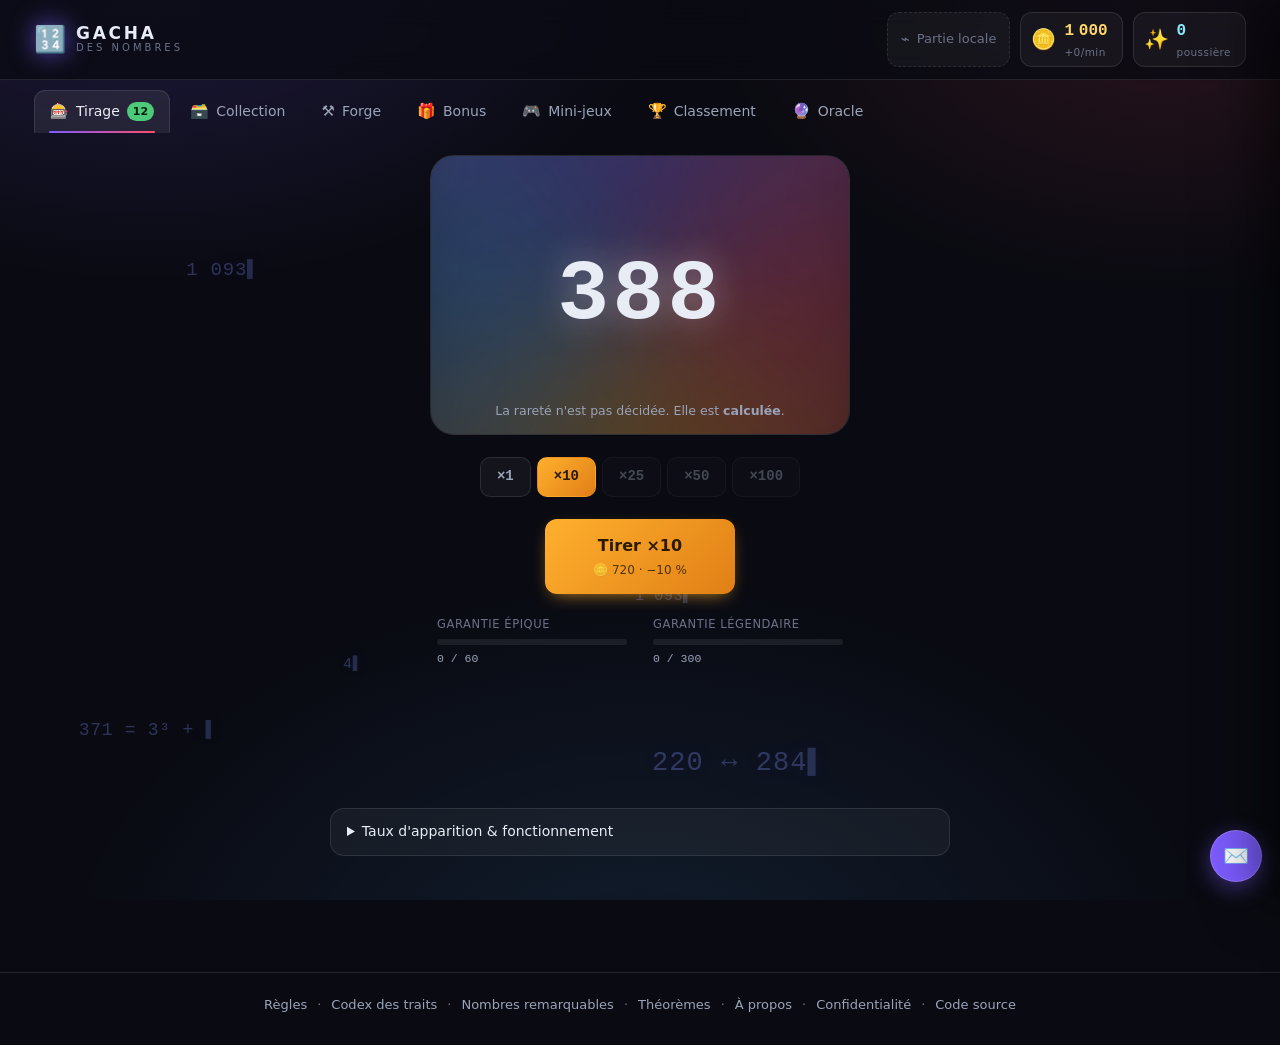
==== index.html @ c512c8eb "add exploration game" ====
<!DOCTYPE html>
<html lang="fr">
<head>
<meta charset="utf-8">
<meta name="viewport" content="width=device-width, initial-scale=1">
<title>Gacha des Nombres — un gacha où la rareté se démontre</title>
<meta name="description" content="Un jeu de collection gratuit où l'on collectionne des entiers. La rareté d'un nombre n'est pas décidée : elle est calculée à partir de 65 propriétés mathématiques réelles.">
<meta property="og:title" content="Gacha des Nombres">
<meta property="og:description" content="Il n'existe que quatre nombres parfaits sous dix mille. Ils sont donc Mythiques. Un gacha où chaque carte peut justifier son prix.">
<meta property="og:type" content="website">
<!-- ?v=N sur chaque asset : sans ça les navigateurs resservent le JS en cache
     après une modification. Incrémenter à chaque changement de source. -->
<link rel="stylesheet" href="css/style.css?v=96">
<link rel="icon" href="data:image/svg+xml,<svg xmlns='http://www.w3.org/2000/svg' viewBox='0 0 100 100'><text y='.9em' font-size='90'>🔢</text></svg>">
<!-- AdSense. La balise est posée en dur, et pas seulement injectée par
     js/pub.js, parce que la validation du site par Google se fait sur le HTML
     servi : dépendre du JavaScript pour être vérifié, c'est risquer un refus
     dont la cause serait invisible. pub.js détecte cette balise et n'en
     ajoute pas une seconde. -->
<script async src="https://pagead2.googlesyndication.com/pagead/js/adsbygoogle.js?client=ca-pub-8735036143518614"
        crossorigin="anonymous"></script>
</head>
<body>

<div id="boot"><div class="bootInner"><div class="bootNum">0000</div><p>Évaluation de dix mille nombres…</p></div></div>

<header class="topbar">
  <div class="brand">
    <span class="brandIcon">🔢</span>
    <span class="brandText"><b>GACHA</b><i>DES NOMBRES</i></span>
  </div>
  <div class="wallet">
    <button class="nuage" id="nuageBtn" title="Sauvegarde en ligne"><span class="nIc">◌</span><span class="nTxt">…</span></button>
    <div class="cur coins" title="Jetons — servent aux tirages">
      <span class="ic">🪙</span>
      <span class="val" id="wCoins">0</span>
      <span class="sub" id="wRate">+0/min</span>
    </div>
    <div class="cur dust" title="Poussière numérique — sert à la Forge">
      <span class="ic">✨</span>
      <span class="val" id="wDust">0</span>
      <span class="sub">poussière</span>
    </div>
  </div>
</header>

<nav class="tabs" id="tabs">
  <button data-tab="gacha"      class="on"><span>🎰</span>Tirage<i class="badge" id="bTirage"></i></button>
  <button data-tab="collection"><span>🗃️</span>Collection<i class="badge" id="bCollection"></i></button>
  <button data-tab="forge"><span>⚒️</span>Forge</button>
  <button data-tab="bonus"><span>🎁</span>Bonus<i class="badge alert" id="bBonus"></i></button>
  <button data-tab="minijeux"><span>🎮</span>Mini-jeux</button>
  <button data-tab="classement"><span>🏆</span>Classement</button>
  <button data-tab="oracle"><span>🔮</span>Oracle</button>
</nav>

<main>

  <!-- ══════════ TIRAGE ══════════ -->
  <section id="tab-gacha" class="tab on">
    <div class="pullStage">
      <div class="machine">
        <div class="machineGlow"></div>
        <div class="machineNum" id="idleNum">?</div>
        <p class="machineCaption">La rareté n'est pas décidée. Elle est <b>calculée</b>.</p>
      </div>

      <div class="packSizes" id="packSizes"></div>
      <div class="pullBtns">
        <button class="btn big gold" id="btnPull">
          <b id="pullLabel">Tirer ×10</b><small id="pullCost">🪙 720</small>
        </button>
      </div>

      <div class="pityRow">
        <div class="pity">
          <label>Garantie Épique</label>
          <div class="bar"><i id="pityEpicBar"></i></div>
          <span id="pityEpicTxt">0 / 30</span>
        </div>
        <div class="pity">
          <label>Garantie Légendaire</label>
          <div class="bar leg"><i id="pityLegBar"></i></div>
          <span id="pityLegTxt">0 / 90</span>
        </div>
      </div>

    <!-- Loin du bouton Tirer : la barre de garantie fait tampon. -->
    <div class="pubVue" data-vue="gacha"></div>

      <details class="odds">
        <summary>Taux d'apparition & fonctionnement</summary>
        <div class="oddsBody">
          <p>Le tirage pioche un <b>entier entre 1 et 9 999</b>. Sa rareté n'est pas attribuée : elle est déduite de ses propriétés mathématiques réelles (premier, parfait, palindrome, narcissique…). Un nombre parfait est Mythique parce qu'il en existe quatre.</p>
          <table id="oddsTable"></table>
          <p class="tiny">Le zéro et tout ce qui dépasse 9 999 sont hors du vivier : il faut les <b>forger</b>. Et attention à l’<b>inflation numérique</b> — chaque nombre déjà possédé renchérit le tirage suivant de 2 jetons.</p>
        </div>
      </details>
    </div>
  </section>

  <!-- ══════════ COLLECTION ══════════ -->
  <section id="tab-collection" class="tab">
    <div class="toolbar">
      <input type="search" id="colSearch" placeholder="Chercher un nombre…" inputmode="numeric">
      <select id="colSort">
        <option value="num">Ordre numérique</option>
        <option value="rarity">Rareté</option>
        <option value="copies">Nombre de copies</option>
        <option value="recent">Acquisition récente</option>
      </select>
      <div class="chips" id="colFilters"></div>
      <div class="chips" id="colTerritoires"></div>
      <button class="btn ghost" id="btnAll" title="Affiche aussi les nombres que vous ne possédez pas encore">🌐 Vue exhaustive</button>
      <button class="btn ghost" id="btnRecycle" title="Fond toutes les copies excédentaires en poussière — attention, cela réduit aussi le revenu passif">♻️ Recycler les doublons</button>
    </div>
    <div class="colStats" id="colStats"></div>

    <!-- Sous les chiffres, avant la grille. -->
    <div class="pubVue" data-vue="collection" data-format="bas"></div>
    <!-- Bandeau plutot que rectangle : la grille doit rester visible. -->

    <div class="grid" id="colGrid"></div>
    <div class="colMore" id="colMore"></div>
  </section>

  <!-- ══════════ FORGE ══════════ -->
  <section id="tab-forge" class="tab">
    <div class="forgeIntro">
      <h2>⚒️ La Forge — Le Compte est Bon</h2>
      <p>Le tirage règne sur <b>1 à 9 999</b> : c'est le domaine de la chance. La Forge règne sur le reste — <b>0</b>, et <b>10 000 à 99 999</b> : c'est le domaine de l'adresse. Ici vous ne choisissez pas ce que vous fabriquez. La Forge pioche six nombres dans votre collection, annonce une cible, et vous laisse chercher.</p>
    </div>
    <div id="forgeZone"></div>

    <!-- Après l'etabli : au-dessus, tout est glisser-deposer. -->
    <div class="pubVue" data-vue="forge"></div>

  </section>

  <!-- ══════════ BONUS ══════════
       Théorèmes et Défis réunis : dans les deux cas on réunit une condition et
       on encaisse une prime permanente. Deux onglets pour une seule typologie
       obligeaient à chercher au même endroit deux fois. -->
  <section id="tab-bonus" class="tab">
    <div class="forgeIntro">
      <h2>🎁 Bonus</h2>
      <p>Deux façons de gagner des primes permanentes : <b>démontrer</b> un théorème
         en réunissant un ensemble complet, ou franchir un <b>jalon</b>. Certains
         ensembles sont hors de portée du tirage — la Forge est obligatoire.</p>
    </div>
    <div class="bonusSummary" id="bonusSummary"></div>

    <!-- Entre le resume et la liste. -->
    <div class="pubVue" data-vue="bonus" data-format="bas"></div>
    <!-- Bandeau plutot que rectangle : la liste doit rester visible. -->

    <h3 class="sousTitre">📐 Théorèmes</h3>
    <div class="theoList" id="theoList"></div>

    <h3 class="sousTitre">🏅 Défis</h3>
    <div class="defiList" id="defiList"></div>

    <div class="statsPanel" id="statsPanel"></div>

    <div class="dangerZone">
      <button class="btn ghost danger" id="btnWipe">Effacer la sauvegarde</button>
    </div>
  </section>

  <!-- ══════════ MINI-JEUX ══════════ -->
  <section id="tab-minijeux" class="tab">
    <div class="forgeIntro">
      <h2>🎮 Mini-jeux</h2>
      <p>Quatre exercices courts. Les deux premiers apprennent à reconnaître les
         traits sans l'aide de la fiche, le troisième ne demande que de la vitesse,
         et le dernier emmène un nombre aussi loin qu'il peut aller.</p>
    </div>

    <div class="mjBarre">
      <label for="mjChoix">Jeu</label>
      <select id="mjChoix">
        <option value="vagues">🎓 Les Vagues</option>
        <option value="appariement">🔗 L'Appariement</option>
        <option value="calcul">⚡ Le Calcul rapide</option>
        <option value="expedition">🛤️ L'Expédition</option>
      </select>
    </div>

    <div id="revZone"></div>

    <!-- Apres l'exercice : les jeux sont chronometres. -->
    <div class="pubVue" data-vue="minijeux"></div>

  </section>

  <!-- ══════════ CLASSEMENT ══════════ -->
  <section id="tab-classement" class="tab">
    <div class="forgeIntro">
      <h2>🏆 Classement</h2>
      <p>Les colonnes ne sont pas envoyées par les joueurs : le serveur les recalcule depuis les sauvegardes qu'il reçoit, et écarte les parties incohérentes.</p>
    </div>
    <div id="clZone"></div>

    <!-- Apres le tableau. -->
    <div class="pubVue" data-vue="classement"></div>

  </section>

  <!-- ══════════ ORACLE ══════════ -->
  <section id="tab-oracle" class="tab">
    <div class="forgeIntro">
      <h2>🔮 L'Oracle</h2>
      <p>Interrogez n'importe quel entier de <b>0</b> à <b>99 999</b>. L'Oracle est gratuit et ne vous donne rien : il vous dit seulement ce que le nombre vaut, et pourquoi.</p>
    </div>
    <div class="oracleBar">
      <input type="number" id="oracleIn" min="0" max="99999" placeholder="Un nombre…" inputmode="numeric">
      <button class="btn" id="btnOracle">Consulter</button>
      <button class="btn ghost" id="btnOracleRnd">🎲 Au hasard</button>
    </div>
    <div id="oracleOut"></div>

    <!-- Entre la fiche et le codex. -->
    <div class="pubVue" data-vue="oracle"></div>

    <div class="codex">
      <h3>Codex des traits</h3>
      <p class="tiny">Toutes les propriétés que le moteur sait reconnaître, de la plus précieuse à la plus banale.</p>
      <div class="codexList" id="codexList"></div>
    </div>
  </section>

</main>

<!-- Colonnes latérales : elles vivent dans les marges du contenu centré, et
     ne s'affichent que si la fenêtre est assez large pour les loger sans
     rogner le jeu. Voir .pubRail dans la feuille de style. -->
<aside class="pubRail gauche" data-pub="railGauche"></aside>
<aside class="pubRail droite" data-pub="railDroite"></aside>

<div id="pubBas"></div>

<footer class="pied">
  <a href="regles.html">Règles</a><span>·</span>
  <a href="codex.html">Codex des traits</a><span>·</span>
  <a href="nombres.html">Nombres remarquables</a><span>·</span>
  <a href="theoremes.html">Théorèmes</a><span>·</span>
  <a href="a-propos.html">À propos</a><span>·</span>
  <a href="confidentialite.html">Confidentialité</a><span>·</span>
  <a href="https://github.com/SignamarcheixH/GachaMath" rel="noopener" target="_blank">Code source</a>
</footer>

<!-- révélation des tirages -->
<div id="reveal" class="reveal">
  <div class="revealHead"><span id="revealTitle"></span><button class="btn ghost sm" id="revealSkip">Tout révéler</button></div>
  <div class="revealGrid" id="revealGrid"></div>
  <div class="revealFoot"><button class="btn" id="revealClose">Continuer</button><span id="revealSummary"></span></div>
</div>

<!-- fiche détaillée -->
<div id="modal" class="modal"><div class="modalBox" id="modalBox"></div></div>

<div id="toasts"></div>

<script src="js/config.js?v=96"></script>
<script src="js/pub.js?v=96"></script>
<script src="js/numerology.js?v=96"></script>
<script src="js/data.js?v=96"></script>
<script src="js/state.js?v=96"></script>
<script src="js/nuage.js?v=96"></script>
<script src="js/classement.js?v=96"></script>
<script src="js/forge.js?v=96"></script>
<script src="js/forge-ui.js?v=96"></script>
<script src="js/revision.js?v=96"></script>
<script src="js/appariement.js?v=96"></script>
<script src="js/calcul.js?v=96"></script>
<script src="js/expedition.js?v=96"></script>
<script src="js/fond.js?v=96"></script>
<script src="js/ui.js?v=96"></script>
<script src="js/retour.js?v=96"></script>
</body>
</html>
---- css/style.css ----
/* ============================================================
   GACHA DES NOMBRES — feuille de style
   ============================================================ */

:root {
  --bg:        #0a0b12;
  --bg2:       #10121d;
  --panel:     rgba(255,255,255,.045);
  --panel2:    rgba(255,255,255,.075);
  --line:      rgba(255,255,255,.10);
  --line2:     rgba(255,255,255,.18);
  --txt:       #e8ecf5;
  --dim:       #9aa3b8;
  --dim2:      #6b7288;
  --accent:    #7c5cff;
  --gold:      #ffb02e;
  --coin:      #ffd76a;
  --dustc:     #8be9ff;

  --r-commun:     #8a93a6;
  --r-peucommun:  #4ec97a;
  --r-rare:       #4aa3ff;
  --r-epique:     #b567ff;
  --r-legendaire: #ffb02e;
  --r-mythique:   #ff4d6d;

  --mono: ui-monospace, "SF Mono", "Cascadia Mono", "Segoe UI Mono", "Roboto Mono", Consolas, monospace;
  --sans: system-ui, -apple-system, "Segoe UI", Roboto, "Helvetica Neue", sans-serif;
}

* { box-sizing: border-box; }
html, body { margin: 0; padding: 0; }

body {
  background: var(--bg);
  color: var(--txt);
  font-family: var(--sans);
  font-size: 15px;
  line-height: 1.55;
  min-height: 100vh;
  -webkit-font-smoothing: antialiased;
}

/* ══════════ DÉCOR MATHÉMATIQUE ══════════
   La couche se glisse entre les halos et le contenu. Elle ne reçoit aucun
   clic : la mécanique de jetons écoute sur le document, ce qui lui permet de
   distinguer le vide d'un bouton. Voir js/fond.js. */
#fondMath {
  position: fixed; inset: 0; z-index: -1;
  pointer-events: none;
  overflow: hidden;
  font-family: var(--mono);
  color: var(--accent);
}

/* Chaque décoration s'écrit lettre à lettre puis s'efface. Le curseur clignote
   tant que la frappe dure ; il disparaît avec elle. */
.fondDeco {
  position: absolute; white-space: nowrap;
  letter-spacing: .04em;
  /* L'opacité visible est l'état de base, et non l'aboutissement d'une
     transition. Une transition ne progresse pas quand le navigateur ne rend
     pas la page — onglet masqué, fenêtre en arrière-plan — et la décoration
     resterait alors invisible pour toujours. C'est la frappe qui fait
     l'apparition ; le fondu ne sert qu'à la sortie. */
  opacity: .30;
  transition: opacity .8s ease;
  color: color-mix(in srgb, var(--accent) 62%, var(--dustc));
  text-shadow: 0 0 22px color-mix(in srgb, var(--accent) 35%, transparent);
}
.fondDeco[style*="hidden"] { opacity: 0; }   /* pendant la mesure */
.fondDeco.part { opacity: 0; }
.fondDeco.on::after {
  content: '▌'; opacity: .8;
  animation: fondCurseur 1s steps(2) infinite;
}
.fondDeco.part::after { content: none; }
@keyframes fondCurseur { 50% { opacity: 0; } }

@media (prefers-reduced-motion: reduce) {
  .fondDeco.on::after { animation: none; content: none; }
}

/* Le gain qui s'envole sous le curseur. */
.fondGain {
  position: fixed; z-index: 210; pointer-events: none;
  transform: translate(-50%, -50%);
  font-family: var(--mono); font-size: 14px; font-weight: 600;
  color: var(--coin); text-shadow: 0 0 12px rgba(0,0,0,.9);
  animation: fondMonte .9s ease-out forwards;
}
.fondGain.muet { color: var(--dim2); }
@keyframes fondMonte {
  from { opacity: 1; transform: translate(-50%, -50%); }
  to   { opacity: 0; transform: translate(-50%, -160%); }
}
@media (prefers-reduced-motion: reduce) {
  .fondGain { animation: none; opacity: .9; }
}

/* Le réglage, dans l'onglet Défis. */
.reglage {
  display: flex; align-items: center; gap: 14px; flex-wrap: wrap;
  padding: 14px 16px; margin-top: 18px;
  border: 1px solid var(--line); border-radius: 14px; background: var(--panel);
}
.reglage label { font-size: 14px; color: var(--txt); }
.reglage input[type=range] { flex: 1; min-width: 160px; accent-color: var(--accent); }
.reglage output {
  font-family: var(--mono); font-size: 13px; color: var(--dim);
  min-width: 48px; text-align: right;
}
.reglage .tiny { flex-basis: 100%; margin: 0; }

/* Halos de fond sur une couche fixe dédiée. En `background-attachment: fixed`
   sur <body>, Chromium repeint mal derrière le header sticky flouté.
   Ils passent derrière la toile, qui écrit par-dessus. */
body::before {
  content: ''; position: fixed; inset: 0; z-index: -2; pointer-events: none;
  background:
    radial-gradient(900px 600px  at 12% -8%,   rgba(124,92,255,.20), transparent 60%),
    radial-gradient(800px 500px  at 92% 0%,    rgba(255,77,109,.13), transparent 60%),
    radial-gradient(1000px 700px at 50% 110%,  rgba(74,163,255,.12), transparent 60%);
}

b { font-weight: 700; }
h2 { margin: 0 0 6px; font-size: 22px; letter-spacing: -.02em; }
h3 { margin: 0 0 8px; font-size: 16px; }
p  { margin: 0 0 10px; color: var(--dim); }
.tiny { font-size: 12.5px; color: var(--dim2); }

/* ---------- écran de chargement ---------- */
#boot {
  position: fixed; inset: 0; z-index: 999;
  display: grid; place-items: center;
  background: var(--bg);
  transition: opacity .45s ease;
}
#boot.gone { opacity: 0; pointer-events: none; }
.bootInner { text-align: center; }
.bootNum {
  font-family: var(--mono); font-size: 64px; font-weight: 700;
  letter-spacing: .06em;
  background: linear-gradient(120deg, var(--accent), var(--r-mythique), var(--gold));
  -webkit-background-clip: text; background-clip: text; color: transparent;
  animation: flick .12s steps(2) infinite;
}
@keyframes flick { 50% { opacity: .55; } }

/* ---------- barre du haut ---------- */
.topbar {
  position: sticky; top: 0; z-index: 40;
  display: flex; align-items: center; justify-content: space-between; gap: 16px;
  padding: 12px clamp(12px, 4vw, 34px);
  background: rgba(10,11,18,.78);
  backdrop-filter: blur(14px);
  border-bottom: 1px solid var(--line);
}
.brand { display: flex; align-items: center; gap: 10px; }
.brandIcon { font-size: 26px; filter: drop-shadow(0 0 12px rgba(124,92,255,.7)); }
.brandText { display: flex; flex-direction: column; line-height: 1.05; }
.brandText b { font-size: 17px; letter-spacing: .16em; }
.brandText i { font-size: 10px; letter-spacing: .3em; color: var(--dim2); font-style: normal; }

.wallet { display: flex; gap: 10px; }
.cur {
  display: grid; grid-template-columns: auto auto; grid-template-rows: auto auto;
  column-gap: 8px; align-items: center;
  padding: 6px 14px 6px 10px;
  background: var(--panel); border: 1px solid var(--line); border-radius: 12px;
}
.cur .ic { grid-row: 1 / 3; font-size: 20px; }
.cur .val { font-family: var(--mono); font-weight: 700; font-size: 16px; }
.cur .sub { font-size: 10.5px; color: var(--dim2); letter-spacing: .04em; }
.cur.coins .val { color: var(--coin); }
.cur.dust  .val { color: var(--dustc); }

/* ---------- onglets ---------- */
.tabs {
  display: flex; gap: 4px; overflow-x: auto;
  padding: 10px clamp(12px, 4vw, 34px) 0;
  scrollbar-width: none;
}
.tabs::-webkit-scrollbar { display: none; }
.tabs button {
  position: relative;
  display: flex; align-items: center; gap: 7px;
  padding: 9px 15px; white-space: nowrap;
  background: transparent; border: 1px solid transparent; border-radius: 11px 11px 0 0;
  color: var(--dim); font: inherit; font-size: 14px; cursor: pointer;
  transition: .15s;
}
.tabs button span { font-size: 15px; }
.tabs button:hover { color: var(--txt); background: var(--panel); }
.tabs button.on {
  color: var(--txt); background: var(--panel2);
  border-color: var(--line); border-bottom-color: transparent;
}
.tabs button.on::after {
  content: ''; position: absolute; left: 14px; right: 14px; bottom: -1px; height: 2px;
  background: linear-gradient(90deg, var(--accent), var(--r-mythique));
  border-radius: 2px;
}
.badge {
  font-style: normal; font-size: 11px; font-weight: 700;
  padding: 1px 6px; border-radius: 999px;
  background: var(--panel2); color: var(--dim);
}
.badge:empty { display: none; }
.badge.alert { background: var(--r-mythique); color: #fff; animation: pop 1.6s ease-in-out infinite; }
@keyframes pop { 50% { transform: scale(1.14); } }

main { padding: 22px clamp(12px, 4vw, 34px) 90px; max-width: 1280px; margin: 0 auto; }
.tab { display: none; animation: fade .28s ease; }
.tab.on { display: block; }
@keyframes fade { from { opacity: 0; transform: translateY(8px); } }

/* ---------- boutons ---------- */
.btn {
  display: inline-flex; align-items: center; justify-content: center; gap: 8px;
  padding: 11px 20px;
  background: linear-gradient(135deg, var(--accent), #5b3fd6);
  border: none; border-radius: 12px;
  color: #fff; font: inherit; font-weight: 600; cursor: pointer;
  box-shadow: 0 6px 18px -8px rgba(124,92,255,.9);
  transition: transform .12s, filter .12s, opacity .12s;
}
.btn:hover:not(:disabled) { transform: translateY(-2px); filter: brightness(1.1); }
.btn:active:not(:disabled) { transform: translateY(0); }
.btn:disabled { opacity: .38; cursor: not-allowed; box-shadow: none; }
.btn.ghost { background: var(--panel); border: 1px solid var(--line); color: var(--txt); box-shadow: none; }
.btn.ghost:hover:not(:disabled) { background: var(--panel2); border-color: var(--line2); }
.btn.ghost.danger { color: #ff7a8f; border-color: rgba(255,77,109,.35); }
.btn.sm { padding: 6px 12px; font-size: 13px; }
.btn.gold { background: linear-gradient(135deg, var(--gold), #e07f16); box-shadow: 0 6px 18px -8px rgba(255,176,46,.9); color: #2a1a00; }
.btn.big { flex-direction: column; gap: 2px; padding: 15px 34px; min-width: 190px; }
.btn.big b { font-size: 16px; }
.btn.big small { font-size: 12px; opacity: .8; font-weight: 500; }

/* ══════════ TIRAGE ══════════ */
.pullStage { display: flex; flex-direction: column; align-items: center; gap: 22px; }
.machine {
  position: relative; width: min(420px, 92vw); aspect-ratio: 3/2;
  display: grid; place-items: center;
  border: 1px solid var(--line); border-radius: 24px;
  background: linear-gradient(160deg, rgba(255,255,255,.07), rgba(255,255,255,.015));
  overflow: hidden;
}
.machineGlow {
  position: absolute; width: 130%; aspect-ratio: 1;
  background: conic-gradient(from 0deg, var(--accent), var(--r-mythique), var(--gold), var(--r-rare), var(--accent));
  filter: blur(58px); opacity: .3;
  animation: spin 14s linear infinite;
}
@keyframes spin { to { transform: rotate(360deg); } }
.machineNum {
  position: relative; z-index: 1;
  font-family: var(--mono); font-size: clamp(52px, 12vw, 86px); font-weight: 700;
  letter-spacing: .04em; text-shadow: 0 0 34px rgba(255,255,255,.35);
}
.machineCaption {
  position: absolute; bottom: 14px; z-index: 1; margin: 0;
  font-size: 12.5px; color: var(--dim); text-align: center; padding: 0 16px;
}
.pullBtns { display: flex; gap: 14px; flex-wrap: wrap; justify-content: center; }

.pityRow { display: flex; gap: 26px; flex-wrap: wrap; justify-content: center; width: 100%; }
.pity { display: flex; flex-direction: column; gap: 5px; min-width: 190px; }
.pity label { font-size: 11.5px; color: var(--dim2); letter-spacing: .05em; text-transform: uppercase; }
.pity span { font-family: var(--mono); font-size: 11.5px; color: var(--dim); }
.bar { height: 6px; background: var(--panel2); border-radius: 99px; overflow: hidden; }
.bar i { display: block; height: 100%; width: 0; background: var(--r-epique); border-radius: 99px; transition: width .35s; }
.bar.leg i { background: var(--r-legendaire); }

.odds { width: min(620px, 100%); border: 1px solid var(--line); border-radius: 14px; background: var(--panel); }
.odds summary { padding: 12px 16px; cursor: pointer; font-size: 14px; }
.oddsBody { padding: 0 16px 14px; }
#oddsTable { width: 100%; border-collapse: collapse; font-family: var(--mono); font-size: 13px; margin: 10px 0; }
#oddsTable td { padding: 5px 0; border-bottom: 1px dashed var(--line); }
#oddsTable td:last-child { text-align: right; color: var(--dim); }
#oddsTable td:nth-child(2) { text-align: right; color: var(--dim2); font-size: 12px; }

/* ══════════ CARTES ══════════ */
/* Tuile carrée : le nombre, centré, et rien d'autre. */
.card {
  position: relative; aspect-ratio: 1;
  display: grid; place-items: center;
  padding: 3px;
  border: 1px solid var(--rc, var(--line)); border-radius: 8px;
  background: linear-gradient(160deg, color-mix(in srgb, var(--rc) 16%, transparent), rgba(255,255,255,.02));
  cursor: pointer; overflow: hidden;
  transition: transform .14s, box-shadow .14s, opacity .14s;
}
.card:hover { transform: translateY(-3px); box-shadow: 0 10px 26px -14px var(--rc); }
.card .n {
  font-family: var(--mono); font-size: 15px; font-weight: 700;
  line-height: 1.1; letter-spacing: -.03em; white-space: nowrap;
  color: #fff; text-shadow: 0 0 14px color-mix(in srgb, var(--rc) 70%, transparent);
}
.card .cop {
  position: absolute; top: 2px; right: 3px;
  font-family: var(--mono); font-size: 9px; font-weight: 700;
  padding: 0 3px; border-radius: 99px;
  background: rgba(0,0,0,.5); border: 1px solid var(--line2); color: var(--dim);
}
.card[data-r="legendaire"], .card[data-r="mythique"] { box-shadow: inset 0 0 30px -14px var(--rc); }
.card[data-r="mythique"]::before {
  content: ''; position: absolute; inset: -40%;
  background: conic-gradient(from 0deg, transparent, color-mix(in srgb, var(--rc) 55%, transparent), transparent 40%);
  animation: spin 5s linear infinite; z-index: -1;
}

/* Vue exhaustive : les nombres pas encore obtenus, en creux. */
.card.locked {
  opacity: .3; border-style: dashed;
  background: rgba(255,255,255,.015); box-shadow: none;
}
.card.locked .n { color: var(--rc); text-shadow: none; }
.card.locked:hover { opacity: .85; transform: translateY(-3px); }
.card.locked::before { display: none; }

.grid { display: grid; grid-template-columns: repeat(auto-fill, minmax(68px, 1fr)); gap: 6px; }
.miniGrid { display: grid; grid-template-columns: repeat(auto-fill, minmax(84px, 1fr)); gap: 7px; max-height: 340px; overflow-y: auto; padding: 4px; }
.mini {
  padding: 7px 4px; text-align: center; cursor: pointer;
  border: 1px solid var(--rc); border-radius: 9px;
  background: color-mix(in srgb, var(--rc) 13%, transparent);
  font-family: var(--mono); font-weight: 700; font-size: 15px;
  transition: .12s;
}
.mini:hover { background: color-mix(in srgb, var(--rc) 30%, transparent); transform: translateY(-2px); }
.mini small { display: block; font-size: 9.5px; color: var(--dim); font-weight: 400; }

/* ---------- barre d'outils ---------- */
.toolbar { display: flex; gap: 10px; flex-wrap: wrap; align-items: center; margin-bottom: 14px; }
.toolbar.slim { margin-bottom: 8px; }
input[type=search], input[type=number], select {
  padding: 9px 13px;
  background: var(--panel); border: 1px solid var(--line); border-radius: 10px;
  color: var(--txt); font: inherit; font-size: 14px; outline: none;
  transition: border-color .15s;
}
input:focus, select:focus { border-color: var(--accent); }
input[type=number] { font-family: var(--mono); font-weight: 700; }
select option { background: var(--bg2); }
.chips { display: flex; gap: 5px; flex-wrap: wrap; }
.chip {
  padding: 6px 12px; border-radius: 99px; cursor: pointer;
  border: 1px solid var(--cc, var(--line)); background: transparent;
  color: var(--cc, var(--dim)); font: inherit; font-size: 12.5px; font-weight: 600;
  transition: .13s;
}
.chip.on { background: color-mix(in srgb, var(--cc) 25%, transparent); color: #fff; }
.hint { font-size: 13px; color: var(--dim); }

.colStats {
  display: flex; gap: 8px; flex-wrap: wrap; margin-bottom: 14px;
  font-family: var(--mono); font-size: 12.5px;
}
.colStats div {
  padding: 5px 11px; border-radius: 9px;
  border: 1px solid color-mix(in srgb, var(--cc) 45%, transparent);
  background: color-mix(in srgb, var(--cc) 12%, transparent); color: var(--cc);
}
.empty { padding: 50px 20px; text-align: center; color: var(--dim2); }

/* ══════════ FORGE ══════════ */
.forgeIntro { max-width: 760px; margin-bottom: 20px; }
.forgeBench {
  display: grid; grid-template-columns: 1fr auto 1fr; gap: 16px; align-items: start;
  padding: 18px; margin-bottom: 16px;
  border: 1px solid var(--line); border-radius: 18px; background: var(--panel);
}
.slot { display: flex; flex-direction: column; gap: 7px; }
.slot label { font-size: 11px; letter-spacing: .12em; text-transform: uppercase; color: var(--dim2); }
.slot input { width: 100%; font-size: 24px; text-align: center; padding: 12px; }
.slot.active input { border-color: var(--accent); box-shadow: 0 0 0 3px rgba(124,92,255,.18); }
.slot.dim { opacity: .32; pointer-events: none; }
.slotEv { min-height: 40px; font-size: 12.5px; color: var(--dim); text-align: center; }
.slotEv .rr { font-weight: 700; letter-spacing: .08em; text-transform: uppercase; font-size: 10.5px; }

.opPicker { display: grid; grid-template-columns: repeat(4, 46px); gap: 6px; }
.op {
  width: 46px; height: 46px; display: grid; place-items: center;
  border: 1px solid var(--line); border-radius: 12px; background: var(--panel);
  color: var(--txt); font-size: 21px; cursor: pointer; transition: .13s; position: relative;
}
.op:hover:not(.locked) { border-color: var(--line2); background: var(--panel2); transform: translateY(-2px); }
.op.on { background: linear-gradient(135deg, var(--accent), #5b3fd6); border-color: transparent; box-shadow: 0 6px 16px -8px var(--accent); }
.op.locked { opacity: .3; cursor: not-allowed; }
.op.locked::after { content: '🔒'; position: absolute; bottom: -2px; right: -2px; font-size: 10px; }

.forgeResult { min-height: 96px; margin-bottom: 22px; }
.forgeBox {
  display: flex; gap: 18px; align-items: center; flex-wrap: wrap;
  padding: 16px 18px; border-radius: 16px;
  border: 1px solid var(--rc, var(--line));
  background: linear-gradient(120deg, color-mix(in srgb, var(--rc) 14%, transparent), rgba(255,255,255,.02));
}
.forgeBox.err { --rc: #ff6b81; }
.forgeBox .expr { font-family: var(--mono); font-size: 15px; color: var(--dim); }
.forgeBox .out { font-family: var(--mono); font-size: 38px; font-weight: 700; color: #fff; text-shadow: 0 0 20px var(--rc); }
.forgeBox .meta { flex: 1; min-width: 200px; }
.forgeBox .rr { color: var(--rc); font-weight: 700; letter-spacing: .1em; text-transform: uppercase; font-size: 11px; }

/* ══════════ THÉORÈMES ══════════ */
.bonusSummary { display: flex; gap: 8px; flex-wrap: wrap; margin-bottom: 18px; }
.bonusSummary div {
  padding: 6px 13px; border-radius: 10px; font-size: 13px;
  border: 1px solid rgba(78,201,122,.35); background: rgba(78,201,122,.12); color: #7ee6a4;
}
.theoList { display: grid; grid-template-columns: repeat(auto-fill, minmax(330px, 1fr)); gap: 14px; }
.theo {
  padding: 16px; border-radius: 16px;
  border: 1px solid var(--line); background: var(--panel);
  transition: border-color .15s;
}
.theo.done { border-color: rgba(255,176,46,.5); background: linear-gradient(150deg, rgba(255,176,46,.12), rgba(255,255,255,.02)); }
.theo.ready { border-color: var(--r-mythique); box-shadow: 0 0 0 1px var(--r-mythique), 0 8px 30px -18px var(--r-mythique); }
.theoHead { display: flex; align-items: baseline; gap: 9px; margin-bottom: 4px; }
.theoHead h3 { margin: 0; flex: 1; }
.theoHead .cnt { font-family: var(--mono); font-size: 13px; color: var(--dim); }
.theoBonus { font-size: 12.5px; color: #7ee6a4; margin: 8px 0; font-weight: 600; }
.theoNums { display: flex; flex-wrap: wrap; gap: 4px; margin-top: 10px; }
.theoNums span {
  font-family: var(--mono); font-size: 12px; font-weight: 700;
  padding: 3px 8px; border-radius: 7px; cursor: pointer;
  border: 1px solid var(--line); color: var(--dim2); background: rgba(0,0,0,.2);
}
.theoNums span.have { border-color: var(--rc); color: #fff; background: color-mix(in srgb, var(--rc) 22%, transparent); }
.theoNums span.have:hover { background: color-mix(in srgb, var(--rc) 40%, transparent); }

/* ══════════ DÉFIS ══════════ */
.defiList { display: grid; grid-template-columns: repeat(auto-fill, minmax(300px, 1fr)); gap: 11px; margin-bottom: 26px; }
.defi {
  display: flex; gap: 12px; align-items: center;
  padding: 13px 15px; border-radius: 13px;
  border: 1px solid var(--line); background: var(--panel);
}
.defi.done { opacity: .5; }
.defi.ready { border-color: var(--r-mythique); background: rgba(255,77,109,.10); }
.defi .em { font-size: 24px; }
.defi .txt { flex: 1; }
.defi .txt b { display: block; font-size: 14.5px; }
.defi .txt small { color: var(--dim2); font-size: 12.5px; }
.defi .rw { font-family: var(--mono); font-size: 12px; color: var(--dim); text-align: right; white-space: nowrap; }

.statsPanel { display: grid; grid-template-columns: repeat(auto-fill, minmax(180px, 1fr)); gap: 10px; margin-bottom: 26px; }
.statsPanel div { padding: 12px 14px; border: 1px solid var(--line); border-radius: 12px; background: var(--panel); }
.statsPanel b { display: block; font-family: var(--mono); font-size: 20px; }
.statsPanel small { color: var(--dim2); font-size: 12px; }
.dangerZone { text-align: center; padding-top: 10px; border-top: 1px solid var(--line); }

/* ══════════ ORACLE ══════════ */
.oracleBar { display: flex; gap: 10px; flex-wrap: wrap; margin-bottom: 18px; }
.oracleBar input { font-size: 22px; width: 220px; text-align: center; }
.oracleCard {
  padding: 22px; border-radius: 18px; margin-bottom: 26px;
  border: 1px solid var(--rc); background: linear-gradient(150deg, color-mix(in srgb, var(--rc) 14%, transparent), rgba(255,255,255,.02));
}
.oracleTop { display: flex; align-items: baseline; gap: 16px; flex-wrap: wrap; margin-bottom: 4px; }
.oracleTop .n { font-family: var(--mono); font-size: clamp(38px, 8vw, 60px); font-weight: 700; line-height: 1; }
.oracleTop .rr { color: var(--rc); font-weight: 700; letter-spacing: .12em; text-transform: uppercase; font-size: 13px; }
.oracleMeta { font-family: var(--mono); font-size: 13px; color: var(--dim); margin-bottom: 16px; }
.traitList { display: flex; flex-direction: column; gap: 7px; }
.traitRow {
  display: flex; gap: 11px; align-items: flex-start;
  padding: 9px 12px; border-radius: 11px;
  background: rgba(0,0,0,.24); border: 1px solid var(--line);
}
.traitRow .em { font-size: 19px; line-height: 1.2; }
.traitRow .body { flex: 1; }
.traitRow .body b { font-size: 14px; }
.traitRow .body p { margin: 1px 0 0; font-size: 12.5px; color: var(--dim); }
.traitRow .proof {
  display: inline-block; margin-top: 6px; padding: 4px 10px;
  font-family: var(--mono); font-size: 12.5px; line-height: 1.5;
  color: #dfe6f5; background: rgba(0,0,0,.42);
  border: 1px solid var(--line); border-left: 2px solid var(--rc, var(--accent));
  border-radius: 4px 8px 8px 4px;
  overflow-wrap: anywhere;
}
.traitRow .proof.note {
  font-family: var(--sans); font-style: italic; color: var(--dim);
  background: transparent; border-color: transparent;
  border-left: 2px solid var(--line2); padding: 1px 0 1px 10px; border-radius: 0;
}
.traitRow .proof b { font-style: normal; color: var(--dim2); font-size: 11px; letter-spacing: .05em; }
.traitRow .pts { font-family: var(--mono); font-size: 13px; font-weight: 700; color: var(--gold); white-space: nowrap; }
.traitRow .pts.zero { color: var(--dim2); }
.traitRow.culte { border-color: rgba(255,176,46,.45); background: rgba(255,176,46,.09); }

.codex { margin-top: 30px; }
.codexList { display: grid; grid-template-columns: repeat(auto-fill, minmax(300px, 1fr)); gap: 8px; margin-top: 12px; }

/* ══════════ RÉVÉLATION ══════════ */
.reveal {
  position: fixed; inset: 0; z-index: 100;
  display: none; flex-direction: column; align-items: center; justify-content: center; gap: 18px;
  padding: 24px;
  background: rgba(6,7,12,.93); backdrop-filter: blur(10px);
}
.reveal.on { display: flex; }
.revealHead { display: flex; align-items: center; gap: 16px; }
.revealHead span { font-size: 15px; color: var(--dim); letter-spacing: .05em; }
.revealGrid { display: grid; gap: 12px; grid-template-columns: repeat(5, minmax(110px, 150px)); }
.revealGrid.one { grid-template-columns: minmax(220px, 300px); }
.revealFoot { display: flex; align-items: center; gap: 16px; flex-wrap: wrap; justify-content: center; }
.revealFoot span { font-family: var(--mono); font-size: 13px; color: var(--dim); }

.rcard { perspective: 900px; }
.rcard .inner {
  position: relative; width: 100%; aspect-ratio: 3/4;
  transform-style: preserve-3d; transform: rotateY(180deg);
  transition: transform .55s cubic-bezier(.3,1.4,.5,1);
}
.rcard.flip .inner { transform: rotateY(0deg); }
.rcard .face, .rcard .back {
  position: absolute; inset: 0; backface-visibility: hidden;
  border-radius: 15px; display: flex; flex-direction: column;
  align-items: center; justify-content: center; gap: 5px; padding: 10px; text-align: center;
}
.rcard .back {
  transform: rotateY(180deg);
  border: 1px solid var(--line2);
  background: repeating-linear-gradient(45deg, #171a29 0 9px, #1d2135 9px 18px);
  font-size: 30px; color: var(--dim2);
}
.rcard .face {
  border: 1px solid var(--rc);
  background: linear-gradient(165deg, color-mix(in srgb, var(--rc) 30%, #0d0f18), #0d0f18);
  box-shadow: 0 0 34px -12px var(--rc), inset 0 0 40px -22px var(--rc);
}
.rcard .face .n { font-family: var(--mono); font-size: clamp(24px, 4vw, 36px); font-weight: 700; color: #fff; text-shadow: 0 0 22px var(--rc); overflow-wrap: anywhere; }
.rcard .face .rr { font-size: 10px; letter-spacing: .14em; text-transform: uppercase; color: var(--rc); font-weight: 700; }
.rcard .face .nick { font-size: 11px; color: var(--dim); font-style: italic; }
.rcard .face .tag {
  position: absolute; top: 7px; left: 7px;
  font-size: 9.5px; font-weight: 700; letter-spacing: .07em;
  padding: 2px 7px; border-radius: 99px; background: var(--r-peucommun); color: #04210f;
}
.rcard .face .dup { position: absolute; top: 7px; right: 7px; font-family: var(--mono); font-size: 10px; color: var(--dustc); }
.rcard.flip[data-r="legendaire"] .face,
.rcard.flip[data-r="mythique"] .face { animation: burst .7s ease-out; }
@keyframes burst {
  0%   { box-shadow: 0 0 0 0 var(--rc); }
  60%  { box-shadow: 0 0 0 26px transparent; }
  100% { box-shadow: 0 0 34px -12px var(--rc), inset 0 0 40px -22px var(--rc); }
}

/* ══════════ MODALE ══════════ */
.modal { position: fixed; inset: 0; z-index: 120; display: none; place-items: center; padding: 20px; background: rgba(6,7,12,.8); backdrop-filter: blur(6px); }
.modal.on { display: grid; }
.modalBox {
  width: min(560px, 100%); max-height: 86vh; overflow-y: auto;
  padding: 24px; border-radius: 20px;
  border: 1px solid var(--rc, var(--line));
  background: linear-gradient(160deg, color-mix(in srgb, var(--rc) 12%, #0e1019), #0b0d15);
}
.modalClose { float: right; }

/* ══════════ TOASTS ══════════ */
#toasts { position: fixed; right: 16px; bottom: 88px; z-index: 200; display: flex; flex-direction: column; gap: 8px; align-items: flex-end; }
.toast {
  padding: 10px 16px; border-radius: 12px; font-size: 13.5px; max-width: 330px;
  border: 1px solid var(--line2); background: rgba(20,22,34,.96);
  box-shadow: 0 12px 34px -18px #000;
  animation: slideIn .25s ease, fadeOut .4s ease 3.4s forwards;
}
.toast.good { border-color: rgba(78,201,122,.5); }
.toast.bad  { border-color: rgba(255,107,129,.5); }
.toast.gold { border-color: rgba(255,176,46,.6); background: rgba(44,32,8,.96); }
@keyframes slideIn { from { transform: translateX(24px); opacity: 0; } }
@keyframes fadeOut { to { opacity: 0; transform: translateX(24px); } }

/* ---------- responsive ---------- */
@media (max-width: 860px) {
  .revealGrid { grid-template-columns: repeat(3, minmax(88px, 1fr)); }
  .forgeBench { grid-template-columns: 1fr; }
  .opPicker { grid-template-columns: repeat(8, 1fr); justify-items: center; }
  .op { width: 100%; max-width: 46px; }
}
@media (max-width: 520px) {
  .brandText, .cur .sub { display: none; }
  .revealGrid { grid-template-columns: repeat(2, 1fr); }
  .btn.big { min-width: 140px; padding: 13px 18px; }
}

.colMore { display: flex; justify-content: center; padding: 22px 0 0; }

/* Bouton bascule actif (vue exhaustive) */
.btn.ghost.on {
  background: color-mix(in srgb, var(--accent) 24%, transparent);
  border-color: var(--accent); color: #fff;
}

/* ══════════ RECETTES ══════════ */
.recipes {
  padding: 18px 20px; margin-bottom: 26px; border-radius: 16px;
  border: 1px solid var(--rc, var(--line));
  background: linear-gradient(150deg, color-mix(in srgb, var(--rc) 10%, transparent), rgba(255,255,255,.02));
}
.recipes h3 { margin: 0 0 4px; }
.recipeList { display: flex; flex-direction: column; gap: 6px; margin-top: 12px; }
.recipe {
  display: flex; align-items: center; gap: 12px; flex-wrap: wrap;
  padding: 8px 12px; border-radius: 10px;
  background: rgba(0,0,0,.28); border: 1px solid var(--line);
}
.recipe .expr { font-family: var(--mono); font-size: 15px; font-weight: 700; min-width: 150px; }
.recipe .opname { font-size: 12.5px; color: var(--dim2); flex: 1; }
.recipe .cost { font-family: var(--mono); font-size: 13px; color: var(--dustc); white-space: nowrap; }
.recipe .cost.short { color: #ff7a8f; text-decoration: line-through; }

/* ══════════ FORGE — LE COMPTE EST BON ══════════ */
.forgeAccueil {
  max-width: 620px; margin: 0 auto; padding: 34px 26px; text-align: center;
  border: 1px solid var(--line); border-radius: 20px; background: var(--panel);
}
.forgeAccueilArt { font-size: 48px; filter: drop-shadow(0 0 22px rgba(124,92,255,.6)); margin-bottom: 6px; }
.forgeAccueil h3 { font-size: 18px; }

.commande {
  position: relative; overflow: hidden;
  padding: 22px 24px; margin-bottom: 18px; border-radius: 20px; text-align: center;
  border: 1px solid var(--rc); 
  background: linear-gradient(160deg, color-mix(in srgb, var(--rc) 18%, transparent), rgba(255,255,255,.02));
}
.commande.gagne { box-shadow: 0 0 0 1px var(--r-peucommun), 0 10px 40px -20px var(--r-peucommun); }
.cmdLabel { font-size: 11px; letter-spacing: .22em; text-transform: uppercase; color: var(--dim2); }
.cmdCible {
  font-family: var(--mono); font-size: clamp(46px, 10vw, 76px); font-weight: 700; line-height: 1.05;
  color: #fff; text-shadow: 0 0 34px var(--rc); letter-spacing: .02em;
}
.cmdMeta { display: flex; gap: 12px; justify-content: center; align-items: baseline; flex-wrap: wrap; }
.cmdMeta .rr { color: var(--rc); font-weight: 700; letter-spacing: .12em; text-transform: uppercase; font-size: 12px; }
.cmdMeta .nick { font-style: italic; color: var(--dim); font-size: 13px; }
.cmdGagne { margin-top: 10px; color: var(--r-peucommun); font-weight: 700; }

.etabli { padding: 18px 20px; border: 1px solid var(--line); border-radius: 18px; background: var(--panel); }
.etabliHead { display: flex; align-items: baseline; gap: 12px; margin-bottom: 12px; }
.etabliHead h3 { margin: 0; }

.pieces { display: flex; flex-wrap: wrap; gap: 9px; margin-bottom: 16px; min-height: 56px; }
.piece {
  padding: 12px 18px; border-radius: 12px; cursor: pointer;
  border: 1px solid var(--line2); background: linear-gradient(160deg, rgba(255,255,255,.09), rgba(255,255,255,.02));
  color: var(--txt); font-family: var(--mono); font-size: 21px; font-weight: 700;
  transition: .13s;
}
.piece:hover { transform: translateY(-2px); border-color: var(--accent); }
.piece.sel { background: linear-gradient(135deg, var(--accent), #5b3fd6); border-color: transparent; box-shadow: 0 8px 22px -10px var(--accent); }
.piece.cible { border-color: var(--r-peucommun); box-shadow: 0 0 0 1px var(--r-peucommun); }

.opBar { display: flex; flex-wrap: wrap; gap: 7px; align-items: center; margin-bottom: 14px; }
.opBtn {
  width: 46px; height: 46px; display: grid; place-items: center;
  border: 1px solid var(--line); border-radius: 12px; background: var(--panel2);
  color: var(--txt); font-size: 21px; cursor: pointer; transition: .13s;
}
.opBtn:hover { border-color: var(--line2); transform: translateY(-2px); }
.opBtn.on { background: linear-gradient(135deg, var(--accent), #5b3fd6); border-color: transparent; box-shadow: 0 6px 16px -8px var(--accent); }
.opSep { font-size: 10.5px; letter-spacing: .16em; text-transform: uppercase; color: var(--dim2); margin: 0 6px 0 12px; }

.journal { margin: 0 0 14px; padding-left: 22px; font-family: var(--mono); font-size: 13px; color: var(--dim); }
.journal li { padding: 2px 0; }
.journal b { color: var(--txt); }

.etabliBtns { display: flex; gap: 8px; flex-wrap: wrap; }
.indice {
  margin-top: 12px; padding: 10px 14px; border-radius: 10px; font-size: 13.5px;
  border: 1px solid rgba(255,176,46,.4); background: rgba(255,176,46,.1); color: #ffd992;
}
.indice b { font-family: var(--mono); color: #fff; }

.bilan { display: flex; gap: 10px; flex-wrap: wrap; justify-content: center; margin-top: 20px; }
.bilan .btn.ghost { border-color: var(--rc); color: var(--rc); }

/* ══════════ FORGE — LA GRILLE GUIDÉE ══════════ */
.guide { padding: 18px 20px; border: 1px solid var(--line); border-radius: 18px; background: var(--panel); }
.guideHead { display: flex; align-items: baseline; gap: 12px; flex-wrap: wrap; margin-bottom: 16px; }
.guideHead h3 { margin: 0; }
.guideHead .tiny { flex: 1; min-width: 240px; }

.guideLignes { display: flex; flex-direction: column; gap: 8px; margin-bottom: 20px; }
.gLigne {
  display: flex; align-items: center; gap: 8px; flex-wrap: wrap;
  padding: 10px 14px; border-radius: 12px;
  background: rgba(0,0,0,.26); border: 1px solid var(--line);
  transition: .15s;
}
.gLigne.active { border-color: var(--accent); background: rgba(124,92,255,.10); }
.gLigne.perimee { border-color: rgba(255,107,129,.45); }
.gNum {
  width: 22px; height: 22px; display: grid; place-items: center; flex: none;
  border-radius: 50%; background: rgba(255,255,255,.07);
  font-size: 11px; font-weight: 700; color: var(--dim2);
}
.gLigne.active .gNum { background: var(--accent); color: #fff; }
.gEq { font-family: var(--mono); font-size: 20px; color: var(--dim2); margin: 0 2px; }

.gCell {
  display: grid; place-items: center;
  min-width: 92px; height: 46px; padding: 0 12px;
  font-family: var(--mono); font-size: 19px; font-weight: 700;
  border-radius: 10px; transition: .13s;
}
.gCell.op { min-width: 46px; }
.gCell.trou { cursor: pointer; border: 2px dashed var(--line2); background: rgba(124,92,255,.06); }
.gCell.trou:hover, .gCell.survol { border-color: var(--accent); background: rgba(124,92,255,.2); }
.gCell.survol { transform: scale(1.05); }
.gCell.pose { cursor: grab; border: 2px solid var(--accent); background: rgba(124,92,255,.22); }
.gCell.pose:hover { border-color: #ff8a9c; }
/* Référence à un jeton qui n'existe plus, ou qui ne vaut plus la même chose.
   La ligne n'est pas vidée d'office : c'est au joueur de faire le ménage. */
.gCell.perime {
  cursor: pointer; border: 2px solid #ff6b81; background: rgba(255,107,129,.16);
  color: #ff9aa8; text-decoration: line-through;
}
.gCell.perime:hover { background: rgba(255,107,129,.3); }
.gCell.verrou { cursor: default; border: 2px solid transparent; background: rgba(255,255,255,.07); color: var(--dim); }
.gCell.verrou:hover { border-color: transparent; }

.gRes {
  min-width: 104px; height: 46px; padding: 0 14px;
  display: grid; place-items: center; border-radius: 10px;
  font-family: var(--mono); font-size: 19px; font-weight: 700;
  background: rgba(255,255,255,.05); color: var(--txt);
}
.gRes.vide { color: var(--dim2); background: transparent; border: 1px dashed var(--line); }
.gRes.objectif { color: var(--gold); background: rgba(255,176,46,.12); border: 1px dashed rgba(255,176,46,.5); }
.gRes.cible { color: #7ee6a4; background: rgba(78,201,122,.18); border: 1px solid var(--r-peucommun); }
.gRes.devie { color: #ff9aa8; background: rgba(255,107,129,.14); border: 1px solid rgba(255,107,129,.5); }
.gAlerte { font-size: 12px; color: #ff9aa8; }

.banqueHead { font-size: 13px; color: var(--dim); margin-bottom: 7px; display: flex; gap: 10px; align-items: baseline; flex-wrap: wrap; }
.banque {
  display: flex; flex-wrap: wrap; gap: 8px; min-height: 52px; margin-bottom: 14px;
  padding: 10px; border-radius: 12px; border: 1px dashed var(--line); background: rgba(0,0,0,.18);
}
.banque.ops { min-height: 0; }
.jeton {
  padding: 9px 15px; border-radius: 10px; cursor: grab;
  border: 1px solid var(--line2); background: linear-gradient(160deg, rgba(255,255,255,.11), rgba(255,255,255,.03));
  color: var(--txt); font-family: var(--mono); font-size: 18px; font-weight: 700;
  transition: transform .12s, border-color .12s;
}
.jeton:hover { transform: translateY(-2px); border-color: var(--accent); }
.jeton:active { cursor: grabbing; }
.jeton.drag { opacity: .4; }
/* Les jetons nés de vos propres calculs se distinguent des pièces de la main. */
.jeton.derive { color: #cbb6ff; border-color: rgba(124,92,255,.55); background: linear-gradient(160deg, rgba(124,92,255,.24), rgba(124,92,255,.06)); }
.jeton.op { min-width: 46px; text-align: center; color: var(--gold); border-color: rgba(255,176,46,.4); }
.jeton.sel { background: linear-gradient(135deg, var(--accent), #5b3fd6); border-color: transparent; color: #fff; box-shadow: 0 8px 20px -10px var(--accent); }

/* Une case occupée se saisit et se dépose sur une autre ligne. */
.gCell.pose:active { cursor: grabbing; }
.gCell.drag { opacity: .4; }
.cmdPrime { margin-top: 10px; font-size: 13px; color: var(--dim); }
.cmdPrime b { color: var(--coin); font-family: var(--mono); }

/* ══════════ RÉVISION ══════════ */
.revBarre {
  display: flex; align-items: center; gap: 18px; flex-wrap: wrap;
  padding: 10px 16px; margin-bottom: 18px;
  border: 1px solid var(--line); border-radius: 12px; background: var(--panel);
}
.revVague { font-weight: 700; letter-spacing: .04em; }
.revVies { font-size: 16px; letter-spacing: 3px; color: #ff5d75; }
.revVies .perdue { color: var(--line2); }

.revQuestion { text-align: center; margin-bottom: 22px; }
.revConsigne { font-size: 14px; color: var(--dim); }
.revTrait {
  font-size: clamp(26px, 5vw, 38px); font-weight: 700; letter-spacing: -.02em;
  margin: 4px 0 8px;
}
.revDef { display: inline-block; max-width: 640px; text-align: left; }
.revDef summary { cursor: pointer; font-size: 12.5px; color: var(--dim2); text-align: center; }
.revDef p { margin: 8px 0 0; font-size: 13.5px; }

/* Cartes rigoureusement identiques : ni couleur de rareté, ni surnom, ni emoji.
   Le moindre écart visuel donnerait la réponse sans rien savoir du trait. */
.revCartes {
  display: grid; grid-template-columns: repeat(auto-fit, minmax(150px, 1fr));
  gap: 12px; max-width: 720px; margin: 0 auto 22px;
}
.qCard {
  padding: 26px 12px; border-radius: 14px; cursor: pointer;
  border: 1px solid var(--line2);
  background: linear-gradient(160deg, rgba(255,255,255,.08), rgba(255,255,255,.02));
  color: var(--txt); font-family: var(--mono); font-size: 26px; font-weight: 700;
  transition: transform .13s, border-color .13s, background .13s;
}
.qCard:hover:not(:disabled) { transform: translateY(-3px); border-color: var(--accent); background: rgba(124,92,255,.16); }
.qCard:disabled { cursor: default; }
.qCard.bonne { border-color: var(--r-peucommun); background: rgba(78,201,122,.22); color: #b9f5cf; }
.qCard.mauvaise { border-color: #ff6b81; background: rgba(255,107,129,.2); color: #ffb0bb; }
.qCard.neutre { opacity: .35; }

.revVerdict {
  max-width: 720px; margin: 0 auto; padding: 18px 20px; border-radius: 16px; text-align: center;
  border: 1px solid var(--line);
}
.revVerdict.ok { border-color: rgba(78,201,122,.5); background: rgba(78,201,122,.1); }
.revVerdict.ko { border-color: rgba(255,107,129,.45); background: rgba(255,107,129,.08); }
.revVerdictTitre { font-size: 17px; font-weight: 700; margin-bottom: 10px; }
.revPreuve {
  font-size: 13.5px; color: var(--dim); text-align: left;
  padding: 9px 13px; margin-bottom: 10px; border-radius: 10px;
  background: rgba(0,0,0,.28); border-left: 2px solid var(--accent);
}
.revPreuve.refus { border-left-color: #ff6b81; }
.revPreuve b { color: var(--txt); font-family: var(--mono); }
.revPied { text-align: center; margin-top: 22px; }

/* ══════════ RÉVISION — APPARIEMENT ══════════ */
.revChoix { display: flex; gap: 14px; flex-wrap: wrap; justify-content: center; }
.appConsigne { text-align: center; max-width: 660px; margin: 0 auto 18px; }

.appairs { display: flex; flex-direction: column; gap: 8px; max-width: 900px; margin: 0 auto; }
.appRow {
  display: grid; grid-template-columns: 210px 24px 1fr; gap: 10px; align-items: center;
  padding: 8px 12px; border-radius: 12px;
  border: 1px solid var(--line); background: rgba(0,0,0,.24);
  transition: .15s;
}
.appRow.juste { border-color: rgba(78,201,122,.5); background: rgba(78,201,122,.09); }
.appLien { text-align: center; color: var(--dim2); font-size: 15px; }
.appRow.juste .appLien { color: var(--r-peucommun); }

.appTrait {
  padding: 11px 13px; border-radius: 10px; cursor: grab; text-align: left;
  border: 1px solid var(--line2);
  background: linear-gradient(160deg, rgba(255,255,255,.1), rgba(255,255,255,.02));
  color: var(--txt); font: inherit; font-size: 14px; font-weight: 600;
  transition: transform .12s, border-color .12s, background .12s;
}
.appTrait:hover:not(:disabled) { transform: translateY(-2px); border-color: var(--accent); }
.appTrait:active:not(:disabled) { cursor: grabbing; }
.appTrait.drag { opacity: .4; }
.appTrait.survol { border-color: var(--accent); background: rgba(124,92,255,.28); }
.appTrait.sel { background: linear-gradient(135deg, var(--accent), #5b3fd6); border-color: transparent; box-shadow: 0 8px 20px -10px var(--accent); }
.appTrait.verrou { cursor: default; opacity: .75; border-color: rgba(78,201,122,.45); background: rgba(78,201,122,.14); }

.appDef { font-size: 13.5px; color: var(--dim); line-height: 1.45; }

@media (max-width: 720px) {
  .appRow { grid-template-columns: 1fr; gap: 6px; }
  .appLien { display: none; }
}

/* ══════════ TAILLE DE PAQUET ══════════ */
.packSizes { display: flex; gap: 6px; flex-wrap: wrap; justify-content: center; }
.pack {
  padding: 8px 16px; border-radius: 10px; cursor: pointer;
  border: 1px solid var(--line); background: var(--panel);
  color: var(--dim); font: inherit; font-size: 14px; font-weight: 700; font-family: var(--mono);
  transition: .13s;
}
.pack:hover { border-color: var(--line2); color: var(--txt); transform: translateY(-2px); }
.pack.on { background: linear-gradient(135deg, var(--gold), #e07f16); border-color: transparent; color: #2a1a00; }
.pack.cher:not(.on) { opacity: .4; }
.badge.pret { background: var(--r-peucommun); color: #04210f; }

/* ══════════ TERRITOIRE : TIRAGE vs FORGE ══════════
   La couleur dit la rareté ; il fallait un second canal, orthogonal, pour dire
   d'où vient le nombre. Un coin coupé sur les nombres que le tirage ne peut
   pas donner — 0, et tout ce qui dépasse 9 999. */
.card.forge::after {
  content: ''; position: absolute; top: 0; left: 0;
  border-width: 11px; border-style: solid;
  border-color: var(--dustc) transparent transparent var(--dustc);
  opacity: .85;
}
.card.forge { border-style: solid; box-shadow: inset 0 0 0 1px rgba(139,233,255,.28); }
.card.locked.forge::after { opacity: .3; }
.chip.terr { font-weight: 700; }

/* ══════════ RÉVÉLATION — GROS PAQUETS ══════════ */
.revealGrid.large { grid-template-columns: repeat(6, minmax(84px, 118px)); }
.revealGrid.dense {
  grid-template-columns: repeat(auto-fill, minmax(62px, 1fr));
  gap: 6px; width: min(1100px, 94vw);
  max-height: 62vh; overflow-y: auto; padding: 4px;
}
.revealGrid.dense .rcard .inner { aspect-ratio: 1; transition: none; }
.revealGrid.dense .rcard .face { gap: 1px; padding: 4px; }
.revealGrid.dense .rcard .face .n { font-size: 15px; }
.revealGrid.dense .rcard .face .rr,
.revealGrid.dense .rcard .face .nick { display: none; }
/* Sur cent cartes presque toutes neuves, le bandeau « NOUVEAU » ne dit plus
   rien et sature la grille : il devient un simple point. */
.revealGrid.dense .rcard .face .tag {
  font-size: 0; padding: 0; top: 4px; left: 4px;
  width: 7px; height: 7px; border-radius: 50%;
}
.revealGrid.dense .rcard .face .dup { display: none; }

/* Un doublon s'efface : la proportion de nouveaux doit se lire d'un coup d'œil. */
.rcard.dupe .face { opacity: .34; filter: saturate(.45); box-shadow: none; }
.rcard.dupe .face .n { color: var(--dim); text-shadow: none; }
.rcard.dupe:hover .face { opacity: .7; }

/* ══════════ SAUVEGARDE EN LIGNE ══════════ */
.nuage {
  display: flex; align-items: center; gap: 7px;
  padding: 6px 13px; border-radius: 12px; cursor: pointer;
  border: 1px solid var(--line); background: var(--panel);
  color: var(--dim); font: inherit; font-size: 13px;
  transition: .15s; max-width: 190px;
}
.nuage:hover { border-color: var(--line2); color: var(--txt); }
.nuage .nIc { font-size: 15px; }
.nuage .nTxt { overflow: hidden; text-overflow: ellipsis; white-space: nowrap; }
.nuage.ok { border-color: rgba(78,201,122,.4); color: #8fe0ab; }
.nuage.ok .nIc { color: var(--r-peucommun); }
.nuage.anonyme { border-color: rgba(255,176,46,.45); color: var(--gold); }
.nuage.erreur { border-color: rgba(255,107,129,.5); color: #ff9aa8; }
.nuage.absent { border-style: dashed; color: var(--dim2); }
.nuage.attente .nIc { animation: pulseNuage 1.1s ease-in-out infinite; }
@keyframes pulseNuage { 50% { opacity: .3; } }

.nCode {
  margin: 16px 0; padding: 14px 16px; border-radius: 12px;
  border: 1px dashed rgba(255,176,46,.5); background: rgba(255,176,46,.08);
}
.nCode label { font-size: 11px; letter-spacing: .14em; text-transform: uppercase; color: var(--dim2); }
.nCodeVal {
  font-family: var(--mono); font-size: 22px; font-weight: 700; letter-spacing: .06em;
  color: var(--gold); margin: 4px 0 8px; user-select: all;
}
.nForm { display: flex; gap: 8px; flex-wrap: wrap; margin: 10px 0; }
.nForm input { flex: 1; min-width: 180px; font-size: 15px; }
.nBtns { display: flex; gap: 8px; flex-wrap: wrap; margin: 16px 0 10px; }
.nChoix { display: flex; gap: 12px; flex-wrap: wrap; margin: 18px 0; }
.nChoix .btn { flex: 1; min-width: 200px; flex-direction: column; gap: 3px; padding: 16px; }
.nChoix .btn small { font-weight: 400; opacity: .85; font-size: 12px; }

/* ══════════ CLASSEMENT ══════════ */
.clTris { margin-bottom: 18px; }
.clAvis {
  display: flex; gap: 14px; align-items: center; flex-wrap: wrap;
  padding: 12px 16px; margin-bottom: 18px; border-radius: 12px; font-size: 13.5px;
  border: 1px solid rgba(255,176,46,.4); background: rgba(255,176,46,.09); color: #ffd992;
}
.clTable { width: 100%; max-width: 620px; border-collapse: collapse; }
.clTable td { padding: 10px 12px; border-bottom: 1px solid var(--line); }
.clTable tr.moi td { background: rgba(124,92,255,.14); }
.clTable tr.moi td:first-child { border-radius: 8px 0 0 8px; }
.clTable tr.moi td:last-child { border-radius: 0 8px 8px 0; }
.clRang { width: 52px; text-align: center; font-family: var(--mono); font-size: 16px; color: var(--dim); }
.clNom { font-weight: 600; }
.clVal { text-align: right; font-family: var(--mono); white-space: nowrap; }
.clVal b { font-size: 16px; }
.clSep td { text-align: center; color: var(--dim2); border: none; padding: 2px; }
.clPied { max-width: 620px; margin-top: 14px; }

/* ════════════════════════════════════════════════════════════
   TÉLÉPHONE

   Trois choses cassaient la qualité en dessous de ~560 px : la
   barre du haut rognait le compteur de poussière, la grille de la
   Forge repliait « a op b = res » sur deux lignes — l'équation
   devenait illisible — et rien ne laissait deviner qu'il y avait
   huit onglets derrière le bord de l'écran.
   ════════════════════════════════════════════════════════════ */

/* --- l'affordance de défilement des onglets --- */
.tabs { scroll-behavior: smooth; }
.tabs.fondD { mask-image: linear-gradient(to right, #000 82%, transparent 100%); }
.tabs.fondG { mask-image: linear-gradient(to left, #000 82%, transparent 100%); }
.tabs.fondG.fondD { mask-image: linear-gradient(to right, transparent 0%, #000 12% 88%, transparent 100%); }

@media (max-width: 560px) {
  /* La barre du haut : le solde compte plus que le pseudo. */
  .topbar { padding: 9px 12px; gap: 8px; }
  .wallet { gap: 6px; }
  .nuage { padding: 6px 9px; max-width: none; }
  .nuage .nTxt { display: none; }
  .cur { padding: 5px 10px 5px 8px; column-gap: 6px; }
  .cur .ic { font-size: 16px; }
  .cur .val { font-size: 14px; }

  .tabs { padding-left: 10px; padding-right: 10px; }
  .tabs button { padding: 9px 12px; font-size: 13.5px; gap: 5px; }

  main { padding: 16px 12px 80px; }
  h2 { font-size: 19px; }
  .forgeIntro p, .tab > .forgeIntro p { font-size: 13.5px; line-height: 1.5; }

  /* Cibles tactiles : 44 px est le minimum confortable au doigt. */
  .chip { padding: 9px 13px; }
  .pack { padding: 11px 15px; }
  .btn.sm { padding: 9px 13px; }
}

/* --- la Forge sur téléphone ---
   Comprimer les cases ne suffisait pas : « a op b = res » débordait encore et
   se repliait n'importe comment, sur quatre rangées. On passe donc en grille
   explicite — opérandes sur la première ligne, résultat sur la seconde — ce qui
   reste la façon normale d'écrire une équation dans une colonne étroite. */
@media (max-width: 620px) {
  .gLigne {
    display: grid;
    grid-template-columns: 20px minmax(0, 1fr) auto minmax(0, 1fr);
    gap: 6px; padding: 9px 10px;
  }
  .gLigne > :nth-child(1) { grid-column: 1; }                    /* le numéro   */
  .gLigne > :nth-child(2) { grid-column: 2; }                    /* opérande A  */
  .gLigne > :nth-child(3) { grid-column: 3; }                    /* opérateur   */
  .gLigne > :nth-child(4) { grid-column: 4; }                    /* opérande B  */
  .gLigne > :nth-child(5) { grid-column: 2; justify-self: end; } /* le signe =  */
  .gLigne > :nth-child(6) { grid-column: 3 / 5; }                /* résultat    */
  .gLigne > .gAlerte { grid-column: 1 / -1; }

  .gCell { min-width: 0; height: 44px; padding: 0 6px; font-size: 16px; }
  .gCell.op { min-width: 42px; }

  /* --- la ligne unaire de l'Expédition ---
     « ⊕ a = res » n'a que cinq cases, là où la Forge en a six. Sans ce plan
     propre, chaque case héritait de la colonne de sa voisine : le nom de
     l'opérateur venait se poser sur le nombre. */
  .gLigne.unaire > :nth-child(2) { grid-column: 2; }                     /* opérateur */
  .gLigne.unaire > :nth-child(3) { grid-column: 3 / 5; }                 /* opérande  */
  .gLigne.unaire > :nth-child(4) { grid-column: 2; justify-self: end; }  /* le signe = */
  .gLigne.unaire > :nth-child(5) { grid-column: 3 / 5; justify-self: stretch; }

  .gRes { min-width: 0; height: 44px; padding: 0 8px; font-size: 16px; }
  .gEq { font-size: 17px; margin: 0; }
  .gNum { width: 20px; height: 20px; font-size: 10px; }
  .gAlerte { font-size: 11.5px; }
  .guideHead .tiny, .appConsigne { font-size: 12px; }

  .jeton { padding: 10px 13px; font-size: 16px; }
  .piece { padding: 11px 14px; font-size: 18px; }
  .cmdCible { font-size: clamp(38px, 13vw, 60px); }
  .revTrait { font-size: clamp(23px, 7vw, 32px); }
  .qCard { padding: 20px 10px; font-size: 22px; }
}

/* ══════════ PUBLICITÉ ══════════
   La hauteur est réservée d'avance : une annonce qui arrive et pousse le
   contenu vers le bas fait rater un clic. Et si le script ne vient jamais —
   bloqueur, hors ligne, identifiant absent — l'emplacement se referme au lieu
   de laisser un trou. */
.pub {
  display: block; margin: 0 auto; padding: 6px 0 2px;
  max-width: 1280px; text-align: center;
}
.pub.vide { display: none; }
.pubLabel {
  display: block; font-size: 9.5px; letter-spacing: .18em; text-transform: uppercase;
  color: var(--dim2); opacity: .55; margin-bottom: 4px;
}
.pub.bas .pubZone     { min-height: 90px; }
.pub.lecture .pubZone { min-height: 250px; }
@media (max-width: 620px) {
  .pub.bas .pubZone     { min-height: 50px; }
  .pub.lecture .pubZone { min-height: 250px; }
}
/* Aperçu (?pubs) : franchement coloré, parce que le but est justement de
   repérer les emplacements d'un coup d'œil, y compris en scrollant vite. */
.pubApercu {
  display: grid; place-content: center; gap: 4px; height: 100%; min-height: inherit;
  border-radius: 10px; text-align: center; padding: 8px;
  background-image: repeating-linear-gradient(135deg,
      rgba(255,255,255,.05) 0 10px, transparent 10px 20px);
}
.pubApercu b     { font-size: 13.5px; letter-spacing: .05em; }
.pubApercu.court        { padding: 2px; overflow: hidden; }
.pubApercu.court b      { font-size: 11.5px; }
.pubApercu span  { font-size: 12px; opacity: .85; }
.pubApercu small { font-size: 10.5px; opacity: .6; }

.pubApercu.bas {
  background-color: rgba(255,176,46,.14);
  border: 2px dashed var(--gold); color: var(--gold);
}
.pubApercu.lecture {
  background-color: rgba(124,92,255,.16);
  border: 2px dashed var(--accent); color: #bda8ff;
}

/* Repère permanent : on ne quitte pas l'aperçu sans s'en apercevoir. */
.pubTemoin {
  position: fixed; z-index: 90; left: 12px; bottom: 12px;
  padding: 7px 12px; border-radius: 999px;
  background: rgba(10,11,18,.92); border: 1px solid var(--line2);
  color: var(--dim); font-size: 11.5px; letter-spacing: .04em;
  box-shadow: 0 6px 20px rgba(0,0,0,.5);
}
.pubTemoin b { color: var(--gold); }
/* L'écart n'est pas décoratif : c'est lui qui empêche un doigt qui vise une
   commande du jeu d'atterrir sur une annonce. On ne descend pas en dessous. */
.pubVue { margin: 48px 0; }
.pubVue:empty { display: none; margin: 0; }
@media (max-width: 620px) { .pubVue { margin: 36px 0; } }

/* Un filet au-dessus : la frontière entre le jeu et l'annonce doit être
   visible, pas seulement large. */
.pubVue .pub { border-top: 1px solid var(--line); padding-top: 14px; }

#pubBas { padding: 0 clamp(12px, 4vw, 34px); }

/* ---------- colonnes latérales ----------
   Le contenu du jeu est centré sur 1280 px. Une colonne de 160 px avec
   24 px de respiration réclame donc 1280 + 2×184 = 1648 px de fenêtre. En
   dessous, elles n'existent pas : on ne rogne pas le jeu pour loger une
   annonce, et un emplacement trop à l'étroit ne se remplit pas.

   La contrainte de hauteur compte autant : un format 600 px sous une barre
   de 96 px demande une fenêtre d'au moins 700 px de haut. */
.pubRail { display: none; }

@media (min-width: 1650px) and (min-height: 700px) {
  .pubRail {
    display: block; position: fixed; top: 96px; width: 160px;
    z-index: 30;                      /* sous la barre du haut et les surcouches */
  }
  .pubRail.gauche { left:  calc(50% - 824px); }   /* 640 + 24 + 160 */
  .pubRail.droite { right: calc(50% - 824px); }
  .pubRail .pubZone { min-height: 600px; }
  .pubRail .pub { border: 0; padding-top: 0; }

  /* Les colonnes prennent le relais : on ne cumule pas avec l'emplacement
     posé dans le contenu de chaque onglet. */
  .pubVue { display: none; }
}

.pubApercu.rail {
  background-color: rgba(139,233,255,.13);
  border: 2px dashed var(--dustc); color: var(--dustc);
}

/* ══════════ PIED DE PAGE ══════════ */
.pied {
  display: flex; gap: 10px; align-items: center; justify-content: center;
  flex-wrap: wrap; padding: 22px 16px 30px;
  border-top: 1px solid var(--line); margin-top: 26px;
  font-size: 13px; color: var(--dim2);
}
.pied a { color: var(--dim); text-decoration: none; }
.pied a:hover { color: var(--txt); text-decoration: underline; }

/* ══════════ PAGES DE TEXTE ══════════ */
main.page { max-width: 760px; margin: 0 auto; padding: 30px clamp(14px, 5vw, 30px) 70px; }
main.page h1 { font-size: 26px; margin: 0 0 4px; letter-spacing: -.02em; }
main.page h2 { font-size: 17px; margin: 30px 0 8px; color: var(--txt); }
main.page p, main.page li { color: var(--dim); line-height: 1.65; }
main.page ul { padding-left: 20px; }
main.page li { margin-bottom: 7px; }
main.page code { font-family: var(--mono); font-size: .9em; color: var(--dustc); }
main.page a { color: var(--accent); }
table.cook { width: 100%; border-collapse: collapse; margin: 12px 0; font-size: 13.5px; }
table.cook th, table.cook td { padding: 9px 10px; border-bottom: 1px solid var(--line); text-align: left; vertical-align: top; }
table.cook th { color: var(--dim2); font-size: 11px; letter-spacing: .1em; text-transform: uppercase; }
table.cook td { color: var(--dim); }
.aRemplir {
  padding: 14px 16px; border-radius: 12px;
  border: 1px dashed rgba(255,176,46,.55); background: rgba(255,176,46,.09); color: #ffd992;
}

/* ══════════ PAGES DE CONTENU ══════════ */
.topbar .brand { text-decoration: none; color: inherit; }
.navDoc {
  display: flex; gap: 4px; flex-wrap: wrap; align-items: center;
  padding: 12px clamp(12px, 4vw, 34px); max-width: 1280px; margin: 0 auto;
  border-bottom: 1px solid var(--line);
}
.navDoc a, .navDoc .navOn {
  padding: 7px 13px; border-radius: 9px; font-size: 13.5px; text-decoration: none;
}
.navDoc a { color: var(--dim); }
.navDoc a:hover { color: var(--txt); background: var(--panel); }
.navDoc .navOn { color: var(--txt); background: var(--panel2); font-weight: 600; }

.chapo { font-size: 15.5px; color: var(--dim); margin-bottom: 26px; }
.retour { margin-top: 40px; }
.docListe { display: flex; flex-direction: column; gap: 12px; margin: 16px 0 30px; }
.docTrait, .docNombre, .docTheo {
  padding: 15px 18px; border-radius: 14px;
  border: 1px solid var(--line); background: var(--panel);
}
.docTrait h3, .docNombre h3, .docTheo h3 {
  margin: 0 0 6px; font-size: 15.5px; display: flex; align-items: baseline;
  gap: 9px; flex-wrap: wrap;
}
.docTrait p, .docNombre p, .docTheo p { margin: 0 0 6px; font-size: 14px; }
.docPts { margin-left: auto; font-family: var(--mono); font-size: 13px; color: var(--gold); }
.docNum { font-family: var(--mono); font-size: 20px; color: #fff; }
.docRar { margin-left: auto; font-size: 11px; letter-spacing: .1em; text-transform: uppercase; font-weight: 700; }
.docPreuve {
  font-family: var(--mono); font-size: 12.5px; color: #dfe6f5;
  background: rgba(0,0,0,.34); border-left: 2px solid var(--accent);
  padding: 8px 12px; border-radius: 4px 8px 8px 4px; overflow-wrap: anywhere;
}
.docPreuve b { font-family: var(--sans); color: var(--dim2); }
.docFiche { font-size: 13px; color: var(--dim2); }
.docFiche b { font-family: var(--mono); color: var(--dim); }
.docNums { font-family: var(--mono); font-size: 13px; color: var(--dim2); }

/* ══════════ MINI-JEUX ══════════ */
.mjBarre {
  display: flex; align-items: center; gap: 12px;
  margin: 0 0 20px;
}
.mjBarre label {
  font-family: var(--sans); font-size: 12px; letter-spacing: .14em;
  text-transform: uppercase; color: var(--dim2);
}
.mjBarre select {
  background: var(--panel); color: var(--txt);
  border: 1px solid var(--line2); border-radius: 10px;
  padding: 9px 12px; font-size: 14.5px; font-family: inherit;
}
.mjBarre select:disabled { opacity: .5; cursor: not-allowed; }

/* Sous-titres des listes regroupées sous Bonus. */
.sousTitre {
  margin: 30px 0 12px; font-size: 15px; letter-spacing: .02em;
  color: var(--dim); border-top: 1px solid var(--line); padding-top: 18px;
}
.sousTitre:first-of-type { border-top: 0; padding-top: 0; }

/* ---------- le calcul rapide ---------- */
.calcZone { max-width: 620px; margin: 0 auto; text-align: center; }
.calcEntete {
  display: flex; flex-wrap: wrap; gap: 8px 18px; justify-content: center;
  font-size: 12.5px; color: var(--dim2); margin-bottom: 22px;
}
.calcEntete b { color: var(--txt); }

.calcExpr {
  font-family: var(--mono); font-size: clamp(30px, 7vw, 48px); font-weight: 600;
  letter-spacing: .03em; margin: 10px 0 22px; color: var(--txt);
  font-variant-numeric: tabular-nums;
}

/* La jauge est le seul chronomètre affiché : un compte à rebours chiffré
   attirerait l'œil hors du calcul. */
.calcBarre {
  height: 6px; border-radius: 99px; background: var(--panel2);
  overflow: hidden; margin: 0 auto 18px; max-width: 340px;
}
.calcBarre i {
  display: block; height: 100%; width: 100%;
  background: linear-gradient(90deg, var(--r-mythique), var(--gold));
}

.calcSaisie { display: flex; gap: 10px; justify-content: center; }
.calcSaisie input {
  width: 170px; text-align: center;
  font-family: var(--mono); font-size: 24px;
  background: var(--panel); color: var(--txt);
  border: 1px solid var(--line2); border-radius: 12px; padding: 10px 12px;
}
.calcSaisie input:focus { outline: 2px solid var(--accent); outline-offset: 1px; }

.calcVerdict {
  border: 1px solid var(--line); border-radius: 16px;
  padding: 18px; background: var(--panel);
}
.calcVerdict.bon  { border-color: var(--r-peucommun); }
.calcVerdict.rate { border-color: var(--r-mythique); }
.calcVrai {
  font-family: var(--mono); font-size: 34px; font-weight: 700;
  font-variant-numeric: tabular-nums; margin-bottom: 6px;
}
.calcVerdict.bon  .calcVrai { color: var(--r-peucommun); }
.calcVerdict.rate .calcVrai { color: var(--r-mythique); }
.calcGain { font-family: var(--mono); font-size: 14px; color: var(--coin); }
.calcPied { margin-top: 22px; }

@media (max-width: 520px) {
  .calcSaisie input { width: 130px; font-size: 20px; }
  .mjBarre { flex-wrap: wrap; }
}

/* ---------- règle de précision du Calcul rapide ---------- */
.calcRegle { margin: 18px auto 16px; max-width: 460px; }

.calcVoie {
  position: relative; height: 26px; border-radius: 8px;
  background: linear-gradient(90deg,
    rgba(255,77,109,.22) 0%, rgba(255,176,46,.16) 30%,
    rgba(255,176,46,.16) 70%, rgba(255,77,109,.22) 100%);
  border: 1px solid var(--line);
}

/* La bande verte : la tolérance qui donne la carte. */
.calcBandeTol {
  position: absolute; top: 0; bottom: 0;
  background: rgba(78,201,122,.30);
  border-left: 1px solid rgba(78,201,122,.55);
  border-right: 1px solid rgba(78,201,122,.55);
}

.calcCible {
  position: absolute; left: 50%; top: -3px; bottom: -3px; width: 2px;
  transform: translateX(-1px); background: var(--txt); opacity: .75;
}

.calcMarqueur {
  position: absolute; top: 50%; width: 14px; height: 14px;
  margin: -7px 0 0 -7px; border-radius: 50%;
  border: 2px solid var(--bg);
  box-shadow: 0 0 0 1px rgba(0,0,0,.5), 0 2px 8px rgba(0,0,0,.6);
}
.calcMarqueur.bon  { background: var(--r-peucommun); }
.calcMarqueur.rate { background: var(--r-mythique); }
/* Réponse hors de l'échelle : le marqueur est plaqué au bord, et le dit. */
.calcMarqueur.hors { border-radius: 3px; width: 8px; margin-left: -4px; }

.calcEchelle {
  display: flex; justify-content: space-between; margin-top: 7px;
  font-family: var(--mono); font-size: 11.5px; color: var(--dim2);
  font-variant-numeric: tabular-nums;
}
.calcEchelleCible { color: var(--txt); font-weight: 600; }

.calcLegende { margin-top: 10px; }
.pastilleTol {
  display: inline-block; width: 9px; height: 9px; border-radius: 2px;
  background: rgba(78,201,122,.55); vertical-align: middle; margin-right: 2px;
}

/* ---------- chapelet de progression du Calcul ---------- */
.calcChapelet { display: flex; gap: 6px; justify-content: center; margin: 0 0 20px; }
.calcChapelet i {
  width: 22px; height: 5px; border-radius: 99px; background: var(--panel2);
}
.calcChapelet i.bon     { background: var(--r-peucommun); }
.calcChapelet i.moyen   { background: var(--gold); }
.calcChapelet i.rate    { background: var(--r-mythique); opacity: .7; }
.calcChapelet i.encours { background: var(--accent); box-shadow: 0 0 10px var(--accent); }

.calcRetour { min-height: 20px; font-size: 13px; color: var(--dim2); margin-top: 12px; }
.calcRetour.bon  { color: var(--r-peucommun); }
.calcRetour.rate { color: var(--dim); }

/* ---------- récapitulatif de fin de partie ---------- */
.calcBilan { max-width: 640px; margin: 0 auto; text-align: center; }
.calcRecap { list-style: none; margin: 24px 0 0; padding: 0; text-align: left; }

/* L'état visible est posé directement par la classe, jamais atteint par une
   transition : une page qui n'est pas rendue ne fait pas progresser les
   transitions, et le récapitulatif resterait vide. L'animation n'orne que
   l'arrivée. */
.calcRecap li {
  opacity: 0;
  display: grid; grid-template-columns: 26px 1fr auto; gap: 12px; align-items: center;
  padding: 12px 14px; margin-bottom: 8px;
  border: 1px solid var(--line); border-radius: 14px; background: var(--panel);
  border-left-width: 3px;
}
.calcRecap li.vu { opacity: 1; animation: recapEntre .42s cubic-bezier(.2,.9,.3,1.4); }
@keyframes recapEntre {
  from { opacity: 0; transform: translateY(14px) scale(.97); }
}
.calcRecap li.bon   { border-left-color: var(--r-peucommun); }
.calcRecap li.moyen { border-left-color: var(--gold); }
.calcRecap li.rate  { border-left-color: var(--r-mythique); }

.mancheNo {
  font-family: var(--mono); font-size: 12px; color: var(--dim2);
  text-align: center;
}
.mancheTete {
  display: flex; justify-content: space-between; gap: 12px; flex-wrap: wrap;
  font-size: 14px; margin-bottom: 6px;
}
.mancheCalcul { font-family: var(--mono); font-variant-numeric: tabular-nums; }
.mancheRep { color: var(--dim2); font-size: 12.5px; }
.mancheCorps .calcRegle { margin: 0; max-width: none; }
.mancheCorps .calcVoie { height: 14px; }
.mancheCorps .calcEchelle, .mancheCorps .calcLegende { display: none; }

.mancheGain {
  font-family: var(--mono); font-size: 15px; font-weight: 600;
  color: var(--coin); white-space: nowrap;
}
.calcRecap li.rate .mancheGain { color: var(--dim2); }
.mancheCarte { font-style: normal; margin-left: 4px; }
.calcRecap li.vu .mancheCarte { animation: carteScintille 1s ease-out .2s 2; }
@keyframes carteScintille {
  50% { transform: scale(1.35) rotate(-8deg); filter: brightness(1.5); }
}

.calcFin { opacity: 0; margin-top: 26px; }
.calcFin.vu { opacity: 1; animation: recapEntre .5s ease-out; }
.calcFin .revChoix { margin-top: 14px; }
#calcOuvrir { animation: appelCartes 1.6s ease-in-out infinite; }
@keyframes appelCartes {
  50% { box-shadow: 0 0 26px rgba(255,176,46,.55); }
}

@media (prefers-reduced-motion: reduce) {
  .calcRecap li.vu, .calcFin.vu, #calcOuvrir,
  .calcRecap li.vu .mancheCarte { animation: none; }
}

@media (max-width: 520px) {
  .calcRecap li { grid-template-columns: 20px 1fr auto; gap: 8px; padding: 10px; }
  .mancheTete { font-size: 13px; }
}

/* ══════════ BOUTON DE RETOUR ══════════
   Rien de ce que le visiteur écrit n'atterrit ici : le panneau est construit
   à partir de balisage figé, et js/retour.js ne pose ses valeurs que par
   textContent. Voir l'en-tête de ce fichier-là. */
.retourBouton {
  position: fixed; right: 18px; bottom: 18px; z-index: 205;
  width: 52px; height: 52px; border-radius: 50%;
  display: grid; place-items: center; font-size: 21px; cursor: pointer;
  background: var(--accent); color: #fff;
  border: 1px solid rgba(255,255,255,.18);
  box-shadow: 0 6px 22px rgba(124,92,255,.45);
  transition: transform .15s ease, box-shadow .15s ease;
}
.retourBouton:hover  { transform: translateY(-2px); box-shadow: 0 10px 28px rgba(124,92,255,.6); }
.retourBouton:active { transform: translateY(0); }
.retourBouton:focus-visible { outline: 2px solid var(--coin); outline-offset: 3px; }

.retourVoile {
  position: fixed; inset: 0; z-index: 206; display: none;
  background: rgba(6,7,12,.62); backdrop-filter: blur(3px);
}
.retourVoile.on { display: block; }

.retourPanneau {
  position: fixed; top: 0; right: 0; bottom: 0; z-index: 207;
  width: min(420px, 100%); display: flex; flex-direction: column;
  background: var(--bg2); border-left: 1px solid var(--line2);
  box-shadow: -20px 0 50px rgba(0,0,0,.55);
  transform: translateX(100%); transition: transform .28s cubic-bezier(.2,.8,.3,1);
  overflow-y: auto;
}
.retourPanneau.on { transform: translateX(0); }
/* Le panneau reste utilisable si les animations sont bridées : la classe pose
   l'état final, la transition ne fait que l'accompagner. */
@media (prefers-reduced-motion: reduce) {
  .retourPanneau { transition: none; }
}

.retourTete {
  display: flex; align-items: center; justify-content: space-between;
  padding: 18px 20px; border-bottom: 1px solid var(--line);
}
.retourTete h2 { margin: 0; font-size: 18px; }
.retourFermer {
  background: none; border: 0; color: var(--dim); font-size: 18px;
  cursor: pointer; padding: 4px 8px; border-radius: 8px;
}
.retourFermer:hover { color: var(--txt); background: var(--panel); }

.retourForm { padding: 20px; display: flex; flex-direction: column; gap: 8px; }
.retourForm label {
  font-size: 12px; letter-spacing: .13em; text-transform: uppercase; color: var(--dim2);
  margin-top: 8px;
}
.retourForm select, .retourForm textarea {
  background: var(--panel); color: var(--txt); font-family: inherit; font-size: 15px;
  border: 1px solid var(--line2); border-radius: 12px; padding: 11px 13px; width: 100%;
}
.retourForm textarea { resize: vertical; min-height: 150px; line-height: 1.5; }
.retourForm select:focus, .retourForm textarea:focus {
  outline: 2px solid var(--accent); outline-offset: 1px;
}

.retourAide { font-size: 13px; color: var(--dim2); margin: 0; }
.retourCompteur { font-family: var(--mono); font-size: 11.5px; color: var(--dim2); text-align: right; }

.retourEtat { min-height: 20px; font-size: 13.5px; margin: 6px 0 0; }
.retourEtat.bon     { color: var(--r-peucommun); }
.retourEtat.mauvais { color: var(--r-mythique); }

.retourActions { display: flex; gap: 10px; margin-top: 14px; }
.retourActions .btn { flex: 1; justify-content: center; }
.retourNote { margin-top: 14px; }

/* Le bouton s'efface quand le panneau est ouvert : il ne sert plus à rien et
   viendrait se superposer au voile. */
body.retourOuvert .retourBouton { opacity: 0; pointer-events: none; }

@media (max-width: 620px) {
  .retourBouton { width: 48px; height: 48px; right: 14px; bottom: 14px; }
  #toasts { bottom: 76px; }
}

/* Les colonnes publicitaires ne montent jamais jusqu'en bas, mais autant que
   l'ordre d'empilement soit explicite : le retour passe devant. */
.pubRail { z-index: 30; }

/* ══════════ L'EXPÉDITION ══════════ */
.expZone { max-width: 720px; margin: 0 auto; }

.expTete {
  display: flex; align-items: center; justify-content: space-between;
  gap: 16px; flex-wrap: wrap; margin-bottom: 18px;
}
.expPorte { display: flex; flex-direction: column; }
.expPorte small {
  font-size: 10.5px; letter-spacing: .15em; text-transform: uppercase; color: var(--dim2);
}
.expPorte b {
  font-family: var(--mono); font-size: 34px; font-variant-numeric: tabular-nums;
  text-shadow: 0 0 26px rgba(124,92,255,.45);
}
.expScore { display: flex; gap: 16px; flex-wrap: wrap; font-size: 12.5px; color: var(--dim2); }
.expScore b { color: var(--txt); font-family: var(--mono); }

/* ---------- la carte ----------
   Les nœuds sont posés en pourcentages, les liens tracés dans un SVG au même
   repère : rien à mesurer dans le DOM, donc rien à recalculer au
   redimensionnement. */
.expCarte {
  position: relative; height: 440px; margin: 4px 0 18px;
  /* La piste est bien plus haute que son cadre, et sans fin depuis qu'elle se
     déroule au fur et à mesure : la caméra suit le joueur, et le joueur peut
     remonter voir d'où il vient.

     Le raccourci `overflow: hidden` traînait ici après `overflow-y: auto` et
     l'annulait : la carte ne défilait qu'au clavier et à la main. */
  overflow-y: auto; overflow-x: hidden; scrollbar-width: thin;
  border: 1px solid var(--line); border-radius: 18px;
  background:
    radial-gradient(120% 90% at 50% 100%, rgba(124,92,255,.14), transparent 65%),
    var(--panel);
}
/* La hauteur est posée au rendu : elle suit le nombre de couches déroulées. */
.expPiste { position: relative; margin: 30px 38px; }
.expLiens { position: absolute; inset: 0; width: 100%; height: 100%; }
.expLien { stroke: var(--line2); stroke-width: .35; vector-effect: non-scaling-stroke; }
.expLien.pris { stroke: var(--accent); stroke-width: 1.2; }

.expNoeud {
  position: absolute; transform: translate(-50%, 50%);
  width: 46px; height: 46px; border-radius: 50%; padding: 0;
  display: grid; place-items: center; cursor: default;
  background: var(--bg2); border: 2px solid var(--line2); color: var(--dim2);
  opacity: .45; transition: transform .12s ease;
}
/* L'emoji est centré par la grille, mais sa boîte de ligne le décale d'un
   cheveu : on la neutralise plutôt que de bricoler une marge. */
.expNoeud > span {
  display: block; font-size: 19px; line-height: 1;
}
.expNoeud.vu { opacity: .9; }
.expNoeud.ouvert {
  opacity: 1; cursor: pointer;
  box-shadow: 0 0 0 3px rgba(124,92,255,.28), 0 0 18px rgba(124,92,255,.35);
}
.expNoeud.ouvert:hover { transform: translate(-50%, 50%) scale(1.14); }

/* ---------- infobulle des nœuds ----------
   Le titre natif du navigateur met une seconde à venir et n'a pas la couleur du
   jeu. Celle-ci apparaît tout de suite, et dit la nature du nœud — la seule
   information dont dispose le joueur pour tracer sa route.

   Elle est posée sur la page, pas dans la carte : la carte défile dans un cadre
   plus court que la piste, et une infobulle dessinée à l'intérieur se serait
   fait couper dès qu'un nœud approchait un bord. */
.expTip {
  position: fixed; z-index: 150; pointer-events: none;
  max-width: 260px; padding: 7px 12px; border-radius: 10px;
  background: var(--panel2); border: 1px solid var(--line2); color: var(--txt);
  font-size: 12.5px; line-height: 1.35; letter-spacing: .01em;
  box-shadow: 0 10px 26px rgba(0,0,0,.6);
  opacity: 0; transform: translateY(4px); transition: opacity .13s ease, transform .13s ease;
}
.expTip.on { opacity: 1; transform: translateY(0); }
.expTip b { color: var(--coin); font-weight: 700; }
.expTip::after {
  content: ''; position: absolute; left: var(--fleche, 50%); margin-left: -5px;
  border: 5px solid transparent;
}
.expTip.dessus::after { top: 100%; border-top-color: var(--line2); }
.expTip.dessous::after { bottom: 100%; border-bottom-color: var(--line2); }

.expNoeud.ici {
  opacity: 1; border-color: var(--coin); color: var(--coin);
  box-shadow: 0 0 0 3px rgba(255,215,106,.3), 0 0 22px rgba(255,215,106,.45);
}
.expNoeud:focus-visible { outline: 2px solid var(--coin); outline-offset: 3px; }

/* Une couleur par nature de nœud : c'est la seule information dont dispose le
   joueur pour tracer sa route. */
.expNoeud.nombres    { border-color: var(--r-rare); }
.expNoeud.operateurs { border-color: var(--r-epique); }
.expNoeud.contrainte { border-color: var(--gold); }
.expNoeud.tresor     { border-color: var(--r-peucommun); }
/* Le camp est la seule sortie payante : il se voit de loin sur la piste. */
.expNoeud.checkpoint {
  border-color: var(--coin); border-style: double; border-width: 4px;
  background: radial-gradient(circle at 50% 45%, rgba(255,215,106,.22), var(--bg2) 70%);
}

/* ---------- le camp de base ----------
   Un bandeau, pas une modale : la décision de rentrer ou de pousser plus loin
   se prend en regardant la carte, qui reste visible juste en dessous. */
.expCamp {
  display: flex; align-items: center; gap: 14px; flex-wrap: wrap;
  padding: 13px 16px; margin-bottom: 16px;
  border: 1px solid var(--coin); border-radius: 14px;
  background: rgba(255,215,106,.09);
}
.expCampTitre { font-size: 15.5px; color: var(--coin); font-weight: 600; }
.expCampAide { font-size: 13px; color: var(--dim); flex: 1; min-width: 180px; }
.expPrime { color: var(--coin); }
/* Le deuxième clic d'un abandon : le bouton dit ce qu'il coûte. */
.btn.ghost.danger {
  border-color: #ff6b81; color: #ff9aa8; background: rgba(255,107,129,.12);
}

/* ---------- l'épreuve ---------- */
.expEpreuve {
  display: flex; align-items: center; gap: 14px; flex-wrap: wrap;
  padding: 13px 16px; margin-bottom: 16px;
  border: 1px solid var(--gold); border-radius: 14px;
  background: rgba(255,176,46,.10);
}
.expEpreuveTitre { font-size: 15.5px; color: var(--gold); font-weight: 600; }
.expEpreuveAide { font-size: 13px; color: var(--dim); flex: 1; min-width: 180px; }

/* ---------- le dépôt ----------
   La case qui juge, dans le bandeau de la contrainte plutôt que sur l'établi :
   c'est le geste de présenter son nombre à l'épreuve, pas une opération de
   plus. Les lignes en dessous ne font que fabriquer. */
.expDepotBloc { display: flex; align-items: center; gap: 10px; }
.expDepotNom {
  font-size: 10px; letter-spacing: .16em; text-transform: uppercase; color: var(--gold);
}
.expEpreuve .gCell.expDepot {
  min-width: 104px; height: 50px;
  border-width: 2px; border-style: dashed; border-color: var(--gold);
  background: rgba(255,176,46,.10); color: var(--gold); cursor: pointer;
}
.expEpreuve .gCell.expDepot.survol,
.expEpreuve .gCell.expDepot.trou:hover {
  background: rgba(255,176,46,.24); transform: scale(1.04);
}
/* Un nombre qui convenait ne resterait pas là : l'épreuve serait déjà levée.
   Ce qui s'affiche est donc toujours un refus. */
.expEpreuve .gCell.expDepot.refuse {
  border-style: solid; border-color: #ff6b81;
  background: rgba(255,107,129,.16); color: #ff9aa8;
}
.expEpreuve .gCell.expDepot.refuse:hover { background: rgba(255,107,129,.3); }

.calcGain.perdu { color: var(--dim); font-weight: 500; }

/* ---------- la besace ---------- */
.expBesace {
  display: grid; grid-template-columns: 1fr 1fr; gap: 14px; margin-bottom: 18px;
}
.expBesaceLot {
  border: 1px solid var(--line); border-radius: 14px; padding: 11px 13px;
  background: var(--panel);
}
.expBesaceLot h4 {
  margin: 0 0 8px; font-size: 10.5px; letter-spacing: .14em;
  text-transform: uppercase; color: var(--dim2);
}
.expJetons { display: flex; flex-wrap: wrap; gap: 6px; }
.expVide { font-size: 12.5px; color: var(--dim2); font-style: italic; }

.expJetonOp, .expJetonNum {
  font-family: var(--mono); font-size: 13px; cursor: pointer;
  padding: 5px 10px; border-radius: 99px;
  background: var(--panel2); color: var(--txt); border: 1px solid var(--line2);
}
.expJetonOp:disabled, .expJetonNum:disabled { opacity: .4; cursor: default; }
.expJetonOp:not(:disabled):hover, .expJetonNum:not(:disabled):hover { border-color: var(--accent); }
/* Un binaire réclame un nombre : autant que ça se voie avant de cliquer. */
.expJetonOp.base { border-style: dashed; opacity: .95; }
/* ---------- la bulle de quantité ----------
   Posée dans le coin du jeton, elle ne se lit plus comme un facteur — et le
   jeton garde la largeur de sa valeur, quel qu'en soit le nombre. */
.jeton, .expJetonOp, .expJetonNum { position: relative; overflow: visible; }
.jetonNb {
  position: absolute; top: -6px; right: -6px;
  min-width: 17px; height: 17px; padding: 0 4px;
  display: grid; place-items: center; box-sizing: border-box;
  border-radius: 99px; background: var(--coin); color: #201800;
  font-family: var(--mono); font-style: normal; font-size: 10.5px;
  font-weight: 700; line-height: 1; letter-spacing: 0;
  box-shadow: 0 2px 6px rgba(0,0,0,.45);
}
.jeton.derive .jetonNb { background: #b567ff; color: #fff; }
.expJetonNum em {
  font-style: normal; font-size: 10px; margin-left: 4px;
  background: var(--coin); color: #201800; border-radius: 99px; padding: 0 5px;
}
.expToujours {
  font-size: 9.5px; letter-spacing: .1em; color: var(--dim2);
  border: 1px solid var(--line2); border-radius: 99px; padding: 1px 6px; margin-left: 6px;
}
.secondTitre { margin-top: 12px; }
.expJetonOp.choisi { border-color: var(--coin); color: var(--coin); box-shadow: 0 0 12px rgba(255,215,106,.35); }
.expJetonNum { color: var(--r-rare); }

.expPied { display: flex; justify-content: center; margin-top: 6px; }

@media (max-width: 560px) {
  .expBesace { grid-template-columns: 1fr; }
  .expCarte { height: 360px; }
  .expPorte b { font-size: 28px; }
}
@media (prefers-reduced-motion: reduce) {
  .expNoeud { transition: none; }
}

/* ---------- l'établi de l'Expédition ----------
   Il emprunte .gLigne, .gCell et .jeton à la Forge : mêmes gestes, même
   apparence, rien de neuf à apprendre. */
.expEtabli { margin-bottom: 18px; }
.expEtabli .guide { display: flex; flex-direction: column; gap: 8px; margin-bottom: 16px; }
.expEtabli .gCell.resultat {
  border: 2px solid var(--line2); background: rgba(255,255,255,.05);
  color: var(--dim); cursor: default; min-width: 68px;
}
.expEtabli .gCell.resultat.gagnant {
  border-color: var(--r-peucommun); color: var(--r-peucommun);
  background: rgba(78,201,122,.18);
}
.expEtabli .gEgal { color: var(--dim2); padding: 0 2px; }

.expReserve {
  border: 1px solid var(--line); border-radius: 14px; padding: 12px 14px;
  background: var(--panel);
}
.expReserve h4 {
  margin: 0 0 8px; font-size: 10.5px; letter-spacing: .14em;
  text-transform: uppercase; color: var(--dim2);
}
.expReserve .jetons { display: flex; flex-wrap: wrap; gap: 9px 7px; margin-bottom: 2px; }
/* « Chiffres décroissants » sur un rang de cinq signes : les spéciaux ont leur
   propre rang, en plus petit, pour que les deux familles restent lisibles.

   Il faut aussi défaire le carré de 46 px que la classe `.op` impose partout
   ailleurs dans le jeu : un signe y tient, un nom ne tient pas, et le texte
   sortait de la pastille. */
.expReserve .jetons.speciaux .jeton.op {
  /* `display: grid` laissait le nom sortir de la pastille au lieu de le plier :
     une piste de grille se dimensionne sur son contenu et déborde son cadre. */
  display: flex; align-items: center; justify-content: center;
  width: auto; max-width: 168px; height: auto; min-width: 0;
  padding: 8px 13px; font-size: 13.5px; line-height: 1.15;
  white-space: normal; text-align: center; overflow-wrap: anywhere;
}

/* Une case d'opérateur reçoit aussi bien « × » que « Chiffres décroissants ».
   Elle s'élargit jusqu'à un point, puis le nom passe à la ligne : rien ne sort
   jamais du cadre. */
.expEtabli .gCell.op {
  /* `width: max-content` borné donne la largeur du nom quand il tient, et
     déclenche le retour à la ligne quand il ne tient pas. Sans `flex: 0 0 auto`
     la ligne écrasait la case bien en deçà de sa largeur minimale. */
  flex: 0 0 auto; width: max-content;
  min-width: 54px; max-width: 116px; padding: 0 8px;
  font-size: 12.5px; line-height: 1.14; text-align: center;
  white-space: normal; overflow-wrap: anywhere; hyphens: auto;
}
/* Un signe de base reste un signe : il garde sa taille. */
.expEtabli .gCell.op.base { font-size: 19px; }
.expEtabli .gCell:not(.op):not(.resultat) { max-width: 120px; overflow: hidden; }

/* La ligne vierge du bas est une invitation, pas une étape : elle s'efface. */
.expEtabli .gLigne.vierge { opacity: .55; transition: opacity .15s; }
.expEtabli .gLigne.vierge:hover, .expEtabli .gLigne.vierge:focus-within { opacity: 1; }

/* Ce bloc vient après ses jumelles de bureau, sinon il ne s'appliquerait
   jamais : à spécificité égale, c'est le dernier écrit qui l'emporte, media
   query ou pas. Dans une colonne étroite la case suit sa colonne plutôt que
   son texte, et grandit en hauteur si le nom se plie. */
@media (max-width: 620px) {
  .expEtabli .gCell.op {
    width: auto; max-width: 100%; min-width: 0;
    height: auto; min-height: 44px; font-size: 11.5px;
  }
  .expEtabli .gCell:not(.op):not(.resultat) { max-width: none; }
}
.jeton.op { color: var(--coin); border-color: rgba(255,215,106,.45); }
/* Un spécial se consomme : autant que sa rareté se voie. */
.jeton.op.speciale { color: #cbb6ff; border-color: rgba(181,103,255,.55); }

/* ---------- classement détaillé des mini-jeux ----------
   Sept colonnes ne tiennent pas sur un téléphone : le tableau défile dans son
   propre cadre plutôt que de faire déborder la page entière. */
.clLarge { overflow-x: auto; }
.clTable.detail { min-width: 460px; }
.clTable.detail thead th {
  font-size: 15px; font-weight: 400; padding: 0 6px 8px;
  border-bottom: 1px solid var(--line); text-align: center;
}
.clTable.detail thead th:last-child {
  font-size: 10px; letter-spacing: .12em; text-transform: uppercase; color: var(--dim2);
}
.clJeu {
  text-align: center; font-family: var(--mono); font-size: 13.5px;
  font-variant-numeric: tabular-nums; padding: 0 6px;
}
.clJeu.zero { color: var(--dim2); opacity: .45; }
.clTable.detail .clVal { text-align: right; }
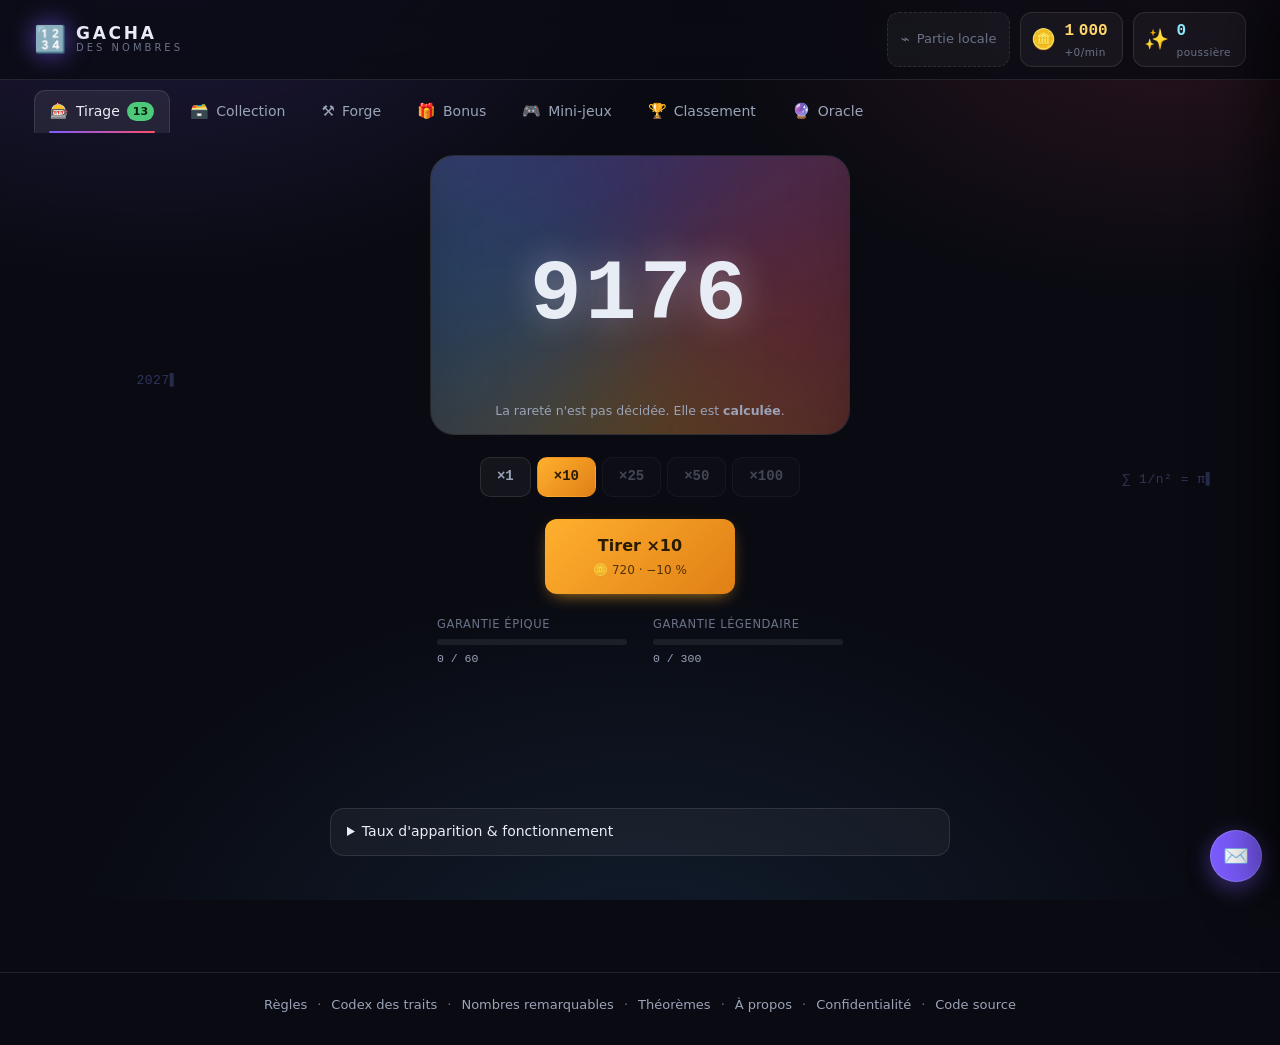
==== commit 52691dd4: "add more nodes to expedition game" ====
--- a/index.html
+++ b/index.html
@@ -10,7 +10,7 @@
 <meta property="og:type" content="website">
 <!-- ?v=N sur chaque asset : sans ça les navigateurs resservent le JS en cache
      après une modification. Incrémenter à chaque changement de source. -->
-<link rel="stylesheet" href="css/style.css?v=96">
+<link rel="stylesheet" href="css/style.css?v=97">
 <link rel="icon" href="data:image/svg+xml,<svg xmlns='http://www.w3.org/2000/svg' viewBox='0 0 100 100'><text y='.9em' font-size='90'>🔢</text></svg>">
 <!-- AdSense. La balise est posée en dur, et pas seulement injectée par
      js/pub.js, parce que la validation du site par Google se fait sur le HTML
@@ -261,21 +261,21 @@
 
 <div id="toasts"></div>
 
-<script src="js/config.js?v=96"></script>
-<script src="js/pub.js?v=96"></script>
-<script src="js/numerology.js?v=96"></script>
-<script src="js/data.js?v=96"></script>
-<script src="js/state.js?v=96"></script>
-<script src="js/nuage.js?v=96"></script>
-<script src="js/classement.js?v=96"></script>
-<script src="js/forge.js?v=96"></script>
-<script src="js/forge-ui.js?v=96"></script>
-<script src="js/revision.js?v=96"></script>
-<script src="js/appariement.js?v=96"></script>
-<script src="js/calcul.js?v=96"></script>
-<script src="js/expedition.js?v=96"></script>
-<script src="js/fond.js?v=96"></script>
-<script src="js/ui.js?v=96"></script>
-<script src="js/retour.js?v=96"></script>
+<script src="js/config.js?v=97"></script>
+<script src="js/pub.js?v=97"></script>
+<script src="js/numerology.js?v=97"></script>
+<script src="js/data.js?v=97"></script>
+<script src="js/state.js?v=97"></script>
+<script src="js/nuage.js?v=97"></script>
+<script src="js/classement.js?v=97"></script>
+<script src="js/forge.js?v=97"></script>
+<script src="js/forge-ui.js?v=97"></script>
+<script src="js/revision.js?v=97"></script>
+<script src="js/appariement.js?v=97"></script>
+<script src="js/calcul.js?v=97"></script>
+<script src="js/expedition.js?v=97"></script>
+<script src="js/fond.js?v=97"></script>
+<script src="js/ui.js?v=97"></script>
+<script src="js/retour.js?v=97"></script>
 </body>
 </html>
--- a/css/style.css
+++ b/css/style.css
@@ -1590,6 +1590,26 @@
 .expNoeud.operateurs { border-color: var(--r-epique); }
 .expNoeud.contrainte { border-color: var(--gold); }
 .expNoeud.tresor     { border-color: var(--r-peucommun); }
+.expNoeud.calcul     { border-color: var(--coin); }
+.expNoeud.revision   { border-color: #7ee6a4; }
+
+/* ---------- les deux haltes ----------
+   Elles empruntent au Calcul rapide sa jauge et sa mise en page ; il ne reste à
+   habiller que le cadre et la liste des définitions. */
+.expDefi {
+  border: 1px solid var(--line2); border-radius: 16px;
+  padding: 18px 18px 20px; margin-bottom: 18px; background: var(--panel);
+}
+.expDefiTitre { font-size: 16px; font-weight: 600; color: var(--coin); margin-bottom: 6px; }
+.expDefiAide { font-size: 13px; color: var(--dim); margin: 0 0 16px; line-height: 1.5; }
+.expChoix { display: flex; flex-direction: column; gap: 9px; }
+.expChoixItem {
+  text-align: left; padding: 13px 15px; border-radius: 12px;
+  border: 1px solid var(--line2); background: var(--panel2); color: var(--txt);
+  font-size: 13.5px; line-height: 1.45; cursor: pointer; transition: .13s;
+}
+.expChoixItem:hover { border-color: var(--accent); background: rgba(124,92,255,.12); }
+.expChoixItem:focus-visible { outline: 2px solid var(--coin); outline-offset: 2px; }
 /* Le camp est la seule sortie payante : il se voit de loin sur la piste. */
 .expNoeud.checkpoint {
   border-color: var(--coin); border-style: double; border-width: 4px;
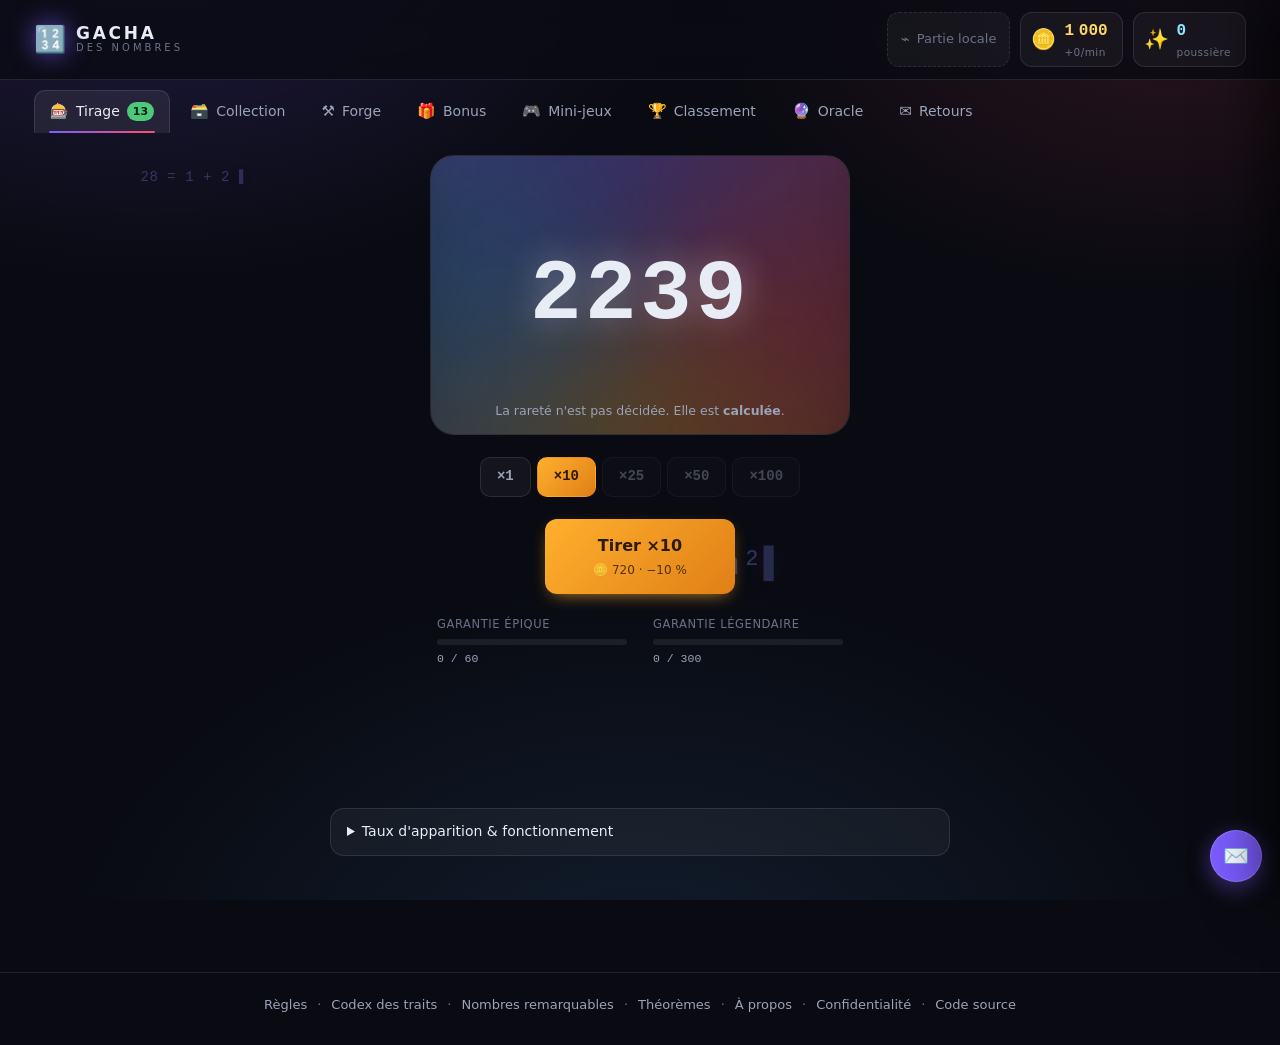
==== commit 9b377de1: "add anonymous feedbacks and retours tab" ====
--- a/index.html
+++ b/index.html
@@ -10,7 +10,7 @@
 <meta property="og:type" content="website">
 <!-- ?v=N sur chaque asset : sans ça les navigateurs resservent le JS en cache
      après une modification. Incrémenter à chaque changement de source. -->
-<link rel="stylesheet" href="css/style.css?v=97">
+<link rel="stylesheet" href="css/style.css?v=100">
 <link rel="icon" href="data:image/svg+xml,<svg xmlns='http://www.w3.org/2000/svg' viewBox='0 0 100 100'><text y='.9em' font-size='90'>🔢</text></svg>">
 <!-- AdSense. La balise est posée en dur, et pas seulement injectée par
      js/pub.js, parce que la validation du site par Google se fait sur le HTML
@@ -52,6 +52,7 @@
   <button data-tab="minijeux"><span>🎮</span>Mini-jeux</button>
   <button data-tab="classement"><span>🏆</span>Classement</button>
   <button data-tab="oracle"><span>🔮</span>Oracle</button>
+  <button data-tab="retours"><span>✉️</span>Retours</button>
 </nav>
 
 <main>
@@ -229,6 +230,16 @@
     </div>
   </section>
 
+
+  <!-- ══════════ RETOURS ══════════ -->
+  <section id="tab-retours" class="tab">
+    <h2>✉️ Le mur des retours</h2>
+    <p class="lead">Ce que les joueurs ont signalé, proposé ou corrigé. Soutenez ce qui vous
+       gêne aussi : les retours les plus portés remontent d'eux-mêmes. Chaque retour est relu
+       avant d'apparaître ici.</p>
+    <div id="retZone"></div>
+  </section>
+
 </main>
 
 <!-- Colonnes latérales : elles vivent dans les marges du contenu centré, et
@@ -261,21 +272,22 @@
 
 <div id="toasts"></div>
 
-<script src="js/config.js?v=97"></script>
-<script src="js/pub.js?v=97"></script>
-<script src="js/numerology.js?v=97"></script>
-<script src="js/data.js?v=97"></script>
-<script src="js/state.js?v=97"></script>
-<script src="js/nuage.js?v=97"></script>
-<script src="js/classement.js?v=97"></script>
-<script src="js/forge.js?v=97"></script>
-<script src="js/forge-ui.js?v=97"></script>
-<script src="js/revision.js?v=97"></script>
-<script src="js/appariement.js?v=97"></script>
-<script src="js/calcul.js?v=97"></script>
-<script src="js/expedition.js?v=97"></script>
-<script src="js/fond.js?v=97"></script>
-<script src="js/ui.js?v=97"></script>
-<script src="js/retour.js?v=97"></script>
+<script src="js/config.js?v=100"></script>
+<script src="js/pub.js?v=100"></script>
+<script src="js/numerology.js?v=100"></script>
+<script src="js/data.js?v=100"></script>
+<script src="js/state.js?v=100"></script>
+<script src="js/nuage.js?v=100"></script>
+<script src="js/classement.js?v=100"></script>
+<script src="js/forge.js?v=100"></script>
+<script src="js/forge-ui.js?v=100"></script>
+<script src="js/revision.js?v=100"></script>
+<script src="js/appariement.js?v=100"></script>
+<script src="js/calcul.js?v=100"></script>
+<script src="js/expedition.js?v=100"></script>
+<script src="js/retours.js?v=100"></script>
+<script src="js/fond.js?v=100"></script>
+<script src="js/ui.js?v=100"></script>
+<script src="js/retour.js?v=100"></script>
 </body>
 </html>
--- a/css/style.css
+++ b/css/style.css
@@ -1823,3 +1823,91 @@
 }
 .clJeu.zero { color: var(--dim2); opacity: .45; }
 .clTable.detail .clVal { text-align: right; }
+
+/* ============================================================
+   LE MUR DES RETOURS
+   ============================================================ */
+.retSection {
+  margin: 26px 0 4px; font-size: 15px; font-weight: 600; color: var(--txt);
+}
+.retSection .tiny { color: var(--dim2); font-weight: 400; margin-left: 4px; }
+.retAide { margin: 0 0 12px; color: var(--dim); }
+.retListe { display: flex; flex-direction: column; gap: 10px; }
+
+.retCarte {
+  display: flex; gap: 14px; align-items: flex-start;
+  padding: 14px 16px; border-radius: 14px;
+  border: 1px solid var(--line); background: var(--panel);
+}
+/* Les siens se repèrent d'un coup d'œil dans une liste où tout se ressemble. */
+.retCarte.mien { border-color: rgba(124,92,255,.5); background: rgba(124,92,255,.06); }
+
+/* ---------- la colonne de soutien ----------
+   Il n'y a pas de flèche vers le bas : « moi aussi » est une information,
+   « ton idée est mauvaise » est un jugement sur un autre joueur. */
+.retVoix {
+  flex: 0 0 auto; display: grid; place-items: center; gap: 1px;
+  width: 52px; padding: 7px 0; border-radius: 11px;
+  border: 1px solid var(--line2); background: var(--panel2);
+  color: var(--dim); cursor: pointer; transition: .13s;
+}
+.retVoix b { font-family: var(--mono); font-size: 14px; color: var(--txt); }
+.retFleche { font-size: 11px; line-height: 1; }
+.retVoix:not(:disabled):hover { border-color: var(--accent); color: var(--txt); }
+.retVoix.donne {
+  border-color: var(--accent); color: #cbb6ff; background: rgba(124,92,255,.18);
+}
+.retVoix.donne b { color: #cbb6ff; }
+.retVoix:disabled { opacity: .4; cursor: default; }
+.retVoix:focus-visible { outline: 2px solid var(--coin); outline-offset: 2px; }
+
+.retCorps { flex: 1; min-width: 0; }
+.retTete { display: flex; align-items: center; gap: 8px; flex-wrap: wrap; margin-bottom: 7px; }
+.retObjet {
+  font-size: 11px; letter-spacing: .04em; padding: 2px 8px; border-radius: 99px;
+  border: 1px solid var(--line2); color: var(--dim);
+}
+.retObjet.bug { border-color: rgba(255,107,129,.5); color: #ff9aa8; }
+.retObjet.idee { border-color: rgba(255,215,106,.5); color: var(--coin); }
+.retObjet.maths { border-color: rgba(124,92,255,.5); color: #cbb6ff; }
+
+.retStatut {
+  font-size: 10px; letter-spacing: .1em; text-transform: uppercase;
+  padding: 2px 8px; border-radius: 99px; border: 1px solid var(--line2); color: var(--dim2);
+}
+.retStatut.retenu { border-color: rgba(255,176,46,.5); color: var(--gold); }
+.retStatut.fait { border-color: var(--r-peucommun); color: #7ee6a4; }
+.retStatut.refuse { border-color: var(--line2); color: var(--dim2); text-decoration: line-through; }
+.retMien {
+  font-size: 10px; letter-spacing: .1em; text-transform: uppercase; color: #cbb6ff;
+}
+
+/* Un message vient d'un visiteur : il peut ne contenir aucune espace. Sans
+   `overflow-wrap`, une seule ligne de deux mille caractères ferait déborder la
+   page entière. */
+.retMessage {
+  margin: 0 0 8px; font-size: 13.5px; line-height: 1.55; color: var(--txt);
+  white-space: pre-wrap; overflow-wrap: anywhere;
+}
+.retPied {
+  display: flex; gap: 10px; justify-content: space-between;
+  font-size: 11.5px; color: var(--dim2);
+}
+.retPied span:first-child { overflow: hidden; text-overflow: ellipsis; white-space: nowrap; }
+
+/* La case « anonyme » du panneau d'envoi.
+   C'est un <label>, donc elle héritait des majuscules et de l'interlettrage des
+   étiquettes de champ : elle se lisait comme un titre de section, pas comme une
+   case à cocher. On remet une casse et une graisse de phrase. */
+.retourForm label.retourCase {
+  display: flex; gap: 9px; align-items: flex-start; margin: 6px 0 2px;
+  font-size: 12.5px; line-height: 1.45; cursor: pointer;
+  text-transform: none; letter-spacing: 0; font-weight: 400; color: var(--dim);
+}
+.retourCase input { margin-top: 2px; accent-color: var(--accent); }
+.retourCase i { font-style: normal; color: var(--dim2); }
+
+@media (max-width: 560px) {
+  .retCarte { gap: 10px; padding: 12px 12px; }
+  .retVoix { width: 44px; }
+}
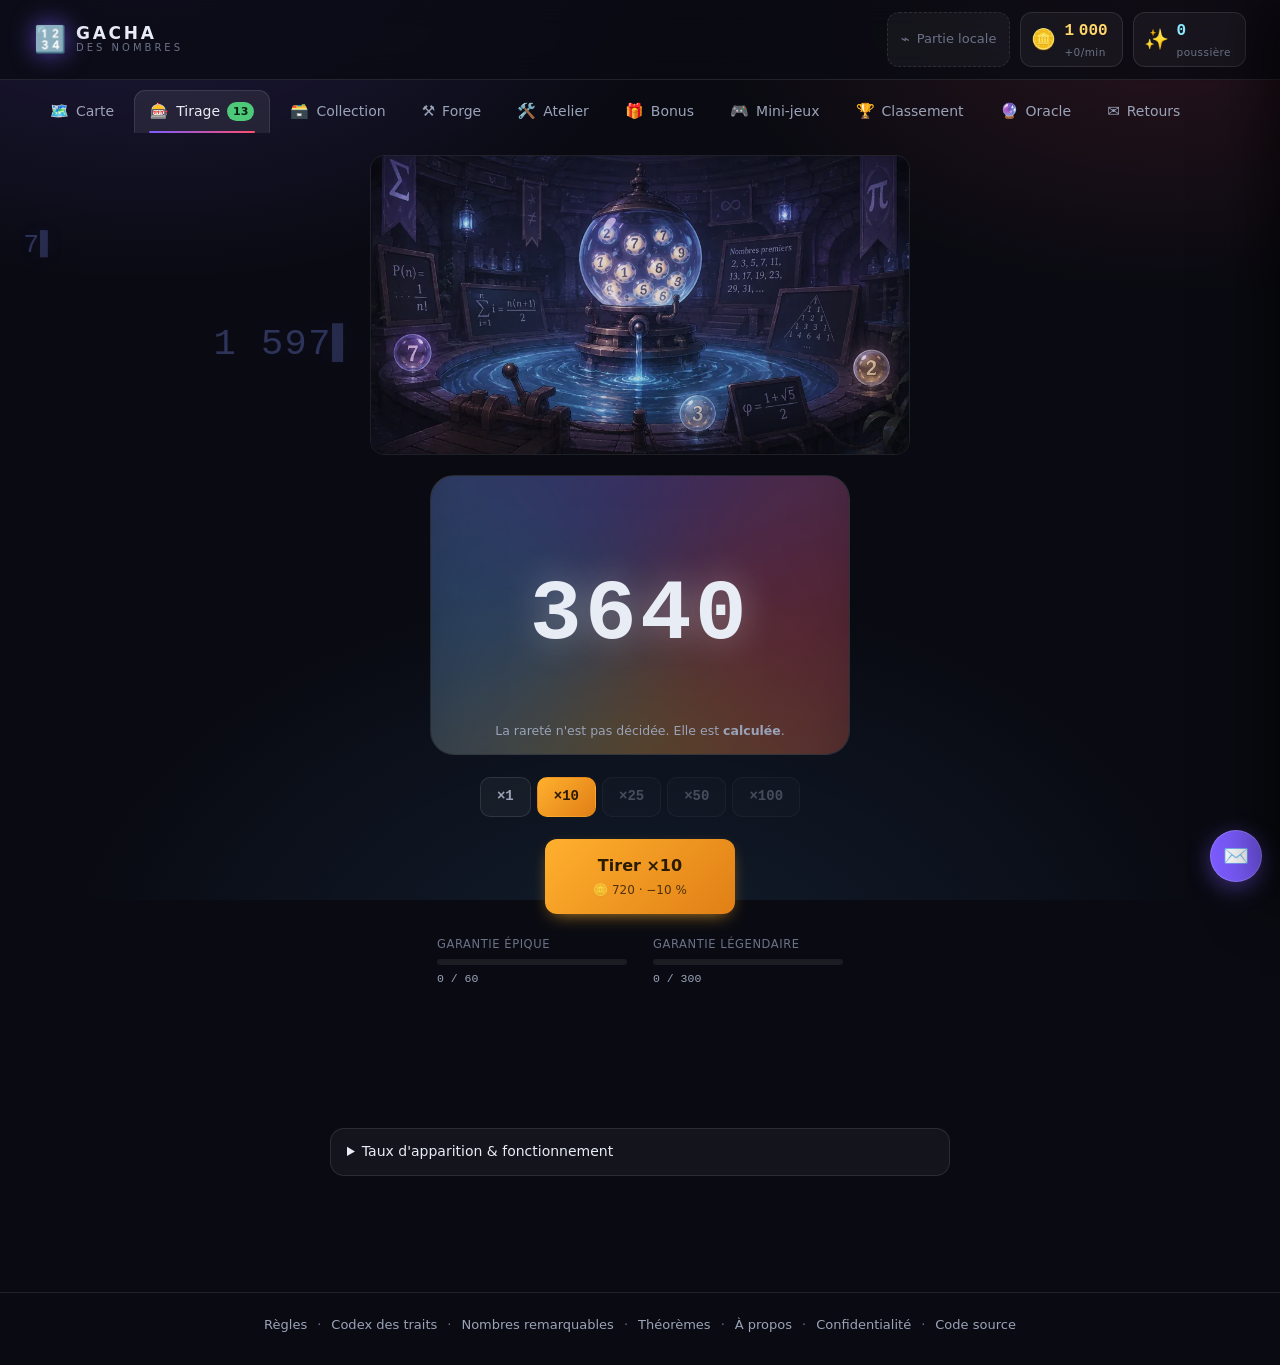
==== commit caef80eb: "add hub and workshop tab" ====
--- a/index.html
+++ b/index.html
@@ -10,7 +10,7 @@
 <meta property="og:type" content="website">
 <!-- ?v=N sur chaque asset : sans ça les navigateurs resservent le JS en cache
      après une modification. Incrémenter à chaque changement de source. -->
-<link rel="stylesheet" href="css/style.css?v=100">
+<link rel="stylesheet" href="css/style.css?v=147">
 <link rel="icon" href="data:image/svg+xml,<svg xmlns='http://www.w3.org/2000/svg' viewBox='0 0 100 100'><text y='.9em' font-size='90'>🔢</text></svg>">
 <!-- AdSense. La balise est posée en dur, et pas seulement injectée par
      js/pub.js, parce que la validation du site par Google se fait sur le HTML
@@ -45,9 +45,11 @@
 </header>
 
 <nav class="tabs" id="tabs">
+  <button data-tab="hub"><span>🗺️</span>Carte</button>
   <button data-tab="gacha"      class="on"><span>🎰</span>Tirage<i class="badge" id="bTirage"></i></button>
   <button data-tab="collection"><span>🗃️</span>Collection<i class="badge" id="bCollection"></i></button>
   <button data-tab="forge"><span>⚒️</span>Forge</button>
+  <button data-tab="atelier"><span>🛠️</span>Atelier</button>
   <button data-tab="bonus"><span>🎁</span>Bonus<i class="badge alert" id="bBonus"></i></button>
   <button data-tab="minijeux"><span>🎮</span>Mini-jeux</button>
   <button data-tab="classement"><span>🏆</span>Classement</button>
@@ -57,8 +59,23 @@
 
 <main>
 
+  <!-- ══════════ CARTE ══════════ -->
+  <section id="tab-hub" class="tab">
+    <h2>🗺️ La carte</h2>
+    <p class="lead">Le tirage règne de <b>1 à 9 999</b>. Au-delà se dresse le mur, et il n'a que
+       deux portes : la <b>Forge</b>, qui fabrique ce que le hasard ne donne pas, et
+       l'<b>Expédition</b>, qui va le chercher au loin.</p>
+    <div id="hubZone"></div>
+  </section>
+
   <!-- ══════════ TIRAGE ══════════ -->
   <section id="tab-gacha" class="tab on">
+    <!-- La vue du lieu, reprise de la carte. Elle ouvre l'onglet, très loin de
+         l'emplacement publicitaire posé plus bas : une image collée à une
+         annonce se prend pour l'annonce, et le clic qui suit est un clic
+         invalide. Voir .lieuBanniere dans la feuille de style. -->
+    <div class="lieuBanniere" data-lieu="vivier"></div>
+
     <div class="pullStage">
       <div class="machine">
         <div class="machineGlow"></div>
@@ -127,6 +144,8 @@
 
   <!-- ══════════ FORGE ══════════ -->
   <section id="tab-forge" class="tab">
+    <div class="lieuBanniere" data-lieu="forge"></div>
+
     <div class="forgeIntro">
       <h2>⚒️ La Forge — Le Compte est Bon</h2>
       <p>Le tirage règne sur <b>1 à 9 999</b> : c'est le domaine de la chance. La Forge règne sur le reste — <b>0</b>, et <b>10 000 à 99 999</b> : c'est le domaine de l'adresse. Ici vous ne choisissez pas ce que vous fabriquez. La Forge pioche six nombres dans votre collection, annonce une cible, et vous laisse chercher.</p>
@@ -170,6 +189,9 @@
 
   <!-- ══════════ MINI-JEUX ══════════ -->
   <section id="tab-minijeux" class="tab">
+    <!-- Deux lieux partagent cet onglet : la bannière suit l'exercice choisi. -->
+    <div class="lieuBanniere" data-lieu="academie" data-lieu-variante="minijeux"></div>
+
     <div class="forgeIntro">
       <h2>🎮 Mini-jeux</h2>
       <p>Quatre exercices courts. Les deux premiers apprennent à reconnaître les
@@ -231,12 +253,23 @@
   </section>
 
 
+  <!-- ══════════ ATELIER ══════════ -->
+  <section id="tab-atelier" class="tab">
+    <h2>🛠️ L'Atelier</h2>
+    <p class="lead">Dix instruments, de l'abaque sumérien à l'arithmomètre. Chacun ne sait faire
+       qu'une opération, et ne travaille que les nombres de votre herbier qui s'y prêtent :
+       le crible vit sur vos premiers, la règle à calcul sur vos puissances de deux.
+       Ils se paient en <b>poussière</b>, et ils en produisent.</p>
+    <div id="atZone"></div>
+  </section>
+
   <!-- ══════════ RETOURS ══════════ -->
   <section id="tab-retours" class="tab">
-    <h2>✉️ Le mur des retours</h2>
-    <p class="lead">Ce que les joueurs ont signalé, proposé ou corrigé. Soutenez ce qui vous
-       gêne aussi : les retours les plus portés remontent d'eux-mêmes. Chaque retour est relu
-       avant d'apparaître ici.</p>
+    <h2>✉️ La Marge</h2>
+    <p class="lead">« Cette marge est trop étroite pour la contenir » — écrivez quand même.
+       Ce que les joueurs ont signalé, proposé ou corrigé. Soutenez ce qui vous gêne aussi :
+       les retours les plus portés remontent d'eux-mêmes. Chaque retour est relu avant
+       d'apparaître ici.</p>
     <div id="retZone"></div>
   </section>
 
@@ -272,22 +305,24 @@
 
 <div id="toasts"></div>
 
-<script src="js/config.js?v=100"></script>
-<script src="js/pub.js?v=100"></script>
-<script src="js/numerology.js?v=100"></script>
-<script src="js/data.js?v=100"></script>
-<script src="js/state.js?v=100"></script>
-<script src="js/nuage.js?v=100"></script>
-<script src="js/classement.js?v=100"></script>
-<script src="js/forge.js?v=100"></script>
-<script src="js/forge-ui.js?v=100"></script>
-<script src="js/revision.js?v=100"></script>
-<script src="js/appariement.js?v=100"></script>
-<script src="js/calcul.js?v=100"></script>
-<script src="js/expedition.js?v=100"></script>
-<script src="js/retours.js?v=100"></script>
-<script src="js/fond.js?v=100"></script>
-<script src="js/ui.js?v=100"></script>
-<script src="js/retour.js?v=100"></script>
+<script src="js/config.js?v=147"></script>
+<script src="js/pub.js?v=147"></script>
+<script src="js/numerology.js?v=147"></script>
+<script src="js/data.js?v=147"></script>
+<script src="js/state.js?v=147"></script>
+<script src="js/nuage.js?v=147"></script>
+<script src="js/classement.js?v=147"></script>
+<script src="js/forge.js?v=147"></script>
+<script src="js/forge-ui.js?v=147"></script>
+<script src="js/revision.js?v=147"></script>
+<script src="js/appariement.js?v=147"></script>
+<script src="js/calcul.js?v=147"></script>
+<script src="js/expedition.js?v=147"></script>
+<script src="js/retours.js?v=147"></script>
+<script src="js/atelier.js?v=147"></script>
+<script src="js/hub.js?v=147"></script>
+<script src="js/fond.js?v=147"></script>
+<script src="js/ui.js?v=147"></script>
+<script src="js/retour.js?v=147"></script>
 </body>
 </html>
--- a/css/style.css
+++ b/css/style.css
@@ -409,19 +409,58 @@
   padding: 6px 13px; border-radius: 10px; font-size: 13px;
   border: 1px solid rgba(78,201,122,.35); background: rgba(78,201,122,.12); color: #7ee6a4;
 }
-.theoList { display: grid; grid-template-columns: repeat(auto-fill, minmax(330px, 1fr)); gap: 14px; }
-.theo {
-  padding: 16px; border-radius: 16px;
-  border: 1px solid var(--line); background: var(--panel);
-  transition: border-color .15s;
-}
-.theo.done { border-color: rgba(255,176,46,.5); background: linear-gradient(150deg, rgba(255,176,46,.12), rgba(255,255,255,.02)); }
-.theo.ready { border-color: var(--r-mythique); box-shadow: 0 0 0 1px var(--r-mythique), 0 8px 30px -18px var(--r-mythique); }
-.theoHead { display: flex; align-items: baseline; gap: 9px; margin-bottom: 4px; }
-.theoHead h3 { margin: 0; flex: 1; }
-.theoHead .cnt { font-family: var(--mono); font-size: 13px; color: var(--dim); }
-.theoBonus { font-size: 12.5px; color: #7ee6a4; margin: 8px 0; font-weight: 600; }
-.theoNums { display: flex; flex-wrap: wrap; gap: 4px; margin-top: 10px; }
+/* Une ligne par théorème, comme à l'Atelier. Vingt et une cartes en grille se
+   lisaient en deux dimensions ; empilées, les avancements s'alignent dans la
+   même colonne et se comparent d'un seul regard. */
+.theoList { display: flex; flex-direction: column; gap: 10px; }
+
+.theoLigne {
+  border: 1px solid var(--line); border-radius: 14px; background: var(--panel);
+  transition: border-color .15s, background .15s;
+}
+.theoLigne.done {
+  border-color: rgba(255,176,46,.5);
+  background: linear-gradient(150deg, rgba(255,176,46,.1), rgba(255,255,255,.02));
+}
+.theoLigne.ready {
+  border-color: var(--r-mythique);
+  box-shadow: 0 0 0 1px var(--r-mythique), 0 8px 30px -18px var(--r-mythique);
+}
+
+.theoCorps {
+  display: grid; align-items: center; gap: 14px;
+  grid-template-columns: 36px minmax(0, 1fr) 150px max-content;
+  padding: 13px 16px;
+}
+.theoEmoji { font-size: 26px; line-height: 1; }
+
+.theoIdent { min-width: 0; }
+.theoIdent h3 { margin: 0; font-size: 14.5px; font-weight: 600; }
+.theoDesc { margin: 2px 0 0; font-size: 11.5px; color: var(--dim); line-height: 1.35; }
+.theoBonus {
+  display: block; margin-top: 4px;
+  font-size: 12px; font-weight: 600; color: #7ee6a4;
+}
+
+/* L'avancement occupe une largeur fixe : c'est ce qui permet de comparer deux
+   lignes sans les lire — les barres sont dans le même axe. */
+.theoAvance { display: flex; flex-direction: column; gap: 4px; }
+.theoAvance b { font-family: var(--mono); font-size: 15px; line-height: 1; }
+.theoAvance b i { font-style: normal; font-size: 11px; color: var(--dim2); }
+.theoAvance span { font-size: 10px; color: var(--dim2); }
+.theoLigne.done .theoAvance b { color: var(--gold); }
+
+.theoAction { display: flex; flex-direction: column; align-items: stretch; gap: 4px; }
+.theoAction .btn { white-space: nowrap; }
+.theoFait { font-size: 12px; font-weight: 600; color: var(--gold); white-space: nowrap; }
+.theoAttente { font-size: 11px; color: var(--dim2); white-space: nowrap; }
+
+/* Les nombres sur leur propre rangée : à vingt et un jetons, les faire tenir
+   dans la colonne du nom rétrécissait tout le reste. */
+.theoNums {
+  display: flex; flex-wrap: wrap; gap: 4px;
+  padding: 0 16px 13px;
+}
 .theoNums span {
   font-family: var(--mono); font-size: 12px; font-weight: 700;
   padding: 3px 8px; border-radius: 7px; cursor: pointer;
@@ -429,6 +468,33 @@
 }
 .theoNums span.have { border-color: var(--rc); color: #fff; background: color-mix(in srgb, var(--rc) 22%, transparent); }
 .theoNums span.have:hover { background: color-mix(in srgb, var(--rc) 40%, transparent); }
+
+@media (max-width: 860px) {
+  /* L'avancement passe sous le nom. Les cases sont placées une par une : sans
+     ça, `.theoAvance` prenait toute la rangée et le placement automatique
+     renvoyait l'action sur une troisième rangée, dans la colonne de l'emoji. */
+  .theoCorps { grid-template-columns: 36px minmax(0, 1fr) max-content; }
+  .theoEmoji  { grid-row: 1; grid-column: 1; }
+  .theoIdent  { grid-row: 1; grid-column: 2; }
+  .theoAction { grid-row: 1; grid-column: 3; }
+  .theoAvance {
+    grid-row: 2; grid-column: 1 / -1;
+    flex-direction: row; align-items: center; gap: 10px;
+  }
+  .theoAvance .bar { flex: 1; }
+}
+@media (max-width: 560px) {
+  .theoCorps { grid-template-columns: 36px minmax(0, 1fr); gap: 10px; padding: 12px 13px; }
+  .theoEmoji  { grid-row: 1; grid-column: 1; }
+  .theoIdent  { grid-row: 1; grid-column: 2; }
+  .theoAvance { grid-row: 2; grid-column: 1 / -1; }
+  .theoAction {
+    grid-row: 3; grid-column: 1 / -1;
+    flex-direction: row; align-items: center; gap: 10px;
+  }
+  .theoAction .btn { flex: 1; }
+  .theoNums { padding: 0 13px 12px; }
+}
 
 /* ══════════ DÉFIS ══════════ */
 .defiList { display: grid; grid-template-columns: repeat(auto-fill, minmax(300px, 1fr)); gap: 11px; margin-bottom: 26px; }
@@ -1911,3 +1977,930 @@
   .retCarte { gap: 10px; padding: 12px 12px; }
   .retVoix { width: 44px; }
 }
+
+/* ============================================================
+   LE HUB — LE PLAN DE LA CITÉ
+
+   Même montage que la carte de l'Expédition : un SVG pour le terrain, de vrais
+   boutons HTML par-dessus dans le même repère en pourcentages. Les bâtiments
+   restent donc du texte, focalisable au clavier.
+   ============================================================ */
+.villeCadre {
+  border: 1px solid var(--line); border-radius: 18px; padding: 10px;
+  background:
+    radial-gradient(90% 40% at 50% 0%, rgba(255,215,106,.07), transparent 60%),
+    radial-gradient(110% 70% at 50% 100%, rgba(124,92,255,.11), transparent 65%),
+    var(--panel);
+}
+/* Trois quarts de hauteur pour deux colonnes : c'est ce qui tient sur un
+   téléphone de 340 px sans rien cacher ni rien faire défiler. */
+/* Le plafond de hauteur passait avant le rapport de forme : il écrasait le plan
+   et tassait les rangs les uns sur les autres. C'est la hauteur qui commande. */
+.villePlan { position: relative; width: 100%; aspect-ratio: 4 / 5; min-height: 880px; }
+/* Le plan large : la ville entière tient sous les yeux, sans défiler. Le
+   plancher de hauteur évite qu'entre 900 et 1 000 px le plan se tasse au point
+   que les légendes se rejoignent. Les emprises y sont plus étroites : la rue
+   basse compte cinq bâtiments depuis que l'Atelier est arrivé. */
+.villePlan.large { aspect-ratio: 16 / 11; min-height: 660px; }
+.villePlan.large .villeLieu { width: 19%; max-width: 150px; }
+.villePlan.large .villeMur { top: 28%; }
+
+.villeRoutes { position: absolute; inset: 0; width: 100%; height: 100%; }
+/* Sans `non-scaling-stroke`, l'épaisseur du trait se déformerait avec le plan —
+   les rues seraient larges en bas et fines sur les côtés. */
+.villeRue {
+  fill: none; stroke: var(--line2); stroke-width: 7; stroke-linecap: round;
+  stroke-linejoin: round; vector-effect: non-scaling-stroke; opacity: .28;
+}
+.villeRiviere {
+  fill: none; stroke: #3d6ea8; stroke-width: 9; stroke-linecap: round;
+  vector-effect: non-scaling-stroke; opacity: .32;
+}
+/* La place, en HTML : ronde à toutes les formes de plan. */
+.villePlace {
+  position: absolute; transform: translate(-50%, -50%);
+  width: 96px; height: 96px; border-radius: 50%;
+  border: 1px dashed var(--line2); background: rgba(124,92,255,.06);
+  pointer-events: none;
+}
+.villePlace::after {
+  content: ''; position: absolute; inset: 44px; border-radius: 50%;
+  background: var(--line2); opacity: .7;
+}
+
+/* ---------- le rempart ---------- */
+.villeMur {
+  position: absolute; left: 0; right: 0; top: 22%; height: 14px;
+  transform: translateY(-50%);
+  background:
+    repeating-linear-gradient(90deg, var(--line2) 0 13px, transparent 13px 21px)
+      0 0 / auto 6px no-repeat,
+    linear-gradient(var(--line2), var(--line2)) 0 6px / 100% 3px no-repeat;
+  opacity: .8;
+}
+.villeMur span {
+  position: absolute; right: 6px; top: -7px; white-space: nowrap;
+  padding: 1px 8px; border-radius: 3px; background: #12131c;
+  font-size: 9px; letter-spacing: .15em; text-transform: uppercase; color: var(--coin);
+}
+
+/* ---------- un bâtiment ---------- */
+/* Un lieu est un SYMBOLE LÉGENDÉ, pas une carte. Des cartes bordées alignées
+   donnaient un organigramme ; sur un plan, on dessine l'emprise du bâtiment et
+   on écrit son nom dessous. */
+.villeLieu {
+  position: absolute; transform: translate(-50%, -50%);
+  width: 30%; max-width: 178px; padding: 0;
+  display: flex; flex-direction: column; align-items: center; gap: 4px;
+  text-align: center; text-decoration: none; font: inherit; color: var(--txt);
+  border: 0; background: none; cursor: pointer;
+}
+.villeLieu:focus-visible { outline: none; }
+
+/* L'emprise : le carré du bâtiment sur le plan. */
+.villeIcone {
+  width: 56px; height: 56px; padding: 9px; box-sizing: border-box; flex: none;
+  fill: none; stroke: var(--dim); stroke-width: 1.4;
+  stroke-linejoin: round; stroke-linecap: round;
+  border: 1px solid var(--line2); border-radius: 13px;
+  background: rgba(16,18,29,.94);
+  transition: transform .13s, border-color .13s, background .13s,
+              box-shadow .13s, stroke .13s;
+}
+.villeLieu:hover .villeIcone {
+  transform: translateY(-3px) scale(1.06); stroke: #cbb6ff;
+  border-color: var(--accent); background: rgba(30,25,58,.96);
+  box-shadow: 0 12px 26px -12px var(--accent);
+}
+.villeLieu:focus-visible .villeIcone { outline: 2px solid var(--coin); outline-offset: 3px; }
+
+/* La légende se lit sur le plan : un fond mince l'empêche de se perdre dans
+   les rues qui passent dessous. */
+.villeNom {
+  font-size: 13px; font-weight: 600; line-height: 1.2;
+  padding: 1px 7px; border-radius: 6px; background: rgba(12,13,20,.82);
+}
+.villeDesc { font-size: 10.5px; color: var(--dim); line-height: 1.3; max-width: 160px; }
+.villeJauge {
+  font-family: var(--mono); font-size: 10px; color: var(--dim2);
+  padding: 0 5px; border-radius: 5px; background: rgba(12,13,20,.72);
+}
+
+/* ---------- les lieux qui ont leur vue ----------
+   Une vignette n'est pas un pictogramme : elle est large, elle a besoin de son
+   format. L'emprise devient donc un rectangle, et le nom se lit dessous comme
+   pour les autres — un plan reste un plan. */
+.villeLieu.vue { width: 44%; max-width: 210px; }
+.villePlan.large .villeLieu.vue { width: 22%; max-width: 190px; }
+.villeVue {
+  display: block; width: 100%; height: auto; aspect-ratio: 450 / 254;
+  object-fit: cover; border-radius: 12px;
+  border: 1px solid var(--line2); background: var(--bg2);
+  transition: transform .13s, border-color .13s, box-shadow .13s, filter .13s;
+  /* Assombrie au repos : la carte doit rester lisible, et c'est le survol qui
+     révèle le lieu. */
+  filter: saturate(.75) brightness(.72);
+}
+.villeLieu:hover .villeVue {
+  transform: translateY(-3px) scale(1.04); filter: none;
+  border-color: var(--accent); box-shadow: 0 12px 26px -12px var(--accent);
+}
+
+/* ---------- la vue s'ouvre au survol ----------
+    Sur le plan, une vignette fait 190 px : on distingue une forge d'un vivier,
+   pas ce qu'il y a dedans. Au survol elle s'ouvre en grand — les fichiers font
+   900 px de large, on reste donc en deçà, et l'image ouverte est nette.
+
+   Le point de fuite vient du plan (`--fuite`, posé par hub.js) : une vignette
+   de bord grandit vers l'intérieur de la ville, jamais par-dessus le cadre.
+   Réservé au vrai survol : au doigt, l'agrandissement resterait collé après le
+   tap, et le tap sert à entrer dans le lieu. */
+@media (hover: hover) and (pointer: fine) {
+  .villeLieu.vue { z-index: 1; }
+  .villeLieu.vue:hover, .villeLieu.vue:focus-visible { z-index: 5; }
+  .villeLieu.vue:hover .villeVue, .villeLieu.vue:focus-visible .villeVue {
+    transform: scale(2.6); transform-origin: var(--fuite, center) center;
+    filter: none; border-color: var(--accent);
+    box-shadow: 0 22px 50px -14px rgba(0,0,0,.85), 0 0 0 1px var(--accent);
+  }
+  .villeLieu.vue.porte:hover .villeVue, .villeLieu.vue.porte:focus-visible .villeVue {
+    border-color: var(--coin);
+    box-shadow: 0 22px 50px -14px rgba(0,0,0,.85), 0 0 0 1px var(--coin);
+  }
+  /* Le nom passe au-dessus de l'image ouverte : sans cela, la vignette d'à
+     côté recouvrait la légende du lieu qu'on est en train de regarder. */
+  .villeLieu.vue:hover .villeNom, .villeLieu.vue:focus-visible .villeNom {
+    position: relative; z-index: 1; background: rgba(12,13,20,.95);
+  }
+  /* Un lieu fermé ne s'ouvre pas : il n'y a rien à aller voir. */
+  .villeLieu.vue.ferme:hover .villeVue { transform: none; filter: saturate(0) brightness(.5); }
+}
+.villeLieu:focus-visible .villeVue { outline: 2px solid var(--coin); outline-offset: 3px; }
+.villeLieu.porte .villeVue { border-color: rgba(255,215,106,.55); }
+.villeLieu.porte:hover .villeVue {
+  border-color: var(--coin); box-shadow: 0 12px 26px -12px var(--coin);
+}
+.villeLieu.ferme .villeVue { filter: saturate(0) brightness(.5); }
+
+/* Les deux portes sont bâties SUR le rempart : elles s'en distinguent, et ce
+   sont les seuls bâtiments un peu plus grands que les autres. */
+.villeLieu.porte .villeIcone {
+  width: 66px; height: 66px; stroke: var(--coin);
+  border-color: rgba(255,215,106,.55);
+  background: linear-gradient(165deg, rgba(48,39,17,.97), rgba(16,18,29,.97));
+}
+.villeLieu.porte:hover .villeIcone {
+  border-color: var(--coin); box-shadow: 0 12px 26px -12px var(--coin); stroke: var(--coin);
+}
+.villeLieu.porte .villeJauge { color: var(--coin); }
+
+/* Au-delà du mur : rien n'est acquis, tout est à aller chercher. */
+.villeLieu.loin .villeIcone {
+  border-style: dashed; border-color: rgba(255,176,46,.42); stroke: var(--gold);
+  background: rgba(28,22,10,.9);
+}
+
+/* Prêt pour les Actes : un lieu pas encore ouvert reste visible, en sourdine,
+   pour qu'on sache qu'il existe et qu'il se mérite. */
+.villeLieu.ferme { opacity: .32; cursor: default; }
+.villeLieu.ferme:hover .villeIcone {
+  transform: none; border-color: var(--line2);
+  background: rgba(16,18,29,.94); box-shadow: none; stroke: var(--dim);
+}
+
+.villeLegende { margin: 10px 2px 0; color: var(--dim2); text-align: center; }
+
+@media (max-width: 560px) {
+  .villeCadre { padding: 6px; }
+  /* Sur un plan étroit, il n'y a plus un pouce de rempart libre : les deux
+     portes en occupent toute la largeur, et l'étiquette se faisait couper d'un
+     côté ou de l'autre. Elle disparaît, et la légende sous le plan porte le
+     chiffre à sa place — une étiquette tronquée est pire qu'aucune. */
+  .villeMur span { display: none; }
+  .villePlace { width: 74px; height: 74px; }
+  .villePlace::after { inset: 34px; }
+  .villePlan { aspect-ratio: 2 / 3; }
+  .villeLieu { width: 42%; }
+  .villeLieu.vue { width: 46%; }
+  .villeIcone { width: 44px; height: 44px; padding: 7px; }
+  .villeLieu.porte .villeIcone { width: 52px; height: 52px; }
+  .villeNom { font-size: 11.5px; }
+  /* La description saute : sur un téléphone, le nom et le compteur suffisent à
+     savoir où l'on met les pieds, et le reste encombrerait le plan. */
+  .villeDesc { display: none; }
+  .villeJauge { font-size: 9px; }
+}
+@media (prefers-reduced-motion: reduce) {
+  .villeIcone, .villeLieu:hover .villeIcone { transition: none; transform: none; }
+  /* L'agrandissement reste — c'est ce qui donne à voir l'image — mais il est
+     instantané : c'est le glissement qui gêne, pas la taille. */
+  .villeVue { transition: none; }
+}
+
+/* ============================================================
+   L'ATELIER
+   ============================================================ */
+.atEntete {
+  display: flex; flex-wrap: wrap; align-items: center; gap: 16px;
+  padding: 16px 18px; margin-bottom: 16px;
+  border: 1px solid var(--line); border-radius: 16px;
+  background:
+    radial-gradient(90% 120% at 0% 0%, rgba(124,92,255,.12), transparent 60%),
+    var(--panel);
+}
+.atSomme { display: flex; align-items: baseline; gap: 8px; }
+.atSomme span {
+  font-size: 10px; letter-spacing: .16em; text-transform: uppercase; color: var(--dim2);
+}
+.atSomme b {
+  font-family: var(--mono); font-size: 30px; color: var(--txt);
+  font-variant-numeric: tabular-nums;
+}
+.atSomme i { font-style: normal; font-size: 13px; color: var(--dim); }
+.btn.atClic { flex: none; }
+.atNote { flex: 1 1 240px; margin: 0; color: var(--dim); line-height: 1.5; }
+
+/* ---------- une machine par ligne ----------
+   Dix instruments en cartes obligeaient à balayer une grille pour comparer
+   deux rendements. En lignes, les trois chiffres tombent dans la même colonne
+   d'une machine à l'autre, et la comparaison se fait à l'œil. */
+.atListe { display: flex; flex-direction: column; gap: 9px; }
+
+.atLigne {
+  border: 1px solid var(--line); border-radius: 14px; background: var(--panel);
+  transition: border-color .13s, background .13s;
+}
+.atLigne.batie { border-color: rgba(124,92,255,.42); background: rgba(124,92,255,.06); }
+.atLigne.enCours { border-color: var(--coin); background: rgba(255,215,106,.07); }
+
+.atCorps {
+  display: grid; align-items: center; gap: 14px;
+  grid-template-columns: 36px minmax(0, 1fr) auto auto;
+  padding: 13px 16px;
+}
+.atEmoji { font-size: 26px; line-height: 1; }
+
+.atIdent { min-width: 0; }
+.atIdent h3 { margin: 0; font-size: 14.5px; font-weight: 600; }
+.atNiveau {
+  font-family: var(--mono); font-size: 10.5px; color: #cbb6ff; font-weight: 400;
+  padding: 1px 7px; border-radius: 99px; border: 1px solid rgba(124,92,255,.5);
+}
+.atEpoque { font-family: var(--mono); font-size: 10.5px; color: var(--dim2); }
+.atDesc { margin: 3px 0 0; font-size: 12px; color: var(--dim); line-height: 1.4; }
+
+/* ---------- le calcul, écrit en clair ----------
+   « tant par nombre × tant de nombres = tant » : la formule est affichée telle
+   qu'elle est calculée, pour qu'on voie d'où vient le total et ce qui le fera
+   monter — un niveau de plus, ou un herbier plus fourni. */
+.atCalcul {
+  display: flex; align-items: center; gap: 10px;
+  padding: 7px 12px; border-radius: 11px; background: rgba(0,0,0,.24);
+}
+.atFacteur { display: flex; flex-direction: column; align-items: flex-end; line-height: 1.25; }
+.atFacteur b {
+  font-family: var(--mono); font-size: 15px; color: var(--txt);
+  font-variant-numeric: tabular-nums;
+}
+.atFacteur i { font-style: normal; font-size: 9.5px; color: var(--dim2); white-space: nowrap; }
+.atFacteur.produit b { color: #cbb6ff; font-size: 17px; }
+.atLigne.aBatir .atFacteur.produit b { color: var(--dim); }
+.atFois { font-family: var(--mono); font-size: 13px; color: var(--dim2); }
+
+/* Le libellé ne se plie jamais : « Mettre en service » sur trois lignes rendait
+   la colonne illisible entre 560 et 860 px. */
+.atAction { display: flex; flex-direction: column; align-items: stretch; gap: 4px; }
+.atAction .btn { white-space: nowrap; }
+.atPrix { font-family: var(--mono); font-size: 11px; color: var(--dim2); text-align: center; }
+
+/* ⚠ AIDE DE TEST. Délibérément voyante : un outil de test discret finit en
+   production. Elle disparaît avec le drapeau ATELIER_TEST. */
+.atTest {
+  margin-top: 2px; padding: 2px 6px; border-radius: 6px; cursor: pointer;
+  border: 1px dashed #ff6b81; background: rgba(255,107,129,.12); color: #ff9aa8;
+  font-family: var(--mono); font-size: 9.5px;
+}
+.atTest:hover { background: rgba(255,107,129,.26); }
+/* Une porte se voit venir : le rang de la prochaine révision est annoncé dès
+   qu'on sort de la précédente. */
+.atProchain { color: rgba(255,215,106,.6); }
+.atPorte { color: var(--coin); font-weight: 400; }
+.btn.porte {
+  border-color: var(--coin); color: #2a1f06;
+  background: linear-gradient(160deg, #f2cd6b, #d9a441);
+}
+.btn.porte:hover:not(:disabled) { background: linear-gradient(160deg, #ffdd85, #e8b552); }
+
+/* ---------- la reproduction sur l'établi ---------- */
+.atEssai {
+  border-top: 1px dashed rgba(255,215,106,.35);
+  padding: 14px 16px 15px; display: flex; flex-direction: column; gap: 9px;
+}
+.atEssaiTete { display: flex; align-items: center; gap: 12px; flex-wrap: wrap; }
+.atEssaiTitre { font-size: 12.5px; color: var(--coin); }
+.atEssaiRang { font-family: var(--mono); font-size: 11px; color: var(--dim2); }
+.atEssaiAide { margin: 0; font-size: 12px; color: var(--dim); }
+.atEssaiCalcul {
+  font-family: var(--mono); font-size: clamp(20px, 4vw, 28px); color: var(--txt);
+  letter-spacing: .02em; padding: 6px 0;
+}
+.atEssaiEgal { color: var(--dim2); }
+.atEssaiNote { margin: 0; color: var(--dim2); }
+/* La saisie du Calcul rapide est centrée, parce que là-bas tout l'écran l'est.
+   Ici le panneau est aligné à gauche : la garder centrée la détachait du reste.
+   Elle se replie aussi — à 340 px, « Renoncer » sortait du cadre et se faisait
+   couper. */
+.atEssai .calcSaisie { justify-content: flex-start; flex-wrap: wrap; }
+.atEssai .calcSaisie input { flex: 1 1 120px; min-width: 0; }
+
+@media (max-width: 860px) {
+  /* Les trois chiffres passent sous le nom : à cette largeur, une ligne à
+     quatre colonnes coupait les libellés en deux.
+
+     Les cases sont placées une par une. Sans ça, `.atCalcul` prenait toute la
+     rangée et le placement automatique renvoyait le bouton sur une TROISIÈME
+     rangée, dans la colonne de l'emoji — trente-quatre pixels de large. */
+  /* Trente-six pixels, pas trente-quatre : certains emoji débordent de deux. */
+  .atCorps { grid-template-columns: 36px minmax(0, 1fr) max-content; }
+  .atEmoji  { grid-row: 1; grid-column: 1; }
+  .atIdent  { grid-row: 1; grid-column: 2; }
+  .atAction { grid-row: 1; grid-column: 3; }
+  .atCalcul { grid-row: 2; grid-column: 1 / -1; justify-content: space-between; }
+}
+@media (max-width: 560px) {
+  /* Un emoji ne tient pas toujours dans le carré qu'on lui donne : trente
+     pixels débordaient de six. */
+  .atCorps { grid-template-columns: 36px minmax(0, 1fr); gap: 10px; padding: 12px 13px; }
+  .atEmoji  { grid-row: 1; grid-column: 1; }
+  .atIdent  { grid-row: 1; grid-column: 2; }
+  .atCalcul { grid-row: 2; grid-column: 1 / -1; }
+  .atAction {
+    grid-row: 3; grid-column: 1 / -1;
+    flex-direction: row; align-items: center; gap: 10px;
+  }
+  .atAction .btn { flex: 1; }
+  /* « 0 traités · 90 000 existants » est le plus long libellé du lot : il
+     débordait de cinq pixels sur un écran de 375. */
+  .atCalcul { gap: 5px; padding: 7px 8px; }
+  .atFacteur b { font-size: 13.5px; }
+  .atFacteur i { font-size: 8.5px; }
+  .atEntete { padding: 13px 14px; gap: 12px; }
+  .atSomme b { font-size: 25px; }
+}
+
+/* ============================================================
+   LE SOROBAN
+
+   Les perles sont de vrais boutons : on les pousse au doigt comme à la souris,
+   et le clavier les atteint. Leur position est calculée en CSS à partir du
+   rang — active, une perle vient contre la barre ; au repos, elle retombe au
+   bout de sa tige.
+   ============================================================ */
+.abaque { display: flex; flex-direction: column; align-items: flex-start; gap: 10px; }
+
+.abCadre {
+  position: relative; padding: 12px 14px; border-radius: 14px;
+  border: 1px solid rgba(255,215,106,.35);
+  background: linear-gradient(170deg, rgba(46,36,20,.85), rgba(16,18,29,.92));
+}
+.abTiges { display: flex; gap: 6px; }
+.abTige { display: flex; flex-direction: column; align-items: center; }
+
+/* La baguette de bois, derrière les perles. */
+.abBaguette {
+  position: absolute; left: 50%; top: 0; bottom: 0; width: 3px;
+  transform: translateX(-50%); border-radius: 2px;
+  background: rgba(255,215,106,.28);
+}
+.abCiel, .abTerre { position: relative; width: 46px; }
+.abCiel { height: 58px; }
+/* Quatre perles de 25 px dans une tige de 112 ne laissaient que dix pixels
+   entre « poussée » et « au repos » : on ne voyait pas la différence. La tige
+   s'allonge pour que le vide sous la barre se lise d'un coup d'œil. */
+.abTerre { height: 132px; }
+
+.abPerle {
+  position: absolute; left: 50%; width: 40px; height: 22px; padding: 0;
+  transform: translateX(-50%); border-radius: 50% / 60%;
+  border: 1px solid rgba(255,215,106,.45); cursor: pointer;
+  background: linear-gradient(165deg, #6b4a2a, #3a2716);
+  box-shadow: inset 0 1px 0 rgba(255,215,106,.35), 0 2px 5px rgba(0,0,0,.5);
+  transition: top .12s ease, background .12s, border-color .12s;
+}
+.abPerle:hover { border-color: var(--coin); }
+.abPerle:focus-visible { outline: 2px solid var(--coin); outline-offset: 2px; }
+.abPerle.active {
+  background: linear-gradient(165deg, #d9a441, #8a5f1d);
+  border-color: var(--coin);
+}
+
+/* Ciel : au repos en haut de la tige, active elle descend contre la barre. */
+.abCiel .abPerle { top: 2px; }
+.abCiel .abPerle.active { top: 32px; }
+
+/* Terre : les perles actives montent se coller à la barre, dans l'ordre ;
+   les autres restent en bas. Une perle isolée ne bouge jamais seule. */
+.abTerre .abPerle { top: calc(132px - (4 - var(--k)) * 25px); }
+.abTerre .abPerle.active { top: calc(var(--k) * 25px + 2px); }
+
+/* La barre. Elle sépare le ciel de la terre, et c'est elle qui décide de ce
+   qui compte. */
+.abBarre {
+  position: absolute; left: 8px; right: 8px; top: 70px; height: 7px;
+  border-radius: 3px; background: linear-gradient(#c9962f, #6d4d13);
+  box-shadow: 0 1px 4px rgba(0,0,0,.6);
+}
+.abRang {
+  margin-top: 5px; font-family: var(--mono); font-size: 9.5px; color: var(--dim2);
+}
+
+.abLecture { display: flex; align-items: baseline; gap: 9px; }
+.abLecture span {
+  font-size: 10px; letter-spacing: .16em; text-transform: uppercase; color: var(--dim2);
+}
+.abLecture b {
+  font-family: var(--mono); font-size: 26px; color: var(--txt);
+  font-variant-numeric: tabular-nums;
+}
+/* Aucun indice : la lecture ne verdit qu'une fois le compte juste posé, et le
+   joueur l'apprend en validant, pas avant. */
+.abLecture b.juste { color: var(--txt); }
+
+@media (max-width: 560px) {
+  .abCadre { padding: 10px; }
+  .abTiges { gap: 3px; }
+  .abCiel, .abTerre { width: 40px; }
+  .abPerle { width: 34px; }
+  .abLecture b { font-size: 22px; }
+}
+@media (prefers-reduced-motion: reduce) { .abPerle { transition: none; } }
+
+/* ============================================================
+   LE QUIPU
+
+   Un cordon principal horizontal, et sous lui un rang par puissance de dix —
+   le plus haut d'abord, les unités en bas. Trois sortes de nœuds, et elles ne
+   sont pas décoratives : simples aux rangs supérieurs, long à tours pour les
+   unités, en huit pour un seul.
+   ============================================================ */
+.quipu { display: flex; flex-direction: column; align-items: flex-start; gap: 10px; }
+
+.quCadre {
+  padding: 0 16px 14px; border-radius: 14px;
+  border: 1px solid rgba(255,215,106,.3);
+  background: linear-gradient(170deg, rgba(42,34,24,.85), rgba(16,18,29,.92));
+}
+/* Le cordon principal, dont tout le reste pend. */
+.quPrincipal {
+  height: 9px; margin: 0 -6px 4px; border-radius: 5px;
+  background: linear-gradient(#b98a4e, #6d4d28);
+  box-shadow: 0 2px 5px rgba(0,0,0,.5);
+}
+.quRangs { display: flex; flex-direction: column; }
+
+.quRang { display: grid; grid-template-columns: 54px 46px 22px; align-items: start; gap: 10px; }
+.quPoids {
+  font-family: var(--mono); font-size: 10px; color: var(--dim2);
+  text-align: right; padding-top: 8px;
+}
+.quChiffre {
+  font-family: var(--mono); font-size: 15px; color: var(--txt); padding-top: 5px;
+}
+
+/* Le cordon d'un rang : une hauteur fixe, les nœuds posés dessus. */
+.quCordon { position: relative; height: 108px; width: 46px; }
+.quFil {
+  position: absolute; left: 50%; top: 0; bottom: 0; width: 3px;
+  transform: translateX(-50%); border-radius: 2px;
+  background: linear-gradient(rgba(185,138,78,.75), rgba(109,77,40,.55));
+}
+
+/* ---------- les nœuds ---------- */
+.quNoeud {
+  position: absolute; left: 50%; transform: translateX(-50%);
+  width: 26px; height: 13px; padding: 0; border-radius: 50% / 60%;
+  border: 1px solid rgba(255,215,106,.5); cursor: pointer;
+  background: linear-gradient(165deg, #c68f45, #7d5622);
+  box-shadow: 0 1px 3px rgba(0,0,0,.5);
+  transition: transform .1s, border-color .1s;
+}
+.quNoeud:hover { transform: translateX(-50%) scale(1.15); border-color: var(--coin); }
+.quNoeud:focus-visible { outline: 2px solid var(--coin); outline-offset: 2px; }
+
+/* Le nœud long des unités : plus large et strié, on en compte les tours. */
+.quNoeud.long {
+  width: 32px; height: 15px; border-radius: 7px;
+  background:
+    repeating-linear-gradient(90deg, rgba(0,0,0,.28) 0 2px, transparent 2px 6px),
+    linear-gradient(165deg, #d0a052, #7d5622);
+}
+/* Un seul tour ne tiendrait pas : c'est un nœud en huit. */
+.quNoeud.huit {
+  width: 30px; height: 18px; border-radius: 50%;
+  background:
+    radial-gradient(circle at 50% 28%, transparent 3.5px, #c68f45 4px, #7d5622 100%),
+    radial-gradient(circle at 50% 72%, transparent 3.5px, #c68f45 4px, #7d5622 100%);
+}
+
+/* Nouer : la place libre sous le dernier nœud. Le zéro s'y écrit, parce qu'un
+   rang sans nœud vaut zéro — et que c'est la seule façon de l'écrire sur une
+   corde. */
+.quNouer {
+  position: absolute; left: 50%; transform: translateX(-50%);
+  width: 40px; bottom: 0; padding: 0;
+  border: 1px dashed transparent; border-radius: 9px; cursor: pointer;
+  background: none; color: var(--dim2);
+  font-family: var(--mono); font-size: 13px; line-height: 1;
+}
+.quNouer:hover { border-color: rgba(255,215,106,.45); background: rgba(255,215,106,.07); }
+.quNouer:focus-visible { outline: 2px solid var(--coin); outline-offset: 2px; }
+
+@media (max-width: 560px) {
+  .quCadre { padding: 0 10px 12px; }
+  .quRang { grid-template-columns: 46px 40px 20px; gap: 7px; }
+  .quCordon { height: 96px; width: 40px; }
+  .quPoids { font-size: 9px; }
+}
+@media (prefers-reduced-motion: reduce) { .quNoeud { transition: none; } }
+
+/* ============================================================
+   LE CRIBLE
+
+   Une table de nombres, et le tamis qu'on y passe. Trois états seulement :
+   intact, couronné, barré — et c'est tout ce que l'algorithme connaît.
+   ============================================================ */
+.crible { display: flex; flex-direction: column; align-items: flex-start; gap: 10px; }
+
+.crTable {
+  display: grid; grid-template-columns: repeat(10, minmax(0, 1fr));
+  gap: 3px; width: 100%; max-width: 420px;
+  padding: 10px; border-radius: 14px;
+  border: 1px solid rgba(124,92,255,.3);
+  background: linear-gradient(170deg, rgba(24,22,44,.85), rgba(16,18,29,.92));
+}
+
+.crCase {
+  aspect-ratio: 1; padding: 0; border-radius: 7px; cursor: pointer;
+  border: 1px solid var(--line2); background: var(--panel2); color: var(--txt);
+  font-family: var(--mono); font-size: 11.5px; line-height: 1;
+  transition: transform .1s, border-color .1s, background .1s;
+}
+.crCase:hover:not(:disabled) {
+  transform: scale(1.12); border-color: var(--accent); background: rgba(124,92,255,.2);
+}
+.crCase:focus-visible { outline: 2px solid var(--coin); outline-offset: 1px; }
+
+/* Le tamis de la passe : c'est lui qui travaille, il ne tombe pas. */
+.crCase.tamis {
+  border-color: var(--coin); color: var(--coin); font-weight: 700;
+  background: rgba(255,215,106,.2); cursor: default;
+  box-shadow: 0 0 0 2px rgba(255,215,106,.18);
+}
+/* Emporté par une passe précédente : il n'est plus en jeu. */
+.crCase.barre {
+  border-color: transparent; background: transparent;
+  color: var(--dim2); text-decoration: line-through; cursor: default; opacity: .38;
+}
+/* Barré par le joueur — et rattrapable d'un second clic. */
+.crCase.raye {
+  border-color: #ff6b81; color: #ff9aa8; background: rgba(255,107,129,.16);
+  text-decoration: line-through;
+}
+.crCase.raye:hover { background: rgba(255,107,129,.28); transform: none; }
+
+.crAppoint { font-size: 11px; color: var(--dim2); letter-spacing: 0; text-transform: none; }
+
+@media (max-width: 560px) {
+  .crTable { gap: 2px; padding: 7px; }
+  .crCase { font-size: 10px; border-radius: 5px; }
+}
+@media (prefers-reduced-motion: reduce) { .crCase { transition: none; } }
+
+/* ============================================================
+   LES BÂTONS DE NAPIER
+
+   Neuf rangées gravées, une diagonale par case, et les gouttières où l'on
+   inscrit la somme. La diagonale n'est pas un ornement : c'est elle qui dit
+   quelles demi-cases s'additionnent.
+   ============================================================ */
+/* Une seule mesure commande tout : largeur de case, espacement, colonne des
+   rangs. Les gouttières s'en déduisent — sans ça elles ne tombaient pas sous
+   les diagonales qu'elles somment, et le décalage changeait avec l'écran. */
+.napier {
+  --npCase: 40px; --npEcart: 3px; --npRang: 16px;
+  display: flex; flex-direction: column; align-items: flex-start; gap: 12px;
+}
+
+.npCadre {
+  padding: 10px 12px 12px; border-radius: 14px;
+  border: 1px solid rgba(185,138,78,.4);
+  background: linear-gradient(170deg, rgba(48,38,26,.9), rgba(16,18,29,.92));
+}
+
+/* La tête de chaque réglette : le chiffre qu'elle porte. */
+.npTetes, .npRangee { display: flex; gap: var(--npEcart); align-items: center; }
+.npTetes { margin-bottom: 5px; }
+.npRang {
+  width: var(--npRang); text-align: right; flex: none;
+  font-family: var(--mono); font-size: 10px; color: var(--dim2);
+}
+.npTete {
+  width: var(--npCase); height: 26px; display: grid; place-items: center; flex: none;
+  border-radius: 6px 6px 3px 3px; background: linear-gradient(#b98a4e, #7d5622);
+  color: #2a1c08; font-family: var(--mono); font-size: 15px; font-weight: 700;
+}
+
+.npCorps { display: flex; flex-direction: column; gap: 2px; }
+.npRangee { opacity: .3; transition: opacity .13s; }
+/* La rangée du multiplicateur : c'est elle qu'on lit, les autres attendent. */
+.npRangee.lue { opacity: 1; }
+.npRangee.lue .npRang { color: var(--coin); font-weight: 700; }
+
+/* Une case, coupée par sa diagonale : dizaines en haut à gauche, unités en bas
+   à droite. Le trait est tracé au dégradé, pas dessiné — il suit la case quelle
+   que soit sa taille. */
+.npCase {
+  position: relative; width: var(--npCase); height: 30px; flex: none;
+  border: 1px solid rgba(185,138,78,.35); border-radius: 4px;
+  background:
+    linear-gradient(to top right,
+      transparent calc(50% - .6px), rgba(185,138,78,.55) calc(50% - .6px),
+      rgba(185,138,78,.55) calc(50% + .6px), transparent calc(50% + .6px)),
+    rgba(255,255,255,.03);
+  font-family: var(--mono); font-size: 11px; line-height: 1;
+}
+.npCase i { position: absolute; font-style: normal; }
+.npDix { top: 3px; left: 4px; color: var(--dim); }
+.npUn  { bottom: 3px; right: 4px; color: var(--txt); }
+.npRangee.lue .npDix { color: #e0b46a; }
+.npRangee.lue .npUn  { color: var(--txt); font-weight: 700; }
+
+/* ---------- les gouttières ----------
+   Une de plus que de réglettes, et décalées d'une demi-case : chacune tombe
+   sous la diagonale qu'elle additionne. */
+.npLecture { display: flex; flex-direction: column; gap: 5px; margin-top: 10px; }
+.npEtiquette {
+  font-size: 10px; letter-spacing: .14em; text-transform: uppercase; color: var(--dim2);
+}
+/* Chaque gouttière tombe sous la diagonale qu'elle somme : la rangée est donc
+   décalée d'une demi-case vers la gauche, après la colonne des rangs. */
+.npGouts {
+  display: flex; gap: var(--npEcart);
+  margin-left: calc(var(--npRang) + var(--npEcart) - (var(--npCase) + var(--npEcart)) / 2);
+}
+.npGout {
+  display: flex; flex-direction: column; align-items: center; gap: 1px;
+  width: var(--npCase); padding: 4px 0; border-radius: 8px;
+  border: 1px dashed rgba(185,138,78,.4); background: rgba(255,255,255,.03);
+}
+.npGout b {
+  font-family: var(--mono); font-size: 19px; color: var(--txt);
+  font-variant-numeric: tabular-nums;
+}
+.npPas {
+  width: 26px; height: 15px; padding: 0; border: 0; border-radius: 4px;
+  background: rgba(255,255,255,.06); color: var(--dim); cursor: pointer;
+  font-size: 9px; line-height: 1; transition: background .1s, color .1s;
+}
+.npPas:hover { background: rgba(185,138,78,.35); color: var(--txt); }
+.npPas:focus-visible { outline: 2px solid var(--coin); outline-offset: 1px; }
+
+@media (max-width: 560px) {
+  .napier { --npCase: 32px; --npRang: 12px; }
+  .npCadre { padding: 8px; }
+  .npTete { height: 22px; font-size: 13px; }
+  .npCase { height: 25px; font-size: 10px; }
+  .npGout b { font-size: 16px; }
+  .npPas { width: 22px; }
+  .npRang { font-size: 9px; }
+}
+@media (prefers-reduced-motion: reduce) { .npRangee, .npPas { transition: none; } }
+
+/* ============================================================
+   LA RÈGLE À CALCUL
+
+   Deux échelles logarithmiques, dont l'une coulisse dans une fente. Le trait
+   du curseur traverse les deux : c'est lui qui met une valeur de C en face
+   d'une valeur de D.
+   ============================================================ */
+.regle { display: flex; flex-direction: column; align-items: stretch; gap: 12px; width: 100%; max-width: 640px; }
+
+.rgCadre {
+  position: relative; padding: 8px 10px; border-radius: 12px;
+  border: 1px solid rgba(185,138,78,.4);
+  background: linear-gradient(170deg, rgba(52,42,28,.92), rgba(28,24,18,.95));
+  /* La fente coupe le coulisseau : quand le produit dépasserait dix, le nombre
+     cherché sort de la règle. C'est la limite de l'instrument, pas de l'écran. */
+  overflow: hidden;
+}
+
+.rgEchelle {
+  position: relative; display: block; width: 100%; height: 40px; padding: 0;
+  border: 0; border-radius: 5px; cursor: crosshair;
+  background: linear-gradient(#efe0c2, #d8c39a);
+}
+.rgEchelle.fixe { margin-bottom: 3px; }
+.rgFente {
+  position: relative; height: 40px; overflow: hidden; border-radius: 5px;
+  background: rgba(0,0,0,.35);
+}
+.rgEchelle.mobile {
+  position: absolute; top: 0;
+  background: linear-gradient(#f6ecd6, #e2d0ac);
+  box-shadow: 0 0 0 1px rgba(0,0,0,.3);
+}
+
+.rgNom {
+  position: absolute; left: 4px; top: 3px;
+  font-family: var(--mono); font-size: 10px; font-weight: 700; color: #6b4a24;
+}
+/* Les graduations. Les entiers descendent plus bas et portent leur chiffre. */
+.rgTrait {
+  position: absolute; top: 0; width: 1px; height: 9px;
+  background: rgba(70,48,20,.55); transform: translateX(-.5px);
+}
+.rgTrait.majeur { height: 17px; width: 1.5px; background: #4a3010; }
+.rgChiffre {
+  position: absolute; bottom: 3px; transform: translateX(-50%);
+  font-family: var(--mono); font-size: 10.5px; color: #4a3010;
+}
+/* Aux deux bouts de l'échelle, un chiffre centré déborde de sa moitié. */
+.rgChiffre.debut { transform: translateX(1px); }
+.rgChiffre.fin { transform: translateX(-100%) translateX(-1px); }
+
+/* Le curseur : un trait fin qui traverse les deux échelles. */
+.rgCurseur {
+  position: absolute; top: 4px; bottom: 4px; width: 0;
+  border-left: 1.5px solid #d02a45;
+  box-shadow: 0 0 0 6px rgba(208,42,69,.1);
+  pointer-events: none;
+}
+.rgCurseur::after {
+  content: ''; position: absolute; left: -7px; top: 0; bottom: 0; width: 14px;
+  border: 1px solid rgba(208,42,69,.5); border-radius: 3px;
+  background: rgba(255,255,255,.06);
+}
+
+/* ---------- les réglages ---------- */
+.rgLecture { display: flex; flex-wrap: wrap; gap: 8px; }
+.rgChamp {
+  display: flex; align-items: center; gap: 8px;
+  padding: 6px 10px; border-radius: 10px;
+  border: 1px solid var(--line2); background: rgba(0,0,0,.24);
+}
+.rgChamp i {
+  font-style: normal; font-size: 9.5px; letter-spacing: .11em;
+  text-transform: uppercase; color: var(--dim2);
+}
+.rgChamp b {
+  font-family: var(--mono); font-size: 16px; color: var(--txt);
+  font-variant-numeric: tabular-nums;
+}
+.rgChamp b sup { font-size: 10px; }
+/* Ce que la règle affiche : la seule valeur qu'elle connaisse vraiment. */
+.rgChamp.lu { border-color: rgba(185,138,78,.5); background: rgba(185,138,78,.12); }
+.rgChamp.lu b { color: #e0b46a; }
+.rgFin { display: flex; gap: 3px; }
+.rgPas {
+  width: 22px; height: 20px; padding: 0; border: 0; border-radius: 5px;
+  background: rgba(255,255,255,.07); color: var(--dim); cursor: pointer;
+  font-size: 9px; line-height: 1; transition: background .1s, color .1s;
+}
+.rgPas:hover { background: rgba(185,138,78,.35); color: var(--txt); }
+.rgPas:focus-visible { outline: 2px solid var(--coin); outline-offset: 1px; }
+
+@media (max-width: 560px) {
+  .rgEchelle, .rgFente { height: 34px; }
+  .rgChiffre { font-size: 9px; }
+  .rgChamp { padding: 5px 8px; gap: 6px; }
+  .rgChamp b { font-size: 14px; }
+  .rgChamp i { font-size: 9px; }
+}
+@media (prefers-reduced-motion: reduce) { .rgPas { transition: none; } }
+
+/* ============================================================
+   LA PASCALINE
+
+   Les lucarnes au-dessus, les roues en dessous, et entre les deux les
+   sautoirs — le seul élément qui compte vraiment, puisque c'est lui que
+   Pascal a mis des années à faire marcher.
+   ============================================================ */
+.pascaline { display: flex; flex-direction: column; align-items: flex-start; gap: 12px; }
+
+/* Neuf rangs sur un téléphone tiennent tout juste : le défilement horizontal
+   est là comme filet, jamais comme mode de lecture normal. */
+.pcCadre {
+  max-width: 100%; overflow-x: auto;
+  padding: 12px 14px; border-radius: 14px;
+  border: 1px solid rgba(185,138,78,.4);
+  background: linear-gradient(170deg, rgba(56,44,30,.92), rgba(24,20,16,.95));
+}
+.pcRangs { display: flex; gap: 6px; }
+.pcRang { display: flex; flex-direction: column; align-items: center; gap: 4px; }
+
+/* Le poids du rang, en puissance de dix : « 10 000 000 » écrit en toutes
+   lettres élargissait sa colonne et faisait déborder tout le cadre. */
+.pcPoids { font-family: var(--mono); font-size: 9px; color: var(--dim2); line-height: 1; }
+.pcPoids sup { font-size: 7.5px; }
+
+/* La lucarne : le tambour vu par la fenêtre. */
+.pcLucarne {
+  width: 40px; height: 42px; display: grid; place-items: center;
+  border-radius: 5px; border: 1px solid rgba(0,0,0,.55);
+  background: linear-gradient(#20242f, #12151d);
+  box-shadow: inset 0 2px 6px rgba(0,0,0,.7);
+  font-family: var(--mono); font-size: 24px; color: #f0d9a0;
+}
+
+/* Le sautoir. Au repos, un point discret ; armé, un poids qui demande à
+   tomber — et qu'il faut faire tomber soi-même. */
+.pcSautoir {
+  width: 40px; height: 22px; padding: 0; border-radius: 5px; cursor: default;
+  border: 1px dashed rgba(185,138,78,.28); background: transparent;
+  color: var(--dim2); font-size: 12px; line-height: 1; transition: .12s;
+}
+.pcSautoir.arme {
+  cursor: pointer; border-style: solid; border-color: var(--coin);
+  background: rgba(255,215,106,.2); color: var(--coin); font-size: 15px;
+  box-shadow: 0 0 12px -2px rgba(255,215,106,.5);
+}
+.pcSautoir.arme:hover { background: rgba(255,215,106,.36); }
+.pcSautoir:disabled { cursor: default; }
+.pcSautoir:focus-visible { outline: 2px solid var(--coin); outline-offset: 2px; }
+
+/* La roue d'entrée, où l'on pose le stylet. */
+.pcRoue {
+  width: 40px; height: 40px; padding: 0; border-radius: 50%; cursor: pointer;
+  border: 2px solid rgba(185,138,78,.5);
+  background: radial-gradient(circle at 50% 35%, #6b4a2a, #38260f);
+  color: #e5c68a; font-size: 15px; line-height: 1; transition: .12s;
+}
+.pcRoue:hover { border-color: var(--coin); }
+.pcRoue:focus-visible { outline: 2px solid var(--coin); outline-offset: 2px; }
+.pcRang.choisie .pcRoue {
+  border-color: var(--coin); background: radial-gradient(circle at 50% 35%, #9c7031, #533a16);
+}
+.pcMoyeu { pointer-events: none; }
+
+/* Le clavier des trous, sous la roue choisie. Dix trous par rang tiendraient
+   sur un bureau, pas sur un téléphone : un seul rang à la fois. */
+.pcClavier { display: flex; flex-direction: column; gap: 6px; }
+.pcConsigne { font-size: 11.5px; color: var(--dim); }
+.pcTrous { display: flex; flex-wrap: wrap; gap: 5px; }
+.pcTrou {
+  width: 34px; height: 34px; padding: 0; border-radius: 50%; cursor: pointer;
+  border: 1px solid rgba(185,138,78,.45); background: rgba(255,255,255,.05);
+  color: var(--txt); font-family: var(--mono); font-size: 14px;
+  transition: background .1s, border-color .1s;
+}
+.pcTrou:hover { background: rgba(185,138,78,.3); border-color: var(--coin); }
+.pcTrou:focus-visible { outline: 2px solid var(--coin); outline-offset: 2px; }
+
+.pcAlerte {
+  font-size: 11px; color: #ff9aa8; letter-spacing: 0; text-transform: none;
+}
+
+/* Neuf rangs — le palier le plus haut — doivent tenir sur un écran de 375 px
+   sans que le cadre ait à défiler : 9 × 30 + 8 × 3 + 18 de marge intérieure. */
+@media (max-width: 560px) {
+  .pcCadre { padding: 9px; }
+  .pcRangs { gap: 3px; }
+  .pcLucarne { width: 30px; height: 36px; font-size: 19px; }
+  .pcSautoir, .pcRoue { width: 30px; }
+  .pcRoue { height: 30px; font-size: 12px; }
+  .pcTrou { width: 30px; height: 30px; font-size: 13px; }
+}
+@media (prefers-reduced-motion: reduce) { .pcSautoir, .pcRoue, .pcTrou { transition: none; } }
+
+/* ============================================================
+   LA VUE DU LIEU EN TÊTE D'ONGLET
+
+   Un bandeau, pas une affiche : il annonce le lieu et rend la main. La hauteur
+   est plafonnée pour que le jeu reste au-dessus de la ligne de flottaison —
+   sinon l'annonce posée plus bas remonterait d'autant, ce qui revient à la
+   rapprocher des commandes. Voir poserBannieresDeLieu() dans js/hub.js.
+   ============================================================ */
+.lieuBanniere { margin: 0 0 20px; }
+.lieuBanniere:empty { display: none; }   /* image absente : pas de trou */
+
+.lieuVue {
+  /* Centrée sur la page, et JAMAIS plus large que le fichier. Les vues font
+     900 pixels de large ; le bandeau s'arrête à 720, ce qui laisse le jeu
+     au-dessus de la ligne de flottaison et garde une marge de définition : on
+     réduit toujours, et réduire n'abîme rien. Un agrandissement, si. */
+  display: block; margin: 0 auto;
+  /* Deux plafonds, et l'image se range dans les deux sans être recadrée : la
+     largeur pour la mise en page, la hauteur pour que le jeu reste au-dessus
+     de la ligne de flottaison. Sur l'onglet du tirage, un bandeau de 400 px
+     poussait la machine et ses boutons hors de l'écran d'accueil. */
+  width: auto; height: auto;
+  max-width: min(100%, 720px); max-height: 300px;
+  border-radius: 14px; border: 1px solid var(--line);
+  /* Un peu retenue : c'est une vue d'ouverture, pas le sujet de la page. */
+  filter: saturate(.9) brightness(.9);
+}
+
+@media (max-width: 560px) {
+  .lieuBanniere { margin-bottom: 16px; }
+  .lieuVue { border-radius: 12px; }
+}
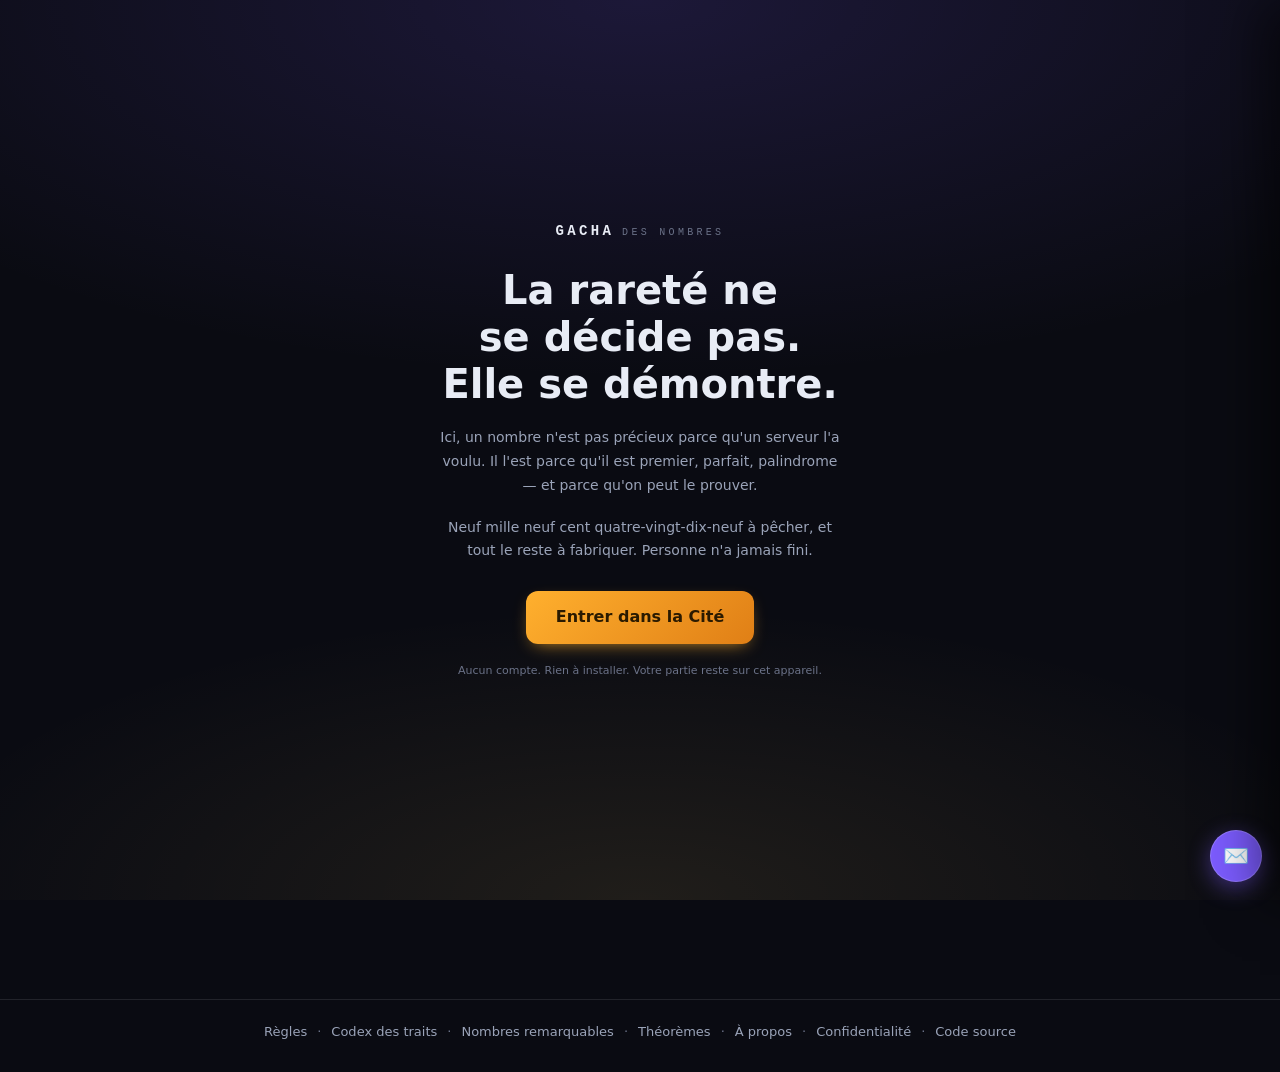
==== commit 76a4c3bd: "raccorder l'interface et les styles de tout ce qui précède Co-Authored-By: Claude Opus 5 <noreply@an" ====
--- a/index.html
+++ b/index.html
@@ -10,7 +10,7 @@
 <meta property="og:type" content="website">
 <!-- ?v=N sur chaque asset : sans ça les navigateurs resservent le JS en cache
      après une modification. Incrémenter à chaque changement de source. -->
-<link rel="stylesheet" href="css/style.css?v=147">
+<link rel="stylesheet" href="css/style.css?v=230">
 <link rel="icon" href="data:image/svg+xml,<svg xmlns='http://www.w3.org/2000/svg' viewBox='0 0 100 100'><text y='.9em' font-size='90'>🔢</text></svg>">
 <!-- AdSense. La balise est posée en dur, et pas seulement injectée par
      js/pub.js, parce que la validation du site par Google se fait sur le HTML
@@ -21,6 +21,9 @@
         crossorigin="anonymous"></script>
 </head>
 <body>
+<!-- La vue du lieu, en fond de page. Fixe, voilée, derrière tout le reste :
+     voir poserFondDeLieu() dans js/hub.js. -->
+<div id="fondLieu" class="fondLieu" aria-hidden="true"></div>
 
 <div id="boot"><div class="bootInner"><div class="bootNum">0000</div><p>Évaluation de dix mille nombres…</p></div></div>
 
@@ -30,6 +33,22 @@
     <span class="brandText"><b>GACHA</b><i>DES NOMBRES</i></span>
   </div>
   <div class="wallet">
+    <!-- ⚠ AIDE DE TEST — voir ACTES_TEST dans js/actes.js. Elle est peinte en
+         rouge tramé, comme celles de l'Atelier : un bouton qui efface tout ne
+         doit jamais ressembler au reste de l'interface. -->
+    <button class="neuf" id="btnNeuf" type="button"
+            title="Test — repartir de zéro, comme un nouveau joueur">⟲ neuf</button>
+    <!-- Le Carnet : quêtes en cours, porte de l'acte, curiosités. Il vit dans
+         l'en-tête pour être atteignable de n'importe quel onglet — c'est la
+         réponse à « qu'est-ce que je dois faire ? », et cette question se pose
+         partout. -->
+    <!-- ⚠ AIDE DE DÉVELOPPEMENT — l'interrupteur du mode placement. Il
+         n'apparaît qu'en local et seulement sur la Carte : voir CARTE_DEV
+         dans js/hub.js, qui le retire du document ailleurs. -->
+    <button class="neuf placement" id="btnPlacement" type="button" hidden
+            title="Dev — activer le placement des bâtiments">⇱ placement</button>
+    <button class="carnetBtn" id="carnetBtn" type="button"
+            title="Carnet — quêtes et progression">📓<i class="badge alert" id="bCarnet"></i></button>
     <button class="nuage" id="nuageBtn" title="Sauvegarde en ligne"><span class="nIc">◌</span><span class="nTxt">…</span></button>
     <div class="cur coins" title="Jetons — servent aux tirages">
       <span class="ic">🪙</span>
@@ -45,7 +64,8 @@
 </header>
 
 <nav class="tabs" id="tabs">
-  <button data-tab="hub"><span>🗺️</span>Carte</button>
+  <button data-tab="hub"><span>🗺️</span>Carte<i class="badge alert" id="bActe"></i></button>
+  <button data-tab="frise"><span>📜</span>Frise</button>
   <button data-tab="gacha"      class="on"><span>🎰</span>Tirage<i class="badge" id="bTirage"></i></button>
   <button data-tab="collection"><span>🗃️</span>Collection<i class="badge" id="bCollection"></i></button>
   <button data-tab="forge"><span>⚒️</span>Forge</button>
@@ -53,7 +73,9 @@
   <button data-tab="bonus"><span>🎁</span>Bonus<i class="badge alert" id="bBonus"></i></button>
   <button data-tab="minijeux"><span>🎮</span>Mini-jeux</button>
   <button data-tab="classement"><span>🏆</span>Classement</button>
-  <button data-tab="oracle"><span>🔮</span>Oracle</button>
+  <button data-tab="comptoir"><span>🧮</span>Comptoir</button>
+  <button data-tab="observatoire"><span>🔭</span>Observatoire</button>
+  <button data-tab="casino"><span>🎲</span>Casino</button>
   <button data-tab="retours"><span>✉️</span>Retours</button>
 </nav>
 
@@ -62,20 +84,26 @@
   <!-- ══════════ CARTE ══════════ -->
   <section id="tab-hub" class="tab">
     <h2>🗺️ La carte</h2>
-    <p class="lead">Le tirage règne de <b>1 à 9 999</b>. Au-delà se dresse le mur, et il n'a que
-       deux portes : la <b>Forge</b>, qui fabrique ce que le hasard ne donne pas, et
-       l'<b>Expédition</b>, qui va le chercher au loin.</p>
     <div id="hubZone"></div>
+  </section>
+
+  <!-- ══════════ FRISE ══════════
+       Plan de travail, pas onglet de jeu : il sert à trancher ce qui devient
+       une quête et ce qui reste du décor. Pas d'emplacement publicitaire ici —
+       c'est une page de lecture continue, une annonce au milieu la couperait. -->
+  <section id="tab-frise" class="tab">
+    <div class="forgeIntro">
+      <h2>📜 La Frise</h2>
+      <p>Quatre mille ans, point par point. Chaque notice porte ce qu'on peut en
+         faire : <b>déjà dans le jeu</b>, <b>procédure jouable</b> — il y a un geste
+         à refaire à la main —, <b>donne des nombres</b>, ou simplement <b>décor</b>.
+         Les dates disputées le disent.</p>
+    </div>
+    <div id="friZone"></div>
   </section>
 
   <!-- ══════════ TIRAGE ══════════ -->
   <section id="tab-gacha" class="tab on">
-    <!-- La vue du lieu, reprise de la carte. Elle ouvre l'onglet, très loin de
-         l'emplacement publicitaire posé plus bas : une image collée à une
-         annonce se prend pour l'annonce, et le clic qui suit est un clic
-         invalide. Voir .lieuBanniere dans la feuille de style. -->
-    <div class="lieuBanniere" data-lieu="vivier"></div>
-
     <div class="pullStage">
       <div class="machine">
         <div class="machineGlow"></div>
@@ -144,8 +172,6 @@
 
   <!-- ══════════ FORGE ══════════ -->
   <section id="tab-forge" class="tab">
-    <div class="lieuBanniere" data-lieu="forge"></div>
-
     <div class="forgeIntro">
       <h2>⚒️ La Forge — Le Compte est Bon</h2>
       <p>Le tirage règne sur <b>1 à 9 999</b> : c'est le domaine de la chance. La Forge règne sur le reste — <b>0</b>, et <b>10 000 à 99 999</b> : c'est le domaine de l'adresse. Ici vous ne choisissez pas ce que vous fabriquez. La Forge pioche six nombres dans votre collection, annonce une cible, et vous laisse chercher.</p>
@@ -189,9 +215,6 @@
 
   <!-- ══════════ MINI-JEUX ══════════ -->
   <section id="tab-minijeux" class="tab">
-    <!-- Deux lieux partagent cet onglet : la bannière suit l'exercice choisi. -->
-    <div class="lieuBanniere" data-lieu="academie" data-lieu-variante="minijeux"></div>
-
     <div class="forgeIntro">
       <h2>🎮 Mini-jeux</h2>
       <p>Quatre exercices courts. Les deux premiers apprennent à reconnaître les
@@ -229,30 +252,6 @@
 
   </section>
 
-  <!-- ══════════ ORACLE ══════════ -->
-  <section id="tab-oracle" class="tab">
-    <div class="forgeIntro">
-      <h2>🔮 L'Oracle</h2>
-      <p>Interrogez n'importe quel entier de <b>0</b> à <b>99 999</b>. L'Oracle est gratuit et ne vous donne rien : il vous dit seulement ce que le nombre vaut, et pourquoi.</p>
-    </div>
-    <div class="oracleBar">
-      <input type="number" id="oracleIn" min="0" max="99999" placeholder="Un nombre…" inputmode="numeric">
-      <button class="btn" id="btnOracle">Consulter</button>
-      <button class="btn ghost" id="btnOracleRnd">🎲 Au hasard</button>
-    </div>
-    <div id="oracleOut"></div>
-
-    <!-- Entre la fiche et le codex. -->
-    <div class="pubVue" data-vue="oracle"></div>
-
-    <div class="codex">
-      <h3>Codex des traits</h3>
-      <p class="tiny">Toutes les propriétés que le moteur sait reconnaître, de la plus précieuse à la plus banale.</p>
-      <div class="codexList" id="codexList"></div>
-    </div>
-  </section>
-
-
   <!-- ══════════ ATELIER ══════════ -->
   <section id="tab-atelier" class="tab">
     <h2>🛠️ L'Atelier</h2>
@@ -261,6 +260,77 @@
        le crible vit sur vos premiers, la règle à calcul sur vos puissances de deux.
        Ils se paient en <b>poussière</b>, et ils en produisent.</p>
     <div id="atZone"></div>
+  </section>
+
+  <!-- ══════════ LE COMPTOIR ══════════ -->
+  <section id="tab-comptoir" class="tab">
+    <h2>🧮 Le Comptoir</h2>
+    <!-- ⚠ ENCART PROVISOIRE — à retirer le jour où le lieu ouvre pour de bon.
+         Il est écrit ici, en HTML, et non produit par le rendu : un bandeau
+         temporaire doit se supprimer en effaçant cinq lignes, pas en
+         démontant une fonction. -->
+    <aside class="aVenir">
+      <span class="avEtiq">Bientôt</span>
+      <p class="avMot"><b>Le Comptoir ouvrira sur la numération.</b> On y changera un
+         nombre de base comme on change de monnaie, pour voir ce qui lui reste :
+         dix-neuf des traits que reconnaît la Cité — palindrome, repdigit, narcissique,
+         Kaprekar — ne parlent pas du nombre mais de son écriture décimale. Ils ne
+         disent rien de lui : ils disent que nous avons dix doigts.</p>
+      <p class="avNote">Ce que vous voyez ci-dessous est un premier jet, ouvert en
+         avance. Il fonctionne, mais il bougera encore.</p>
+    </aside>
+    <p class="lead">La même valeur, écrite autrement. Dix-neuf des traits que reconnaît
+       la Cité ne parlent pas du nombre : ils parlent de son écriture décimale.
+       Changez la base et regardez lesquels survivent.</p>
+    <div id="cpZone"></div>
+  </section>
+
+  <!-- ══════════ L'OBSERVATOIRE ══════════ -->
+  <section id="tab-observatoire" class="tab">
+    <h2>🔭 L'Observatoire</h2>
+    <!-- ⚠ ENCART PROVISOIRE — à retirer le jour où le lieu ouvre pour de bon.
+         Il est écrit ici, en HTML, et non produit par le rendu : un bandeau
+         temporaire doit se supprimer en effaçant cinq lignes, pas en
+         démontant une fonction. -->
+    <aside class="aVenir">
+      <span class="avEtiq">Bientôt</span>
+      <p class="avMot"><b>L'Observatoire ouvrira sur les statistiques.</b> Pas celles
+         du jeu : les vôtres. Votre couverture du vivier palier par palier, la densité
+         de vos premiers comparée à celle du vivier entier, les traits qui vous
+         manquent du plus rare au plus commun — et le compte exact de ce qu'il reste
+         à payer, donné par le problème du collectionneur de coupons. Il est brutal,
+         et c'est plus honnête que de le taire.</p>
+      <p class="avNote">Ce que vous voyez ci-dessous est un premier jet, ouvert en
+         avance. Il fonctionne, mais il bougera encore.</p>
+    </aside>
+    <p class="lead">Ce que vous avez, mesuré contre ce qui existe. Le Casino dit ce qui
+       va arriver ; ici on mesure ce qui est arrivé — et ce que coûtera la suite.</p>
+    <div id="obZone"></div>
+  </section>
+
+  <!-- ══════════ LE CASINO ══════════ -->
+  <section id="tab-casino" class="tab">
+    <h2>🎲 Le Casino</h2>
+    <!-- ⚠ ENCART PROVISOIRE — à retirer le jour où le lieu ouvre pour de bon.
+         Il est écrit ici, en HTML, et non produit par le rendu : un bandeau
+         temporaire doit se supprimer en effaçant cinq lignes, pas en
+         démontant une fonction. -->
+    <aside class="aVenir">
+      <span class="avEtiq">Bientôt</span>
+      <p class="avMot"><b>Le Casino ouvrira sur les probabilités et le dénombrement.</b>
+         Le problème des partis, posé à Pascal par un joueur en 1654, qui fait naître
+         la théorie des probabilités en six lettres. Ce que comptent vraiment Catalan,
+         Bell, Motzkin et les factorielles. Et les taux réels du tirage, que le jeu
+         n'affiche nulle part ailleurs. <b>On n'y gagnera jamais de nombres</b> : la
+         rareté se démontre, elle ne se mise pas.</p>
+      <p class="avNote">Ce que vous voyez ci-dessous est un premier jet, ouvert en
+         avance. Il fonctionne, mais il bougera encore.</p>
+    </aside>
+    <p class="lead">Les probabilités sont nées ici : d'une partie de dés interrompue, et
+       d'un joueur qui voulait sa part. <b>On n'y gagne aucun nombre</b> — la rareté se
+       démontre, elle ne se mise pas. On y gagne de connaître ses chances : le jeu montre
+       ici ses taux réels, et nulle part ailleurs.</p>
+    <div id="csZone"></div>
   </section>
 
   <!-- ══════════ RETOURS ══════════ -->
@@ -303,26 +373,57 @@
 <!-- fiche détaillée -->
 <div id="modal" class="modal"><div class="modalBox" id="modalBox"></div></div>
 
+<!-- L'accueil : la page vide d'avant la ville. Elle recouvre tout tant que
+     le joueur n'a pas poussé la porte. -->
+<div id="accueilBoite" class="accueilBoite"></div>
+
+<!-- La visite guidée : elle assombrit la page et découpe un trou autour de
+     ce dont elle parle. -->
+<div id="visiteBoite" class="visiteBoite"></div>
+
+<!-- Le Carnet : quêtes, porte de l'acte, curiosités. -->
+<div id="carnetBoite" class="carnetBoite"></div>
+
+<!-- La Place et ses gens. -->
+<div id="placeBoite" class="placeBoite"></div>
+
+<!-- Le choix d'un lieu dans un quartier. Même coque que les autres modales. -->
+<div id="quartierBoite" class="quartierBoite"></div>
+
+<!-- Le tutoriel de l'acte 0. -->
+<div id="seuilBoite" class="seuilBoite"></div>
+
+<!-- La saynète d'une quête. Surcouche, comme la révélation des tirages :
+     elle interrompt, puis rend la main. -->
+<div id="queteBoite" class="queteBoite"></div>
+
 <div id="toasts"></div>
 
-<script src="js/config.js?v=147"></script>
-<script src="js/pub.js?v=147"></script>
-<script src="js/numerology.js?v=147"></script>
-<script src="js/data.js?v=147"></script>
-<script src="js/state.js?v=147"></script>
-<script src="js/nuage.js?v=147"></script>
-<script src="js/classement.js?v=147"></script>
-<script src="js/forge.js?v=147"></script>
-<script src="js/forge-ui.js?v=147"></script>
-<script src="js/revision.js?v=147"></script>
-<script src="js/appariement.js?v=147"></script>
-<script src="js/calcul.js?v=147"></script>
-<script src="js/expedition.js?v=147"></script>
-<script src="js/retours.js?v=147"></script>
-<script src="js/atelier.js?v=147"></script>
-<script src="js/hub.js?v=147"></script>
-<script src="js/fond.js?v=147"></script>
-<script src="js/ui.js?v=147"></script>
-<script src="js/retour.js?v=147"></script>
+<script src="js/config.js?v=230"></script>
+<script src="js/pub.js?v=230"></script>
+<script src="js/numerology.js?v=230"></script>
+<script src="js/data.js?v=230"></script>
+<script src="js/state.js?v=230"></script>
+<script src="js/nuage.js?v=230"></script>
+<script src="js/classement.js?v=230"></script>
+<script src="js/forge.js?v=230"></script>
+<script src="js/forge-ui.js?v=230"></script>
+<script src="js/revision.js?v=230"></script>
+<script src="js/appariement.js?v=230"></script>
+<script src="js/calcul.js?v=230"></script>
+<script src="js/expedition.js?v=230"></script>
+<script src="js/retours.js?v=230"></script>
+<script src="js/atelier.js?v=230"></script>
+<script src="js/actes.js?v=230"></script>
+<script src="js/visite.js?v=230"></script>
+<script src="js/quetes.js?v=230"></script>
+<script src="js/frise.js?v=230"></script>
+<script src="js/comptoir.js?v=230"></script>
+<script src="js/casino.js?v=230"></script>
+<script src="js/observatoire.js?v=230"></script>
+<script src="js/hub.js?v=230"></script>
+<script src="js/fond.js?v=230"></script>
+<script src="js/ui.js?v=230"></script>
+<script src="js/retour.js?v=230"></script>
 </body>
 </html>
--- a/css/style.css
+++ b/css/style.css
@@ -31,8 +31,12 @@
 * { box-sizing: border-box; }
 html, body { margin: 0; padding: 0; }
 
+/* Le fond de base est peint sur la racine, pas sur le corps : la vue du lieu
+   se glisse ENTRE les deux, et un corps opaque l'aurait masquée. */
+html { background: var(--bg); }
+
 body {
-  background: var(--bg);
+  background: transparent;
   color: var(--txt);
   font-family: var(--sans);
   font-size: 15px;
@@ -517,17 +521,6 @@
 .statsPanel small { color: var(--dim2); font-size: 12px; }
 .dangerZone { text-align: center; padding-top: 10px; border-top: 1px solid var(--line); }
 
-/* ══════════ ORACLE ══════════ */
-.oracleBar { display: flex; gap: 10px; flex-wrap: wrap; margin-bottom: 18px; }
-.oracleBar input { font-size: 22px; width: 220px; text-align: center; }
-.oracleCard {
-  padding: 22px; border-radius: 18px; margin-bottom: 26px;
-  border: 1px solid var(--rc); background: linear-gradient(150deg, color-mix(in srgb, var(--rc) 14%, transparent), rgba(255,255,255,.02));
-}
-.oracleTop { display: flex; align-items: baseline; gap: 16px; flex-wrap: wrap; margin-bottom: 4px; }
-.oracleTop .n { font-family: var(--mono); font-size: clamp(38px, 8vw, 60px); font-weight: 700; line-height: 1; }
-.oracleTop .rr { color: var(--rc); font-weight: 700; letter-spacing: .12em; text-transform: uppercase; font-size: 13px; }
-.oracleMeta { font-family: var(--mono); font-size: 13px; color: var(--dim); margin-bottom: 16px; }
 .traitList { display: flex; flex-direction: column; gap: 7px; }
 .traitRow {
   display: flex; gap: 11px; align-items: flex-start;
@@ -556,8 +549,6 @@
 .traitRow .pts.zero { color: var(--dim2); }
 .traitRow.culte { border-color: rgba(255,176,46,.45); background: rgba(255,176,46,.09); }
 
-.codex { margin-top: 30px; }
-.codexList { display: grid; grid-template-columns: repeat(auto-fill, minmax(300px, 1fr)); gap: 8px; margin-top: 12px; }
 
 /* ══════════ RÉVÉLATION ══════════ */
 .reveal {
@@ -574,7 +565,12 @@
 .revealFoot { display: flex; align-items: center; gap: 16px; flex-wrap: wrap; justify-content: center; }
 .revealFoot span { font-family: var(--mono); font-size: 13px; color: var(--dim); }
 
-.rcard { perspective: 900px; }
+/* `position: relative` pour que les anneaux d'irradiation se placent sur la
+   carte. Ils vivent sur ::before et ::after de .rcard, PAS sur .face : la face
+   est retournée en 3D et masquée de dos, un halo posé dessus disparaîtrait
+   pendant la première moitié du retournement, c'est-à-dire au moment précis où
+   l'on veut qu'il se voie. */
+.rcard { perspective: 900px; position: relative; }
 .rcard .inner {
   position: relative; width: 100%; aspect-ratio: 3/4;
   transform-style: preserve-3d; transform: rotateY(180deg);
@@ -606,24 +602,18 @@
   padding: 2px 7px; border-radius: 99px; background: var(--r-peucommun); color: #04210f;
 }
 .rcard .face .dup { position: absolute; top: 7px; right: 7px; font-family: var(--mono); font-size: 10px; color: var(--dustc); }
+/* Le halo s'installe au lieu de détoner. L'ancienne version projetait un
+   anneau de 26 px en 0,4 s : ça claquait, et ça ne laissait rien derrière. */
+.rcard.flip[data-r="epique"] .face,
 .rcard.flip[data-r="legendaire"] .face,
-.rcard.flip[data-r="mythique"] .face { animation: burst .7s ease-out; }
+.rcard.flip[data-r="mythique"] .face { animation: burst 1.1s ease-out both; }
 @keyframes burst {
-  0%   { box-shadow: 0 0 0 0 var(--rc); }
-  60%  { box-shadow: 0 0 0 26px transparent; }
+  0%   { box-shadow: 0 0 0 0 transparent; }
   100% { box-shadow: 0 0 34px -12px var(--rc), inset 0 0 40px -22px var(--rc); }
 }
 
-/* ══════════ MODALE ══════════ */
-.modal { position: fixed; inset: 0; z-index: 120; display: none; place-items: center; padding: 20px; background: rgba(6,7,12,.8); backdrop-filter: blur(6px); }
-.modal.on { display: grid; }
-.modalBox {
-  width: min(560px, 100%); max-height: 86vh; overflow-y: auto;
-  padding: 24px; border-radius: 20px;
-  border: 1px solid var(--rc, var(--line));
-  background: linear-gradient(160deg, color-mix(in srgb, var(--rc) 12%, #0e1019), #0b0d15);
-}
-.modalClose { float: right; }
+/* La modale du nombre : sa coque est décrite avec toutes les autres, tout en
+   bas de cette feuille — voir « LES MODALES ». */
 
 /* ══════════ TOASTS ══════════ */
 #toasts { position: fixed; right: 16px; bottom: 88px; z-index: 200; display: flex; flex-direction: column; gap: 8px; align-items: flex-end; }
@@ -948,9 +938,19 @@
 .revealGrid.dense {
   grid-template-columns: repeat(auto-fill, minmax(62px, 1fr));
   gap: 6px; width: min(1100px, 94vw);
-  max-height: 62vh; overflow-y: auto; padding: 4px;
-}
-.revealGrid.dense .rcard .inner { aspect-ratio: 1; transition: none; }
+  max-height: 62vh; padding: 4px;
+  /* Les rayons débordent des cartes du bord et ajoutaient une barre de
+     défilement latérale. On coupe donc l'axe horizontal et on laisse le
+     vertical défiler. (Le moteur résout ce `clip` en `hidden` quand l'autre
+     axe est `auto` — vérifié : la grille n'est pas défilable en x, ni à la
+     souris ni par `scrollLeft`.) */
+  overflow-x: clip; overflow-y: auto;
+}
+/* La transition RESTE, même sur cent cartes : c'est elle qui fait la
+   révélation. Elle était coupée ici, si bien que la cascade n'aurait rien
+   animé du tout. Comme les cartes se retournent l'une après l'autre, il n'y
+   en a qu'une poignée en mouvement à un instant donné. */
+.revealGrid.dense .rcard .inner { aspect-ratio: 1; }
 .revealGrid.dense .rcard .face { gap: 1px; padding: 4px; }
 .revealGrid.dense .rcard .face .n { font-size: 15px; }
 .revealGrid.dense .rcard .face .rr,
@@ -999,6 +999,13 @@
 .nForm { display: flex; gap: 8px; flex-wrap: wrap; margin: 10px 0; }
 .nForm input { flex: 1; min-width: 180px; font-size: 15px; }
 .nBtns { display: flex; gap: 8px; flex-wrap: wrap; margin: 16px 0 10px; }
+/* Le détail chiffré d'une décision : ce qu'on va perdre, en clair. Une modale
+   qui propose d'effacer doit dire quoi. */
+.nDetail {
+  margin: 0; padding: 10px 13px; border-radius: 10px;
+  border: 1px solid var(--line); background: rgba(0,0,0,.28);
+  font-size: 12.5px; color: var(--dim);
+}
 .nChoix { display: flex; gap: 12px; flex-wrap: wrap; margin: 18px 0; }
 .nChoix .btn { flex: 1; min-width: 200px; flex-direction: column; gap: 3px; padding: 16px; }
 .nChoix .btn small { font-weight: 400; opacity: .85; font-size: 12px; }
@@ -1244,6 +1251,53 @@
 .chapo { font-size: 15.5px; color: var(--dim); margin-bottom: 26px; }
 .retour { margin-top: 40px; }
 .docListe { display: flex; flex-direction: column; gap: 12px; margin: 16px 0 30px; }
+
+/* ---------- le Codex : une ligne par trait, dépliable ----------
+   Ce qui reste visible replié est ce qu'on vient chercher — le nom, l'effectif,
+   les points. La définition se déplie. Soixante-cinq définitions à plat
+   faisaient une page qu'on ne parcourait pas, on la subissait. */
+.docListe { gap: 5px; }
+details.docTrait { padding: 0; overflow: hidden; }
+details.docTrait > summary {
+  display: flex; align-items: baseline; gap: 10px;
+  padding: 10px 14px; cursor: pointer; list-style: none;
+  transition: background .12s;
+}
+details.docTrait > summary::-webkit-details-marker { display: none; }
+details.docTrait > summary:hover { background: rgba(255,255,255,.03); }
+details.docTrait > summary:focus-visible { outline: 2px solid var(--coin); outline-offset: -2px; }
+/* Le chevron dit qu'il y a quelque chose dessous, et de quel côté ça s'ouvre. */
+details.docTrait > summary::after {
+  content: '⌄'; margin-left: 2px; flex: none;
+  font-size: 13px; color: var(--dim2); transition: transform .15s;
+}
+details.docTrait[open] > summary::after { transform: rotate(180deg); }
+@media (prefers-reduced-motion: reduce) { details.docTrait > summary::after { transition: none; } }
+
+.docEmoji { font-size: 16px; line-height: 1; flex: none; }
+.docNom { font-size: 14.5px; font-weight: 600; flex: 1; min-width: 0; }
+
+/* L'effectif : le compte en évidence, la part en second. C'est la définition
+   la plus courte qu'on puisse donner d'une rareté. */
+.docCompte {
+  display: inline-flex; align-items: baseline; gap: 6px; flex: none;
+  font-family: var(--mono); font-variant-numeric: tabular-nums;
+}
+.docCompte b { font-size: 13px; color: var(--txt); }
+.docCompte i { font-style: normal; font-size: 10.5px; color: var(--dim2); }
+
+details.docTrait .docCorps { padding: 0 14px 12px 40px; }
+details.docTrait .docCorps p { margin: 0 0 6px; font-size: 14px; }
+details.docTrait .docCorps p:last-child { margin-bottom: 0; }
+
+@media (max-width: 560px) {
+  details.docTrait > summary { flex-wrap: wrap; gap: 7px; padding: 9px 11px; }
+  /* Le nom prend toute la première ligne, le compte et les points passent
+     dessous : à 375 px, les quatre colonnes se coupaient au milieu d'un mot. */
+  .docNom { flex-basis: calc(100% - 40px); }
+  .docCompte { margin-left: 26px; }
+  details.docTrait .docCorps { padding: 0 11px 11px 26px; }
+}
 .docTrait, .docNombre, .docTheo {
   padding: 15px 18px; border-radius: 14px;
   border: 1px solid var(--line); background: var(--panel);
@@ -1996,53 +2050,19 @@
    téléphone de 340 px sans rien cacher ni rien faire défiler. */
 /* Le plafond de hauteur passait avant le rapport de forme : il écrasait le plan
    et tassait les rangs les uns sur les autres. C'est la hauteur qui commande. */
-.villePlan { position: relative; width: 100%; aspect-ratio: 4 / 5; min-height: 880px; }
+/* Neuf rangs depuis que le Comptoir, le Casino et l'Observatoire y sont : la
+   hauteur suit le nombre de rangs, sinon les emprises se recouvrent. Elle est
+   calée sur l'écart entre deux rangs (11 unités du repère) multiplié par la
+   plus haute vignette. */
+.villePlan { position: relative; width: 100%; aspect-ratio: 4 / 5; min-height: 1300px; }
 /* Le plan large : la ville entière tient sous les yeux, sans défiler. Le
    plancher de hauteur évite qu'entre 900 et 1 000 px le plan se tasse au point
    que les légendes se rejoignent. Les emprises y sont plus étroites : la rue
    basse compte cinq bâtiments depuis que l'Atelier est arrivé. */
-.villePlan.large { aspect-ratio: 16 / 11; min-height: 660px; }
-.villePlan.large .villeLieu { width: 19%; max-width: 150px; }
-.villePlan.large .villeMur { top: 28%; }
-
-.villeRoutes { position: absolute; inset: 0; width: 100%; height: 100%; }
-/* Sans `non-scaling-stroke`, l'épaisseur du trait se déformerait avec le plan —
-   les rues seraient larges en bas et fines sur les côtés. */
-.villeRue {
-  fill: none; stroke: var(--line2); stroke-width: 7; stroke-linecap: round;
-  stroke-linejoin: round; vector-effect: non-scaling-stroke; opacity: .28;
-}
-.villeRiviere {
-  fill: none; stroke: #3d6ea8; stroke-width: 9; stroke-linecap: round;
-  vector-effect: non-scaling-stroke; opacity: .32;
-}
-/* La place, en HTML : ronde à toutes les formes de plan. */
-.villePlace {
-  position: absolute; transform: translate(-50%, -50%);
-  width: 96px; height: 96px; border-radius: 50%;
-  border: 1px dashed var(--line2); background: rgba(124,92,255,.06);
-  pointer-events: none;
-}
-.villePlace::after {
-  content: ''; position: absolute; inset: 44px; border-radius: 50%;
-  background: var(--line2); opacity: .7;
-}
-
-/* ---------- le rempart ---------- */
-.villeMur {
-  position: absolute; left: 0; right: 0; top: 22%; height: 14px;
-  transform: translateY(-50%);
-  background:
-    repeating-linear-gradient(90deg, var(--line2) 0 13px, transparent 13px 21px)
-      0 0 / auto 6px no-repeat,
-    linear-gradient(var(--line2), var(--line2)) 0 6px / 100% 3px no-repeat;
-  opacity: .8;
-}
-.villeMur span {
-  position: absolute; right: 6px; top: -7px; white-space: nowrap;
-  padding: 1px 8px; border-radius: 3px; background: #12131c;
-  font-size: 9px; letter-spacing: .15em; text-transform: uppercase; color: var(--coin);
-}
+.villePlan.large { aspect-ratio: 16 / 11; min-height: 810px; }
+.villePlan.large .villeLieu { width: 18%; max-width: 150px; }
+
+
 
 /* ---------- un bâtiment ---------- */
 /* Un lieu est un SYMBOLE LÉGENDÉ, pas une carte. Des cartes bordées alignées
@@ -2050,7 +2070,7 @@
    on écrit son nom dessous. */
 .villeLieu {
   position: absolute; transform: translate(-50%, -50%);
-  width: 30%; max-width: 178px; padding: 0;
+  width: 42%; max-width: 178px; padding: 0;
   display: flex; flex-direction: column; align-items: center; gap: 4px;
   text-align: center; text-decoration: none; font: inherit; color: var(--txt);
   border: 0; background: none; cursor: pointer;
@@ -2086,73 +2106,36 @@
   padding: 0 5px; border-radius: 5px; background: rgba(12,13,20,.72);
 }
 
-/* ---------- les lieux qui ont leur vue ----------
-   Une vignette n'est pas un pictogramme : elle est large, elle a besoin de son
-   format. L'emprise devient donc un rectangle, et le nom se lit dessous comme
-   pour les autres — un plan reste un plan. */
-.villeLieu.vue { width: 44%; max-width: 210px; }
-.villePlan.large .villeLieu.vue { width: 22%; max-width: 190px; }
-.villeVue {
-  display: block; width: 100%; height: auto; aspect-ratio: 450 / 254;
-  object-fit: cover; border-radius: 12px;
-  border: 1px solid var(--line2); background: var(--bg2);
-  transition: transform .13s, border-color .13s, box-shadow .13s, filter .13s;
-  /* Assombrie au repos : la carte doit rester lisible, et c'est le survol qui
-     révèle le lieu. */
-  filter: saturate(.75) brightness(.72);
-}
-.villeLieu:hover .villeVue {
-  transform: translateY(-3px) scale(1.04); filter: none;
-  border-color: var(--accent); box-shadow: 0 12px 26px -12px var(--accent);
-}
-
-/* ---------- la vue s'ouvre au survol ----------
-    Sur le plan, une vignette fait 190 px : on distingue une forge d'un vivier,
-   pas ce qu'il y a dedans. Au survol elle s'ouvre en grand — les fichiers font
-   900 px de large, on reste donc en deçà, et l'image ouverte est nette.
-
-   Le point de fuite vient du plan (`--fuite`, posé par hub.js) : une vignette
-   de bord grandit vers l'intérieur de la ville, jamais par-dessus le cadre.
-   Réservé au vrai survol : au doigt, l'agrandissement resterait collé après le
-   tap, et le tap sert à entrer dans le lieu. */
-@media (hover: hover) and (pointer: fine) {
-  .villeLieu.vue { z-index: 1; }
-  .villeLieu.vue:hover, .villeLieu.vue:focus-visible { z-index: 5; }
-  .villeLieu.vue:hover .villeVue, .villeLieu.vue:focus-visible .villeVue {
-    transform: scale(2.6); transform-origin: var(--fuite, center) center;
-    filter: none; border-color: var(--accent);
-    box-shadow: 0 22px 50px -14px rgba(0,0,0,.85), 0 0 0 1px var(--accent);
-  }
-  .villeLieu.vue.porte:hover .villeVue, .villeLieu.vue.porte:focus-visible .villeVue {
-    border-color: var(--coin);
-    box-shadow: 0 22px 50px -14px rgba(0,0,0,.85), 0 0 0 1px var(--coin);
-  }
-  /* Le nom passe au-dessus de l'image ouverte : sans cela, la vignette d'à
-     côté recouvrait la légende du lieu qu'on est en train de regarder. */
-  .villeLieu.vue:hover .villeNom, .villeLieu.vue:focus-visible .villeNom {
-    position: relative; z-index: 1; background: rgba(12,13,20,.95);
-  }
-  /* Un lieu fermé ne s'ouvre pas : il n'y a rien à aller voir. */
-  .villeLieu.vue.ferme:hover .villeVue { transform: none; filter: saturate(0) brightness(.5); }
-}
-.villeLieu:focus-visible .villeVue { outline: 2px solid var(--coin); outline-offset: 3px; }
-.villeLieu.porte .villeVue { border-color: rgba(255,215,106,.55); }
-.villeLieu.porte:hover .villeVue {
-  border-color: var(--coin); box-shadow: 0 12px 26px -12px var(--coin);
-}
-.villeLieu.ferme .villeVue { filter: saturate(0) brightness(.5); }
+/* ---------- ce qui a été retiré ----------
+   Les lieux montraient une VIGNETTE photographique sur le plan plutôt qu'un
+   picto : emprise rectangulaire, image assombrie au repos, agrandissement au
+   survol. C'était juste tant que le plan était un schéma. Sur une
+   illustration, ces cinq images cachent le dessin qu'elles étaient censées
+   situer — le plan ne porte donc plus que des pictos, et les règles
+   correspondantes (`.villeVue`, `.villeLieu.vue`) sont supprimées.
+
+   Les images, elles, servent toujours : voir `.qrBandeau`, dans le volet d'un
+   quartier, où une vignette est grande, seule et regardée.
+   ---------------------------------------- */
 
 /* Les deux portes sont bâties SUR le rempart : elles s'en distinguent, et ce
-   sont les seuls bâtiments un peu plus grands que les autres. */
-.villeLieu.porte .villeIcone {
+   sont les seuls bâtiments un peu plus grands que les autres.
+
+   LEUR ZONE S'APPELLE « rempart » ET NON « porte », et ce n'est pas un détail
+   de goût : `.porte` est déjà la classe du panneau d'acte posé au-dessus du
+   plan, avec son fond `var(--panel)` et sa bordure claire. Les deux bâtiments
+   portaient la même classe et héritaient donc de ce fond — un carré blanc
+   translucide autour de l'Expédition et de la Forge, que personne n'avait
+   demandé et que rien ne nommait. Deux choses différentes, deux noms. */
+.villeLieu.rempart .villeIcone {
   width: 66px; height: 66px; stroke: var(--coin);
   border-color: rgba(255,215,106,.55);
   background: linear-gradient(165deg, rgba(48,39,17,.97), rgba(16,18,29,.97));
 }
-.villeLieu.porte:hover .villeIcone {
+.villeLieu.rempart:hover .villeIcone {
   border-color: var(--coin); box-shadow: 0 12px 26px -12px var(--coin); stroke: var(--coin);
 }
-.villeLieu.porte .villeJauge { color: var(--coin); }
+.villeLieu.rempart .villeJauge { color: var(--coin); }
 
 /* Au-delà du mur : rien n'est acquis, tout est à aller chercher. */
 .villeLieu.loin .villeIcone {
@@ -2168,7 +2151,6 @@
   background: rgba(16,18,29,.94); box-shadow: none; stroke: var(--dim);
 }
 
-.villeLegende { margin: 10px 2px 0; color: var(--dim2); text-align: center; }
 
 @media (max-width: 560px) {
   .villeCadre { padding: 6px; }
@@ -2176,14 +2158,9 @@
      portes en occupent toute la largeur, et l'étiquette se faisait couper d'un
      côté ou de l'autre. Elle disparaît, et la légende sous le plan porte le
      chiffre à sa place — une étiquette tronquée est pire qu'aucune. */
-  .villeMur span { display: none; }
-  .villePlace { width: 74px; height: 74px; }
-  .villePlace::after { inset: 34px; }
   .villePlan { aspect-ratio: 2 / 3; }
-  .villeLieu { width: 42%; }
-  .villeLieu.vue { width: 46%; }
   .villeIcone { width: 44px; height: 44px; padding: 7px; }
-  .villeLieu.porte .villeIcone { width: 52px; height: 52px; }
+  .villeLieu.rempart .villeIcone { width: 52px; height: 52px; }
   .villeNom { font-size: 11.5px; }
   /* La description saute : sur un téléphone, le nom et le compteur suffisent à
      savoir où l'on met les pieds, et le reste encombrerait le plan. */
@@ -2194,7 +2171,6 @@
   .villeIcone, .villeLieu:hover .villeIcone { transition: none; transform: none; }
   /* L'agrandissement reste — c'est ce qui donne à voir l'image — mais il est
      instantané : c'est le glissement qui gêne, pas la taille. */
-  .villeVue { transition: none; }
 }
 
 /* ============================================================
@@ -2872,35 +2848,1514 @@
 }
 @media (prefers-reduced-motion: reduce) { .pcSautoir, .pcRoue, .pcTrou { transition: none; } }
 
+
 /* ============================================================
-   LA VUE DU LIEU EN TÊTE D'ONGLET
-
-   Un bandeau, pas une affiche : il annonce le lieu et rend la main. La hauteur
-   est plafonnée pour que le jeu reste au-dessus de la ligne de flottaison —
-   sinon l'annonce posée plus bas remonterait d'autant, ce qui revient à la
-   rapprocher des commandes. Voir poserBannieresDeLieu() dans js/hub.js.
+   LA FRISE
+
+   Une page de lecture, pas un tableau de bord : la colonne de texte reste
+   étroite, et la date tient un rail à gauche pour que l'œil descende le temps
+   sans le chercher. Le badge de piste est à droite, où l'on va quand on trie.
    ============================================================ */
-.lieuBanniere { margin: 0 0 20px; }
-.lieuBanniere:empty { display: none; }   /* image absente : pas de trou */
-
-.lieuVue {
-  /* Centrée sur la page, et JAMAIS plus large que le fichier. Les vues font
-     900 pixels de large ; le bandeau s'arrête à 720, ce qui laisse le jeu
-     au-dessus de la ligne de flottaison et garde une marge de définition : on
-     réduit toujours, et réduire n'abîme rien. Un agrandissement, si. */
-  display: block; margin: 0 auto;
-  /* Deux plafonds, et l'image se range dans les deux sans être recadrée : la
-     largeur pour la mise en page, la hauteur pour que le jeu reste au-dessus
-     de la ligne de flottaison. Sur l'onglet du tirage, un bandeau de 400 px
-     poussait la machine et ses boutons hors de l'écran d'accueil. */
-  width: auto; height: auto;
-  max-width: min(100%, 720px); max-height: 300px;
-  border-radius: 14px; border: 1px solid var(--line);
-  /* Un peu retenue : c'est une vue d'ouverture, pas le sujet de la page. */
-  filter: saturate(.9) brightness(.9);
-}
-
+.friFiltres {
+  display: flex; flex-wrap: wrap; gap: 7px; margin-bottom: 18px;
+  position: sticky; top: 0; z-index: 2;
+  padding: 8px 0; background: var(--bg);
+}
+.friFiltre {
+  display: inline-flex; align-items: center; gap: 6px;
+  padding: 6px 11px; border-radius: 99px; cursor: pointer;
+  border: 1px solid var(--line); background: var(--panel);
+  color: var(--dim); font: inherit; font-size: 12px;
+  transition: border-color .12s, color .12s, background .12s;
+}
+.friFiltre i { font-style: normal; font-family: var(--mono); font-size: 10px; color: var(--dim2); }
+.friFiltre:hover { border-color: var(--accent); color: var(--txt); }
+.friFiltre.on {
+  border-color: var(--accent); color: var(--txt); background: rgba(124,92,255,.16);
+}
+.friFiltre.on i { color: var(--txt); }
+.friFiltre:focus-visible { outline: 2px solid var(--coin); outline-offset: 2px; }
+
+.friListe { display: flex; flex-direction: column; gap: 8px; }
+
+/* Le nom de l'âge coupe le flux : c'est le seul repère de niveau supérieur. */
+.friAge {
+  margin: 22px 0 6px; padding-bottom: 6px;
+  border-bottom: 1px solid var(--line);
+  font-size: 12px; font-weight: 600; letter-spacing: .09em; text-transform: uppercase;
+  color: var(--dim2);
+}
+.friAge:first-child { margin-top: 0; }
+
+.friLigne {
+  display: grid; align-items: start; gap: 14px;
+  grid-template-columns: 92px minmax(0, 1fr) 190px;
+  padding: 12px 15px; border-radius: 12px;
+  border: 1px solid var(--line); background: var(--panel);
+  border-left: 3px solid var(--line2);
+}
+/* La couleur du liseré dit la piste sans qu'on ait à lire le badge : on
+   descend la frise en cherchant du vert, et on trouve ce qui est jouable. */
+.friLigne.enJeu     { border-left-color: var(--gold); }
+.friLigne.procedure { border-left-color: #7ee6a4; }
+.friLigne.nombres   { border-left-color: var(--accent); }
+.friLigne.decor     { border-left-color: var(--line2); opacity: .82; }
+
+.friAn {
+  font-family: var(--mono); font-size: 12px; color: var(--coin);
+  padding-top: 2px; white-space: nowrap;
+}
+.friCorps { min-width: 0; }
+.friCorps h4 {
+  margin: 0 0 3px; font-size: 14px; font-weight: 600; line-height: 1.3;
+  text-wrap: balance;
+}
+.friQui { color: var(--accent); font-weight: 600; }
+.friQui::before { content: '· '; color: var(--dim2); font-weight: 400; }
+.friLieu { font-size: 11px; font-weight: 400; color: var(--dim2); }
+.friLieu::before { content: '· '; }
+.friTexte { margin: 0; font-size: 12.5px; color: var(--dim); line-height: 1.5; max-width: 62ch; }
+
+/* Ce qui est disputé, et ce qu'on pourrait en faire : deux registres
+   différents du texte principal, et différents entre eux. */
+.friDoute {
+  margin: 7px 0 0; padding: 6px 9px; border-radius: 7px;
+  border-left: 2px solid rgba(255,176,46,.55); background: rgba(255,176,46,.07);
+  font-size: 11.5px; color: #e0c48a; line-height: 1.45; max-width: 62ch;
+}
+.friIdee {
+  margin: 7px 0 0; padding: 6px 9px; border-radius: 7px;
+  border-left: 2px solid rgba(124,92,255,.5); background: rgba(124,92,255,.08);
+  font-size: 11.5px; color: #c3b4f5; line-height: 1.45; max-width: 62ch;
+}
+.friIdee::before { content: '→ '; color: var(--accent); }
+
+.friPiste { display: flex; flex-direction: column; align-items: flex-start; gap: 5px; }
+.friBadge {
+  padding: 3px 8px; border-radius: 7px; white-space: nowrap;
+  font-size: 10.5px; font-weight: 600;
+  border: 1px solid var(--line2); background: rgba(0,0,0,.2); color: var(--dim);
+}
+.friBadge.enJeu     { border-color: rgba(255,176,46,.5); color: var(--gold); }
+.friBadge.procedure { border-color: rgba(126,230,164,.45); color: #7ee6a4; }
+.friBadge.nombres   { border-color: rgba(124,92,255,.5); color: #c3b4f5; }
+.friLien { font-size: 10.5px; color: var(--dim2); line-height: 1.35; }
+
+@media (max-width: 860px) {
+  /* La colonne de piste passe sous le texte : à cette largeur, trois colonnes
+     réduisaient la notice à quarante caractères par ligne. */
+  .friLigne { grid-template-columns: 78px minmax(0, 1fr); }
+  .friAn    { grid-row: 1; grid-column: 1; }
+  .friCorps { grid-row: 1; grid-column: 2; }
+  .friPiste {
+    grid-row: 2; grid-column: 2;
+    flex-direction: row; align-items: center; flex-wrap: wrap; gap: 8px;
+  }
+}
 @media (max-width: 560px) {
-  .lieuBanniere { margin-bottom: 16px; }
-  .lieuVue { border-radius: 12px; }
-}
+  .friLigne { grid-template-columns: 1fr; gap: 6px; padding: 11px 12px; }
+  .friAn    { grid-row: 1; grid-column: 1; }
+  .friCorps { grid-row: 2; grid-column: 1; }
+  .friPiste { grid-row: 3; grid-column: 1; }
+  .friFiltre { font-size: 11px; padding: 5px 9px; }
+}
+
+/* ============================================================
+   LES SAYNÈTES — LE SEUIL ET LES QUÊTES
+
+   Une surcouche qui interrompt puis rend la main, comme la révélation des
+   tirages. Elle est sobre : c'est du texte qu'on lit, pas un effet.
+   ============================================================ */
+
+/* Seule la géométrie reste ici : bordure, fond et ombre viennent de la coque
+   commune des modales, en bas de cette feuille. */
+.qtCadre, .slCadre {
+  width: min(560px, 100%); max-height: 88vh; overflow-y: auto;
+  padding: 20px 22px;
+}
+
+.qtTete { display: flex; align-items: baseline; gap: 10px; flex-wrap: wrap; margin-bottom: 14px; }
+.qtTitre { font-size: 16px; font-weight: 600; flex: 1; }
+.qtLieu { font-family: var(--mono); font-size: 10.5px; color: var(--dim2); }
+
+.qtScene { min-height: 128px; }
+.qtQui {
+  display: inline-block; margin-bottom: 6px;
+  font-size: 12px; font-weight: 600; color: var(--coin); letter-spacing: .03em;
+}
+.qtTexte { margin: 0; font-size: 14px; line-height: 1.62; color: var(--txt); max-width: 58ch; }
+/* Une scène de calcul se lit en colonne, chiffres alignés : c'est le moment
+   où le joueur doit pouvoir vérifier de tête. */
+.qtScene.calcul .qtTexte {
+  font-family: var(--mono); font-size: 14.5px; line-height: 1.9;
+  padding: 12px 14px; border-radius: 10px;
+  border-left: 2px solid var(--coin); background: rgba(255,215,106,.07);
+}
+
+.qtPied { display: flex; align-items: center; gap: 12px; margin-top: 18px; }
+.qtPerles { display: flex; gap: 5px; flex: 1; }
+.qtPerles i {
+  width: 7px; height: 7px; border-radius: 50%; background: var(--line2);
+}
+.qtPerles i.bon { background: var(--coin); }
+.qtPerles i.encours { background: var(--accent); box-shadow: 0 0 0 3px rgba(124,92,255,.22); }
+
+.slActe {
+  display: block; margin-bottom: 12px;
+  font-family: var(--mono); font-size: 10.5px; letter-spacing: .12em;
+  text-transform: uppercase; color: var(--dim2);
+}
+.slTexte { margin: 0; font-size: 15px; line-height: 1.7; max-width: 54ch; min-height: 120px; }
+.slPied { display: flex; align-items: center; gap: 12px; margin-top: 20px; }
+
+/* La bulle de quête sur un bâtiment de la Cité. */
+.villeBulle {
+  position: absolute; top: -6px; right: -6px;
+  min-width: 20px; height: 20px; padding: 0 5px; border-radius: 99px;
+  display: grid; place-items: center;
+  background: var(--coin); color: #1a1206;
+  font-family: var(--mono); font-size: 11px; font-weight: 700;
+  box-shadow: 0 0 0 2px rgba(12,13,20,.9), 0 0 14px -2px var(--coin);
+  animation: bulleRespire 2.4s ease-in-out infinite;
+}
+@keyframes bulleRespire { 50% { transform: scale(1.12); } }
+@media (prefers-reduced-motion: reduce) { .villeBulle { animation: none; } }
+
+/* Un trait qu'on ne sait pas encore nommer. Les points sont là — la rareté
+   est acquise — mais le nom manque, et ça se voit. */
+.traitRow.inconnu {
+  border-style: dashed; border-color: rgba(255,215,106,.4);
+  background: rgba(255,215,106,.05);
+}
+.traitRow.inconnu .em { opacity: .8; }
+.traitRow.inconnu b { color: var(--coin); }
+
+/* ⚠ AIDE DE TEST. Voyante par choix : elle doit gêner tant qu'elle est là. */
+.friTest {
+  display: flex; align-items: center; gap: 10px; flex-wrap: wrap;
+  margin-bottom: 16px; padding: 10px 13px; border-radius: 11px;
+  border: 1px dashed #ff6b81; background: rgba(255,107,129,.1);
+  font-size: 12px; color: #ff9aa8;
+}
+.friTest b { color: #ffc4cd; }
+.friTest i { flex-basis: 100%; font-size: 10.5px; color: var(--dim2); font-style: normal; }
+
+@media (max-width: 560px) {
+  .qtCadre, .slCadre { padding: 16px 15px; }
+  .qtTexte, .slTexte { font-size: 13.5px; }
+}
+
+/* Un instrument que l'époque n'a pas encore inventé : présent, éteint, daté. */
+.atLigne.scelle { opacity: .42; }
+.atLigne.scelle .atFacteur b { color: var(--dim2); }
+.atScelle {
+  font-size: 11.5px; font-weight: 600; color: var(--dim2);
+  white-space: nowrap; text-align: center;
+}
+
+/* `#tabs button { display: flex }` l'emporte sur la règle `[hidden]` du
+   navigateur : sans cette ligne, un onglet verrouillé porte bien l'attribut et
+   reste parfaitement visible. Le JavaScript disait « masqué », l'écran disait
+   le contraire. */
+#tabs button[hidden] { display: none !important; }
+
+/* ============================================================
+   LA PORTE DE L'ACTE
+
+   Une liste de courses, pas un trophée : on doit lire d'un coup d'œil ce qui
+   manque. Elle ne devient dorée que quand elle est franchissable — le reste du
+   temps elle reste sobre, sinon elle crierait en permanence.
+   ============================================================ */
+.porte {
+  margin-bottom: 16px; padding: 14px 16px; border-radius: 14px;
+  border: 1px solid var(--line); background: var(--panel);
+  transition: border-color .2s, background .2s;
+}
+.porte.prete {
+  border-color: var(--coin); background: rgba(255,215,106,.07);
+  box-shadow: 0 0 0 1px rgba(255,215,106,.25);
+}
+.porte.finie { border-style: dashed; }
+
+.porteTete { display: flex; align-items: baseline; gap: 10px; flex-wrap: wrap; margin-bottom: 10px; }
+.porteActe {
+  font-family: var(--mono); font-size: 11px; letter-spacing: .1em;
+  text-transform: uppercase; color: var(--coin);
+}
+.porteVers { font-size: 12.5px; color: var(--dim); }
+.porteVers i { font-family: var(--mono); font-style: normal; font-size: 11px; color: var(--dim2); }
+
+.porteListe { list-style: none; margin: 0 0 12px; padding: 0; display: flex; flex-direction: column; gap: 5px; }
+.porteListe li { display: flex; align-items: baseline; gap: 9px; font-size: 13px; color: var(--dim); }
+.porteListe li.ok { color: var(--txt); }
+.porteCoche {
+  width: 15px; flex: none; text-align: center;
+  font-size: 12px; color: var(--dim2);
+}
+.porteListe li.ok .porteCoche { color: #7ee6a4; }
+.porteTexte { flex: 1; min-width: 0; }
+.porteListe li.ok .porteTexte { text-decoration: line-through; text-decoration-color: rgba(126,230,164,.5); }
+.porteCompte {
+  font-family: var(--mono); font-size: 11px; color: var(--dim2);
+  font-variant-numeric: tabular-nums; white-space: nowrap;
+}
+.porteListe li.ok .porteCompte { color: #7ee6a4; }
+
+.porteMot { margin: 0; font-size: 12px; color: var(--dim2); font-style: italic; }
+
+@media (max-width: 560px) {
+  .porte { padding: 12px 13px; }
+  .porteListe li { font-size: 12.5px; }
+  .porte .btn { width: 100%; }
+}
+
+/* ============================================================
+   LA VISITE GUIDÉE
+
+   Le trou n'est pas un masque : c'est un bloc dont l'ombre portée noircit
+   9 999 pixels tout autour. Le seul procédé qui marche partout, y compris sur
+   les vieux Safari, et qui ne coûte aucune couche de composition de plus.
+   ============================================================ */
+.visiteBoite { display: none; }
+/* AU-DESSUS DE LA RÉCAPITULATION, ET C'EST LA CONDITION POUR QU'ELLE SERVE.
+   La surcouche de tirage est à 100 ; la visite était à 90, donc ses trois
+   étapes sur la prise se dessinaient DERRIÈRE elle. On ne les voyait qu'après
+   avoir refermé — c'est-à-dire en pointant des cartes qui n'étaient plus là.
+   130 la met au-dessus de la récapitulation (100) et de la fenêtre d'un
+   quartier (110). */
+.visiteBoite.on {
+  display: block; position: fixed; inset: 0; z-index: 130;
+  /* LA SURCOUCHE NE CAPTE RIEN. Elle couvre toute la fenêtre : si elle prenait
+     les clics, le bouton qu'elle met en lumière serait précisément le seul
+     qu'on ne pourrait pas presser — c'est exactement ce qui arrivait. Seule la
+     bulle les reprend, plus bas. */
+  pointer-events: none;
+}
+
+.vsTrou {
+  position: fixed; border-radius: 12px;
+  box-shadow: 0 0 0 9999px rgba(6,7,12,.86), 0 0 0 2px var(--coin) inset;
+  pointer-events: none;              /* l'assombrissement ne bloque rien */
+  transition: top .18s, left .18s, width .18s, height .18s;
+}
+@media (prefers-reduced-motion: reduce) { .vsTrou { transition: none; } }
+
+.vsBulle {
+  /* La bulle est le seul élément de la visite qui reçoive les clics : ses deux
+     boutons doivent marcher, le reste de l'écran appartient au jeu. */
+  pointer-events: auto;
+  position: fixed; width: min(340px, calc(100vw - 24px));
+  padding: 14px 16px; border-radius: 14px;
+  border: 1px solid rgba(185,138,78,.5);
+  background: linear-gradient(165deg, rgba(34,29,22,.99), rgba(15,16,24,.99));
+  box-shadow: 0 24px 60px -20px rgba(0,0,0,.95);
+}
+.vsPas {
+  font-family: var(--mono); font-size: 10px; letter-spacing: .1em;
+  text-transform: uppercase; color: var(--dim2);
+}
+.vsTitre { margin: 4px 0 6px; font-size: 15px; font-weight: 600; }
+.vsTexte { margin: 0; font-size: 13px; line-height: 1.6; color: var(--txt); }
+.vsPied { display: flex; align-items: center; gap: 10px; margin-top: 14px; flex-wrap: wrap; }
+.vsConsigne {
+  flex: 1; font-size: 12px; font-weight: 600; color: var(--coin);
+  animation: vsRespire 1.8s ease-in-out infinite;
+}
+@keyframes vsRespire { 50% { opacity: .55; } }
+@media (prefers-reduced-motion: reduce) { .vsConsigne { animation: none; } }
+.vsPied .btn { flex: none; }
+.vsPied .btn.ghost { margin-left: auto; opacity: .6; font-size: 11px; }
+
+/* ---------- la Place ---------- */
+
+.plEmoji { font-size: 15px; line-height: 1; }
+.plRole { margin: 12px 0 0; font-size: 11.5px; color: var(--dim2); font-style: italic; }
+
+/* ============================================================
+   L'ACCUEIL
+
+   La seule page du jeu qui ne demande rien. Elle recouvre tout — en-tête et
+   barre d'onglets compris : on n'entre pas dans la Cité par le menu.
+   ============================================================ */
+.accueilBoite { display: none; }
+.accueilBoite.on {
+  display: grid; place-items: center; position: fixed; inset: 0; z-index: 120;
+  padding: 24px;
+  background:
+    radial-gradient(120% 70% at 50% 0%, rgba(124,92,255,.16), transparent 60%),
+    radial-gradient(90% 50% at 50% 100%, rgba(255,215,106,.09), transparent 65%),
+    var(--bg);
+  overflow-y: auto;
+}
+/* Rien ne défile derrière l'accueil, et le reste du jeu ne se lit pas au
+   travers : on ne devine pas la ville avant d'y entrer. */
+body.surAccueil { overflow: hidden; }
+
+.acCadre {
+  display: flex; flex-direction: column; align-items: center; gap: 18px;
+  width: min(560px, 100%); text-align: center;
+}
+
+.acMarque {
+  display: inline-flex; align-items: baseline; gap: 8px;
+  font-family: var(--mono); letter-spacing: .22em; text-transform: uppercase;
+}
+.acMarque b { font-size: 14px; color: var(--txt); }
+.acMarque i { font-size: 10px; font-style: normal; color: var(--dim2); }
+
+.acTitre {
+  margin: 6px 0 0; font-size: clamp(26px, 6vw, 40px); line-height: 1.18;
+  font-weight: 700; text-wrap: balance;
+}
+.acMot {
+  margin: 0; max-width: 46ch; font-size: 14px; line-height: 1.7; color: var(--dim);
+}
+.accueilBoite .btn.big { margin-top: 10px; padding: 14px 30px; font-size: 16px; }
+.acPied { font-size: 11px; color: var(--dim2); }
+
+/* ⚠ AIDE DE TEST — la remise à neuf, dans l'en-tête. Rouge tramé : un bouton
+   qui efface tout ne doit jamais ressembler au reste de l'interface. */
+.neuf {
+  padding: 5px 9px; border-radius: 9px; cursor: pointer; align-self: center;
+  border: 1px dashed #ff6b81; background: rgba(255,107,129,.12); color: #ff9aa8;
+  font-family: var(--mono); font-size: 10px; white-space: nowrap;
+}
+.neuf:hover { background: rgba(255,107,129,.24); }
+.neuf:focus-visible { outline: 2px solid #ff6b81; outline-offset: 2px; }
+@media (max-width: 560px) { .neuf { font-size: 9px; padding: 4px 7px; } }
+
+/* ============================================================
+   LA VUE DU LIEU, EN FOND DE PAGE
+
+   Fixe, voilée, derrière tout. Voir poserFondDeLieu() dans js/hub.js pour le
+   raisonnement — l'essentiel tient en trois lignes : la lisibilité passe avant
+   l'illustration, les annonces ne flottent jamais dessus, et le fond ne défile
+   pas avec le contenu.
+   ============================================================ */
+.fondLieu {
+  /* DEUX COUCHES, DEUX RANGS EXPLICITES. La vue du lieu est au fond (-2), le
+     décor mathématique juste au-dessus (-1), le contenu par-dessus tout. Les
+     deux étaient à -1 et ne tenaient leur ordre que de leur position dans le
+     DOM — un ordre qu'un simple `appendChild` ailleurs aurait renversé, et les
+     identités seraient passées derrière l'illustration. */
+  position: fixed; inset: 0; z-index: -2;
+  background-position: center; background-size: cover; background-repeat: no-repeat;
+  opacity: 0; transition: opacity .35s ease;
+  pointer-events: none;
+  /* On assombrit l'image plutôt que d'épaissir le voile : un voile délave
+     l'illustration vers la couleur de fond, l'assombrissement en garde les
+     formes.
+
+     LE RÉGLAGE EST MESURÉ, pas choisi à l'œil. Le texte le plus pâle du jeu
+     (--dim2) vaut 4,1 de contraste sur fond plein — déjà sous le seuil WCAG de
+     4,5, c'est une couleur d'étiquette. Avec l'illustration dessous il tombe à
+     3,1 dans le PIRE cas, c'est-à-dire s'il se pose exactement sur le pixel le
+     plus clair de l'image ; en cas moyen il reste à 4,0, inchangé. Descendre le
+     voile plus bas ferait passer ce pire cas sous 3,0, et là on ne lit plus. */
+  filter: brightness(.85) saturate(.95);
+}
+/* L'opacité vient du curseur — un seul réglage pour tout le jeu, rangé dans
+   localStorage. La moitié par défaut : voir poserCurseurFond() dans js/hub.js
+   pour la mesure de lisibilité qui fixe ce point. */
+.fondLieu.on { opacity: var(--fond-op, .5); }
+@media (prefers-reduced-motion: reduce) { .fondLieu { transition: none; } }
+
+/* LE VOILE. C'est lui qui rend le texte lisible, et il est épais par choix :
+   une illustration qu'on devine vaut mieux qu'un paragraphe qu'on déchiffre.
+   Il s'ouvre légèrement vers le bas, là où le contenu est plus dense. */
+.fondLieu::after {
+  content: ''; position: absolute; inset: 0;
+  background:
+    linear-gradient(to bottom,
+      color-mix(in srgb, var(--bg) 70%, transparent) 0%,
+      color-mix(in srgb, var(--bg) 80%, transparent) 45%,
+      color-mix(in srgb, var(--bg) 90%, transparent) 100%);
+}
+
+/* Un emplacement publicitaire ne flotte pas sur une illustration : il se
+   confondrait avec elle, et un clic sur l'image prise pour l'annonce est un
+   clic invalide — le premier motif de fermeture de compte chez Google. */
+.pub, .pubRail {
+  background: var(--bg);
+  border-radius: 12px;
+}
+
+/* ---------- le curseur d'opacité du fond ----------
+   Discret et à droite : c'est un réglage de confort, pas une commande de jeu.
+   Il ne s'affiche que sur les onglets qui ont une vue à régler. */
+.fondReglage {
+  display: flex; align-items: center; justify-content: flex-end; gap: 9px;
+  margin: 0 0 10px; font-size: 11px; color: var(--dim2);
+}
+.fondReglage label { cursor: default; white-space: nowrap; }
+.fondReglage input[type="range"] {
+  width: 110px; height: 3px; -webkit-appearance: none; appearance: none;
+  background: var(--line2); border-radius: 99px; cursor: pointer;
+}
+.fondReglage input[type="range"]::-webkit-slider-thumb {
+  -webkit-appearance: none; appearance: none;
+  width: 13px; height: 13px; border-radius: 50%;
+  background: var(--accent); border: 0; cursor: pointer;
+}
+.fondReglage input[type="range"]::-moz-range-thumb {
+  width: 13px; height: 13px; border-radius: 50%;
+  background: var(--accent); border: 0; cursor: pointer;
+}
+.fondReglage input[type="range"]:focus-visible { outline: 2px solid var(--coin); outline-offset: 4px; }
+.fondReglage .fondVal {
+  font-family: var(--mono); font-variant-numeric: tabular-nums;
+  min-width: 38px; text-align: right;
+}
+
+@media (max-width: 560px) {
+  .fondReglage input[type="range"] { width: 88px; }
+}
+
+
+/* ============================================================
+   LES RAYONS DES HAUTS PALIERS
+
+   L'effet des gachas : des traits fins qui partent du bord de la carte dans
+   toutes les directions, tournent lentement, s'éteignent et sont remplacés par
+   d'autres. La version précédente projetait un anneau net en une demi-seconde —
+   ça claquait, et il ne restait rien après.
+
+   COMMENT C'EST FAIT, ET POURQUOI COMME ÇA. Un `repeating-conic-gradient` : un
+   dégradé conique qui alterne couleur et vide donne des rayons droits, sans un
+   seul élément de plus dans la page. Deux couches tournent en sens INVERSE, à
+   des vitesses et des nombres de rayons différents ; là où elles se croisent,
+   un rayon s'éteint pendant qu'un autre s'allume. C'est ce croisement qui fait
+   le renouvellement, pas une animation par rayon.
+
+   LE MASQUE FAIT TOUT LE TRAVAIL DE PROPRETÉ. Sans lui, le dégradé serait un
+   disque plein qui recouvrirait la carte. Le masque radial creuse le centre —
+   les rayons naissent au bord de la carte, pas dessus — et les éteint en
+   allant vers l'extérieur, pour qu'ils se perdent au lieu de se couper net.
+
+   Trois crans : l'Épique a une couche, le Légendaire deux, le Mythique deux
+   plus vives et plus rapides.
+   ============================================================ */
+/* LES CARTES QUI RAYONNENT PASSENT DEVANT LEURS VOISINES.
+
+   Sans ça, l'effet ne se voyait que sur la première carte de la grille : les
+   rayons débordent, et chaque carte suivante se peignait par-dessus ceux de la
+   précédente. Un Épique coincé entre deux voisines n'irradiait donc nulle part.
+
+   L'ordre suit la rareté — un Mythique passe devant un Légendaire — et comme
+   les rayons sont translucides, ils éclairent les cartes voisines au lieu de
+   les cacher. C'est exactement ce qu'on veut : la lumière déborde. */
+.rcard[data-r="epique"]     { z-index: 1; }
+.rcard[data-r="legendaire"] { z-index: 2; }
+.rcard[data-r="mythique"]   { z-index: 3; }
+
+.rcard[data-r="epique"]::before,
+.rcard[data-r="legendaire"]::before,
+.rcard[data-r="legendaire"]::after,
+.rcard[data-r="mythique"]::before,
+.rcard[data-r="mythique"]::after {
+  content: ''; position: absolute; pointer-events: none;
+  left: 50%; top: 50%; width: 250%; aspect-ratio: 1;
+  transform: translate(-50%, -50%);
+  opacity: 0;                       /* rien avant que la carte ne se retourne */
+  /* Les rayons naissent au bord de la carte et s'éteignent au loin. */
+  -webkit-mask-image: radial-gradient(closest-side, transparent 26%, #000 42%, transparent 78%);
+          mask-image: radial-gradient(closest-side, transparent 26%, #000 42%, transparent 78%);
+}
+
+/* La couche qui tourne dans le sens des aiguilles : des rayons larges. */
+.rcard[data-r="epique"]::before,
+.rcard[data-r="legendaire"]::before,
+.rcard[data-r="mythique"]::before {
+  background: repeating-conic-gradient(from 0deg,
+    var(--rc) 0deg 1.6deg, transparent 1.6deg 15deg);
+}
+/* Celle qui tourne à l'envers : plus de rayons, plus fins. Le décalage des
+   deux vitesses est ce qui donne l'impression que les traits se renouvellent. */
+.rcard[data-r="legendaire"]::after,
+.rcard[data-r="mythique"]::after {
+  background: repeating-conic-gradient(from 7deg,
+    var(--rc) 0deg .9deg, transparent .9deg 9deg);
+}
+
+.rcard.flip[data-r="epique"]::before {
+  animation: rayonner 26s linear infinite, respirerRayons 3.4s ease-in-out .25s infinite both;
+}
+.rcard.flip[data-r="legendaire"]::before,
+.rcard.flip[data-r="mythique"]::before {
+  animation: rayonner 22s linear infinite, respirerRayons 3s ease-in-out .25s infinite both;
+}
+.rcard.flip[data-r="legendaire"]::after,
+.rcard.flip[data-r="mythique"]::after {
+  animation: rayonnerInverse 31s linear infinite, respirerRayons 4.3s ease-in-out .5s infinite both;
+}
+
+/* La rotation doit reconduire le centrage : sans le `translate`, la couche
+   part se coller dans un coin dès la première image. */
+@keyframes rayonner {
+  from { transform: translate(-50%, -50%) rotate(0deg); }
+  to   { transform: translate(-50%, -50%) rotate(360deg); }
+}
+@keyframes rayonnerInverse {
+  from { transform: translate(-50%, -50%) rotate(0deg); }
+  to   { transform: translate(-50%, -50%) rotate(-360deg); }
+}
+/* Le souffle. Il ne descend jamais à zéro : les rayons faiblissent, ils ne
+   disparaissent pas — c'est la différence entre respirer et clignoter. */
+@keyframes respirerRayons {
+  0%   { opacity: 0; }
+  18%  { opacity: .30; }
+  50%  { opacity: .13; }
+  82%  { opacity: .26; }
+  100% { opacity: .13; }
+}
+
+.rcard.flip[data-r="mythique"]::before,
+.rcard.flip[data-r="mythique"]::after { filter: brightness(1.3); }
+
+/* Un doublon rayonne encore — c'est le même nombre — mais en veilleuse. */
+.rcard.dupe::before, .rcard.dupe::after { filter: saturate(.5) brightness(.7); }
+.rcard.dupe.flip::before, .rcard.dupe.flip::after { animation-name: rayonner, respirerFaible; }
+.rcard.dupe.flip[data-r="legendaire"]::after,
+.rcard.dupe.flip[data-r="mythique"]::after { animation-name: rayonnerInverse, respirerFaible; }
+@keyframes respirerFaible {
+  0% { opacity: 0; } 25% { opacity: .12; } 100% { opacity: .07; }
+}
+
+@media (prefers-reduced-motion: reduce) {
+  /* On garde la présence, on retire le mouvement : les rayons restent, fixes. */
+  .rcard::before, .rcard::after { animation: none !important; }
+  .rcard.flip[data-r="epique"]::before,
+  .rcard.flip[data-r="legendaire"]::before,
+  .rcard.flip[data-r="legendaire"]::after,
+  .rcard.flip[data-r="mythique"]::before,
+  .rcard.flip[data-r="mythique"]::after { opacity: .18 !important; }
+}
+
+/* En mode dense, une carte fait 63 px : à ce rayon, des traits de 1,6° font
+   moins d'un pixel de large et se fondent en un halo uniforme. On élargit le
+   trait et on en met moins — c'est le même effet, à une autre échelle. */
+.revealGrid.dense .rcard[data-r="epique"]::before,
+.revealGrid.dense .rcard[data-r="legendaire"]::before,
+.revealGrid.dense .rcard[data-r="mythique"]::before {
+  background: repeating-conic-gradient(from 0deg,
+    var(--rc) 0deg 3.4deg, transparent 3.4deg 26deg);
+}
+.revealGrid.dense .rcard[data-r="legendaire"]::after,
+.revealGrid.dense .rcard[data-r="mythique"]::after {
+  background: repeating-conic-gradient(from 13deg,
+    var(--rc) 0deg 2deg, transparent 2deg 17deg);
+}
+/* Et ils portent un peu plus loin, pour dépasser des cartes voisines. */
+.revealGrid.dense .rcard::before,
+.revealGrid.dense .rcard::after { width: 290%; }
+
+/* ---------- le quai de la Gare : le tableau des quêtes ---------- */
+.qtListe { display: flex; flex-direction: column; gap: 6px; }
+.qtLigne {
+  display: grid; align-items: baseline; gap: 4px 12px; width: 100%;
+  grid-template-columns: 1fr max-content; text-align: left; cursor: pointer;
+  padding: 10px 13px; border-radius: 11px;
+  border: 1px solid var(--line); background: var(--panel);
+  color: var(--txt); font: inherit;
+  transition: border-color .12s, background .12s;
+}
+.qtLigne:hover { border-color: var(--coin); background: var(--panel2); }
+.qtLigne:focus-visible { outline: 2px solid var(--coin); outline-offset: 2px; }
+.qtLTitre { font-size: 14px; font-weight: 600; }
+.qtLPas { font-family: var(--mono); font-size: 11px; color: var(--dim2); }
+.qtLQui { grid-column: 1; font-size: 11.5px; color: var(--accent); }
+.qtLEtat { grid-column: 1 / -1; font-size: 11.5px; color: var(--dim); }
+.qtLigne.faite { opacity: .5; }
+.qtLigne.faite .qtLEtat { color: #7ee6a4; }
+
+.qtVide { margin: 4px 0 0; font-size: 13px; color: var(--dim); line-height: 1.55; }
+.qtFaites { margin-top: 18px; }
+.qtFTitre {
+  display: block; margin-bottom: 7px;
+  font-size: 10.5px; letter-spacing: .1em; text-transform: uppercase; color: var(--dim2);
+}
+
+/* ---------- un objectif à remplir ---------- */
+.qtObjectif {
+  display: flex; align-items: baseline; gap: 10px; margin-top: 12px;
+  padding: 10px 13px; border-radius: 11px;
+  border: 1px dashed var(--line2); background: rgba(0,0,0,.22);
+  font-size: 13px; color: var(--dim);
+}
+.qtObjectif.ok { border-style: solid; border-color: rgba(126,230,164,.5); color: var(--txt); }
+.qtOCoche { color: var(--dim2); }
+.qtObjectif.ok .qtOCoche { color: #7ee6a4; }
+.qtOTexte { flex: 1; }
+.qtOCompte { font-family: var(--mono); font-size: 11.5px; color: var(--dim2); font-variant-numeric: tabular-nums; }
+.qtObjectif.ok .qtOCompte { color: #7ee6a4; }
+
+/* ---------- une énigme ---------- */
+.qtQuestion {
+  margin: 12px 0 0; padding: 12px 14px; border-radius: 10px;
+  border-left: 2px solid var(--coin); background: rgba(255,215,106,.07);
+  font-family: var(--mono); font-size: 14.5px; line-height: 1.6; color: var(--txt);
+}
+.qtReponse { display: flex; gap: 8px; margin-top: 12px; }
+.qtReponse input {
+  flex: 1; min-width: 0; padding: 9px 12px; border-radius: 10px;
+  border: 1px solid var(--line); background: rgba(0,0,0,.3); color: var(--txt);
+  font-family: var(--mono); font-size: 15px;
+}
+.qtReponse input:focus-visible { outline: 2px solid var(--coin); outline-offset: 1px; }
+/* L'erreur explique, elle ne gronde pas : elle porte l'indice. */
+.qtRate {
+  margin: 10px 0 0; padding: 9px 12px; border-radius: 9px;
+  border-left: 2px solid rgba(255,176,46,.6); background: rgba(255,176,46,.08);
+  font-size: 12.5px; color: #e0c48a; line-height: 1.5;
+}
+
+@media (max-width: 560px) {
+  .qtReponse { flex-direction: column; }
+  .qtReponse .btn { width: 100%; }
+}
+
+/* ---------- le Carnet ---------- */
+.carnetBtn {
+  position: relative; padding: 7px 10px; border-radius: 11px; cursor: pointer;
+  border: 1px solid var(--line); background: var(--panel); color: var(--txt);
+  font-size: 15px; line-height: 1; align-self: center;
+  transition: border-color .12s, background .12s;
+}
+.carnetBtn:hover { border-color: var(--coin); background: var(--panel2); }
+.carnetBtn:focus-visible { outline: 2px solid var(--coin); outline-offset: 2px; }
+.carnetBtn .badge { position: absolute; top: -5px; right: -5px; }
+
+/* ============================================================
+   LE CARNET — DEUX COLONNES, TAILLE FIXE
+
+   À gauche les actes, à droite l'acte consulté.
+
+   LE CADRE NE BOUGE JAMAIS. Sa hauteur est imposée, pas déduite du contenu :
+   sinon la fenêtre grandit et rétrécit à chaque acte visité, l'acte scellé
+   tenant en trois lignes et l'acte atteint en trois écrans. Les onglets se
+   déplaceraient sous le curseur entre deux clics — on viserait un acte et on
+   en ouvrirait un autre. C'est donc la colonne de droite qui défile, seule ;
+   le cadre et la colonne des actes restent immobiles.
+
+   Sous 700 px il n'y a plus la place pour deux colonnes : les onglets passent
+   en haut, en bande horizontale qui défile. La hauteur reste fixe.
+   ============================================================ */
+.cnCadre {
+  width: min(880px, 100%);
+  height: min(660px, 86vh);
+  max-height: none;              /* on annule celle de .qtCadre */
+  overflow: hidden;              /* le cadre ne défile pas : sa vue le fait */
+  display: flex; flex-direction: column;
+}
+
+.cnCorps {
+  display: grid; grid-template-columns: 172px 1fr; gap: 18px; margin-top: 12px;
+  flex: 1; min-height: 0;        /* sans min-height, la grille déborde le cadre */
+}
+
+.cnOnglets {
+  display: flex; flex-direction: column; gap: 4px;
+  align-self: stretch; overflow-y: auto; min-height: 0;
+}
+.cnOnglet {
+  display: grid; grid-template-columns: 16px 1fr; gap: 1px 8px;
+  width: 100%; text-align: left; cursor: pointer;
+  padding: 8px 11px; border-radius: 10px;
+  border: 1px solid transparent; background: none;
+  color: var(--txt); font: inherit;
+  transition: background .12s, border-color .12s;
+}
+.cnOnglet:hover { background: var(--panel); border-color: var(--line); }
+.cnOnglet:focus-visible { outline: 2px solid var(--coin); outline-offset: 2px; }
+.cnOnglet.actif { background: var(--panel2); border-color: var(--accent); }
+.cnOMarque { grid-row: 1 / 3; align-self: center; font-size: 11px; color: var(--dim2); }
+.cnOnglet.fait .cnOMarque { color: var(--ok, #6fd08c); }
+.cnOnglet.ici .cnOMarque { color: var(--accent); }
+.cnOActe {
+  font-family: var(--mono); font-size: 9.5px; letter-spacing: .1em;
+  text-transform: uppercase; color: var(--dim2);
+}
+.cnOnglet .cnONom { font-size: 12.5px; font-weight: 600; }
+/* Un acte hors de portée reste lisible : on le grise, on ne le cache pas.
+   Le joueur a le droit de savoir ce qui l'attend. */
+.cnOnglet.loin .cnONom { color: var(--dim2); font-weight: 500; }
+
+.cnVue { min-width: 0; overflow-y: auto; padding-right: 4px; }
+.cnVTete { margin-bottom: 4px; }
+.cnVEpoque { font-family: var(--mono); font-size: 10.5px; color: var(--coin); }
+.cnVNom { margin: 2px 0 3px; font-size: 17px; }
+.cnVSous { margin: 0 0 6px; font-size: 12.5px; color: var(--accent); }
+.cnVResume { margin: 0; font-size: 12.5px; color: var(--dim); line-height: 1.55; }
+
+/* Ce qu'un acte ouvre : des clefs, pas des boutons — on ne s'y rend pas
+   d'ici, on constate. */
+.cnClefs { display: flex; flex-wrap: wrap; gap: 6px; }
+.cnClef {
+  padding: 5px 10px; border-radius: 8px; font-size: 11.5px;
+  border: 1px solid var(--line2); background: var(--panel); color: var(--dim);
+}
+
+.cnBloc { margin-top: 20px; }
+.cnBloc:first-of-type { margin-top: 6px; }
+.cnTitre {
+  display: flex; align-items: baseline; gap: 8px; margin: 0 0 10px;
+  font-size: 11px; letter-spacing: .11em; text-transform: uppercase; color: var(--dim2);
+  padding-bottom: 7px; border-bottom: 1px solid var(--line);
+}
+.cnTitre i { font-family: var(--mono); font-style: normal; font-size: 11px; letter-spacing: 0; }
+.cnMot { margin: 0; font-size: 12.5px; color: var(--dim2); font-style: italic; }
+
+.cnQuetes { display: flex; flex-direction: column; gap: 6px; }
+.cnQuete {
+  display: grid; grid-template-columns: 1fr max-content; gap: 3px 12px;
+  width: 100%; text-align: left; cursor: pointer;
+  padding: 10px 13px; border-radius: 11px;
+  border: 1px solid var(--line); background: var(--panel);
+  color: var(--txt); font: inherit;
+  transition: border-color .12s, background .12s;
+}
+.cnQuete:hover { border-color: var(--coin); background: var(--panel2); }
+/* Une quête qui dort n'est pas cliquable : elle ne doit pas se présenter
+   comme un bouton. */
+.cnQuete.morte { cursor: default; opacity: .55; }
+.cnQuete.faite { border-color: rgba(185,138,78,.35); background: rgba(185,138,78,.05); }
+.cnQuete:focus-visible { outline: 2px solid var(--coin); outline-offset: 2px; }
+.cnQTitre { font-size: 13.5px; font-weight: 600; }
+.cnQPas { font-family: var(--mono); font-size: 11px; color: var(--dim2); }
+.cnQQui { grid-column: 1; font-size: 11px; color: var(--accent); }
+.cnQQuoi { grid-column: 1 / -1; font-size: 11.5px; color: var(--dim); }
+
+/* Une curiosité : une notice, pas une carte à statistiques. Elle ne rapporte
+   rien, elle se lit — c'est tout ce qu'on lui demande. */
+.cnObjets { display: flex; flex-direction: column; gap: 8px; }
+.cnObjet {
+  padding: 11px 14px; border-radius: 11px;
+  border: 1px solid rgba(185,138,78,.35); background: rgba(185,138,78,.06);
+}
+.cnODate { font-family: var(--mono); font-size: 10.5px; color: var(--coin); }
+.cnONomP { display: block; margin: 3px 0 5px; font-size: 14px; }
+/* Une pièce pas encore rapportée : la place est tenue, le contenu non. */
+.cnObjet.vide { border-style: dashed; border-color: var(--line2); background: none; }
+.cnObjet.vide .cnONomP { color: var(--dim2); }
+.cnOTexte { margin: 0 0 6px; font-size: 12.5px; color: var(--dim); line-height: 1.5; }
+.cnOQui { font-size: 11px; color: var(--dim2); }
+
+/* Un acte scellé : trois lignes au milieu d'un cadre qui, lui, ne bouge pas.
+   Le vide est assumé — c'est ce qu'il y a à voir. */
+.cnScelle {
+  height: 100%; display: flex; flex-direction: column;
+  align-items: center; justify-content: center; text-align: center;
+  gap: 8px; padding: 20px; color: var(--dim2);
+}
+.cnSCadenas { font-size: 30px; opacity: .5; }
+.cnSMot { margin: 0; font-size: 14px; color: var(--dim); }
+.cnSNote { margin: 0; max-width: 34ch; font-size: 12.5px; line-height: 1.55; font-style: italic; }
+
+@media (max-width: 700px) {
+  .cnCadre { height: min(660px, 88vh); }
+  .cnCorps { grid-template-columns: 1fr; grid-template-rows: auto 1fr; gap: 14px; }
+  .cnOnglets {
+    flex-direction: row; gap: 6px; align-self: start;
+    overflow-x: auto; overflow-y: hidden; padding-bottom: 6px;
+    border-bottom: 1px solid var(--line);
+    scrollbar-width: thin;
+  }
+  .cnOnglet { width: auto; flex: none; grid-template-columns: 16px auto; }
+}
+
+/* Sur la Frise, ce qu'on a rapporté se signale. */
+.friAcquis {
+  padding: 3px 8px; border-radius: 7px; white-space: nowrap;
+  font-size: 10.5px; font-weight: 600;
+  border: 1px solid rgba(185,138,78,.55); background: rgba(185,138,78,.14); color: var(--coin);
+}
+
+@media (max-width: 560px) {
+  .carnetBtn { padding: 6px 8px; font-size: 14px; }
+}
+
+/* ============================================================
+   LE COMPTOIR, LE CASINO, L'OBSERVATOIRE
+
+   Trois salles de lecture. Elles ne distribuent rien : leur mise en page est
+   donc celle d'un document, pas d'un tableau de bord — des tableaux qui se
+   lisent, des chiffres alignés, et pas un seul bouton qui rapporte.
+   ============================================================ */
+
+/* ---------- communs aux trois ---------- */
+.cpBloc, .csBloc, .obBloc { margin-top: 26px; }
+.cpBloc:first-child, .csBloc:first-child, .obBloc:first-child { margin-top: 14px; }
+.cpTitre, .csTitre, .obTitre {
+  display: flex; align-items: baseline; gap: 10px; flex-wrap: wrap; margin: 0 0 10px;
+  font-size: 12px; letter-spacing: .1em; text-transform: uppercase; color: var(--dim2);
+  padding-bottom: 8px; border-bottom: 1px solid var(--line);
+}
+.cpTitre i, .csTitre i, .obTitre i {
+  font-family: var(--mono); font-style: normal; font-size: 11px;
+  letter-spacing: 0; text-transform: none; color: var(--dim2);
+}
+.cpNote, .csNote, .obNote {
+  margin: 0 0 12px; font-size: 12.5px; color: var(--dim); line-height: 1.6;
+  max-width: 74ch;
+}
+/* Un tableau large ne fait jamais défiler la page de côté : il défile chez lui. */
+.cpTableCadre, .csTableCadre { overflow-x: auto; border-radius: 12px; border: 1px solid var(--line); }
+.cpTable, .csTable { width: 100%; border-collapse: collapse; font-size: 12.5px; }
+.cpTable th, .csTable th {
+  text-align: left; padding: 9px 12px; background: var(--panel2);
+  font-size: 10.5px; letter-spacing: .08em; text-transform: uppercase; color: var(--dim2);
+  font-weight: 600; white-space: nowrap;
+}
+.cpTable td, .csTable td { padding: 8px 12px; border-top: 1px solid var(--line); }
+
+/* ---------- Le Comptoir ---------- */
+.cpBarre { display: flex; align-items: center; gap: 8px; flex-wrap: wrap; margin-bottom: 14px; }
+.cpBarre label { font-size: 12.5px; color: var(--dim); }
+.cpBarre input {
+  width: 120px; padding: 7px 10px; border-radius: 9px;
+  border: 1px solid var(--line); background: rgba(0,0,0,.3); color: var(--txt);
+  font-family: var(--mono); font-size: 13px;
+}
+.cpEspace { flex: 1; }
+.cpVerdict {
+  margin: 0 0 16px; padding: 12px 15px; border-radius: 12px;
+  border: 1px solid rgba(185,138,78,.35); background: rgba(185,138,78,.06);
+  font-size: 13px; line-height: 1.6;
+}
+.cpTable tbody tr { cursor: pointer; }
+.cpTable tbody tr:hover { background: var(--panel); }
+/* La base dix est signalée : c'est la seule que le joueur lit partout ailleurs,
+   et tout l'intérêt est de la voir comme une base parmi d'autres. */
+.cpTable tr.dix td { background: rgba(124,92,255,.09); }
+.cpTable tr.dix .cpBase { color: var(--accent); font-weight: 600; }
+.cpBase { white-space: nowrap; color: var(--dim2); font-size: 11.5px; }
+.cpEcrit { font-family: var(--mono); font-size: 13.5px; word-break: break-all; }
+.cpChiffres { color: var(--dim2); font-size: 11px; white-space: nowrap; }
+.cpTraits { display: flex; flex-wrap: wrap; gap: 5px; }
+.cpTrait {
+  padding: 2px 8px; border-radius: 7px; font-size: 10.5px;
+  border: 1px solid rgba(78,201,122,.4); background: rgba(78,201,122,.1); color: #7fe0a0;
+}
+.cpRien { color: var(--dim2); }
+.cpJetons { display: flex; flex-wrap: wrap; gap: 6px; }
+.cpJeton {
+  padding: 4px 10px; border-radius: 8px; font-size: 11.5px;
+  border: 1px solid var(--line2); background: var(--panel); color: var(--dim2);
+}
+.cpJeton.eu { border-color: var(--coin); background: rgba(255,215,106,.1); color: var(--coin); }
+
+/* ---------- Le Casino ---------- */
+.csNum { font-family: var(--mono); text-align: right; font-variant-numeric: tabular-nums; white-space: nowrap; }
+.csNum.fort { color: var(--txt); font-weight: 600; }
+.csPastille { display: inline-block; width: 9px; height: 9px; border-radius: 3px; margin-right: 7px; }
+.csGaranties { display: grid; gap: 10px; grid-template-columns: repeat(auto-fit, minmax(230px, 1fr)); }
+.csGar {
+  padding: 13px 15px; border-radius: 12px;
+  border: 1px solid var(--line); background: var(--panel);
+}
+.csGar b { display: block; font-size: 13.5px; }
+.csGVal { font-family: var(--mono); font-size: 17px; color: var(--coin); }
+.csGar p { margin: 6px 0 0; font-size: 11.5px; color: var(--dim); line-height: 1.55; }
+
+.csReglages { display: flex; flex-wrap: wrap; gap: 14px; margin-bottom: 14px; }
+.csReglages label { font-size: 12.5px; color: var(--dim); display: flex; align-items: center; gap: 6px; }
+.csReglages input {
+  width: 62px; padding: 5px 8px; border-radius: 8px;
+  border: 1px solid var(--line); background: rgba(0,0,0,.3); color: var(--txt);
+  font-family: var(--mono); font-size: 13px;
+}
+/* La bonne et la mauvaise réponse côte à côte : c'est la comparaison qui
+   enseigne, pas la bonne réponse seule. */
+.csPartis { display: grid; gap: 12px; grid-template-columns: repeat(auto-fit, minmax(260px, 1fr)); }
+.csFaux, .csVrai { padding: 14px 16px; border-radius: 12px; border: 1px solid var(--line); }
+.csFaux { background: rgba(255,77,109,.05); border-color: rgba(255,77,109,.3); }
+.csVrai { background: rgba(78,201,122,.05); border-color: rgba(78,201,122,.35); }
+.csEtiq { font-size: 10.5px; letter-spacing: .09em; text-transform: uppercase; color: var(--dim2); }
+.csFaux b, .csVrai b { display: block; margin: 5px 0 7px; font-family: var(--mono); font-size: 19px; }
+.csFaux p, .csVrai p { margin: 0; font-size: 12px; color: var(--dim); line-height: 1.6; }
+
+.csSuites { display: grid; gap: 10px; grid-template-columns: repeat(auto-fit, minmax(300px, 1fr)); }
+.csSuite { padding: 13px 15px; border-radius: 12px; border: 1px solid var(--line); background: var(--panel); }
+.csSTete { display: flex; align-items: baseline; gap: 10px; }
+.csSTete b { font-size: 13.5px; flex: 1; }
+.csSCompte { font-family: var(--mono); font-size: 10.5px; color: var(--dim2); }
+.csSQuoi { margin: 6px 0 4px; font-size: 12.5px; }
+.csSEx { margin: 0 0 9px; font-size: 11.5px; color: var(--dim2); line-height: 1.5; }
+.csSSuite { display: flex; flex-wrap: wrap; gap: 4px; }
+.csTerme {
+  padding: 2px 7px; border-radius: 6px; font-family: var(--mono); font-size: 11px;
+  border: 1px solid var(--line2); background: rgba(0,0,0,.25); color: var(--dim2);
+}
+.csTerme.eu { border-color: var(--coin); background: rgba(255,215,106,.12); color: var(--coin); }
+/* Au-delà du mur : le terme existe, mais pas dans le vivier. Le dire évite de
+   laisser croire qu'on peut le pêcher. */
+.csTerme.hors { opacity: .4; text-decoration: line-through; }
+
+/* ---------- L'Observatoire ---------- */
+.obGrandChiffre { display: flex; align-items: baseline; gap: 12px; flex-wrap: wrap; margin: 4px 0 16px; }
+.obGrandChiffre b { font-family: var(--mono); font-size: 34px; line-height: 1; color: var(--coin); }
+.obGrandChiffre span { font-size: 12.5px; color: var(--dim); }
+.obGrandChiffre.sombre b { color: var(--txt); }
+
+.obRangs { display: flex; flex-direction: column; gap: 7px; }
+.obRang { display: grid; grid-template-columns: 116px 1fr max-content max-content; gap: 10px; align-items: center; }
+.obRNom { display: flex; align-items: center; gap: 7px; font-size: 12.5px; }
+.obRNom i { width: 9px; height: 9px; border-radius: 3px; flex: none; }
+.obRBarre { height: 8px; border-radius: 5px; background: rgba(0,0,0,.35); overflow: hidden; }
+.obRBarre i { display: block; height: 100%; border-radius: 5px; }
+.obRVal, .obRPc { font-family: var(--mono); font-size: 11.5px; color: var(--dim2); font-variant-numeric: tabular-nums; }
+.obRPc { min-width: 52px; text-align: right; }
+
+.obDeux { display: grid; gap: 10px; grid-template-columns: repeat(auto-fit, minmax(200px, 1fr)); margin-bottom: 12px; }
+.obMesure { padding: 12px 15px; border-radius: 12px; border: 1px solid var(--line); background: var(--panel); }
+.obMEtiq { font-size: 10.5px; letter-spacing: .08em; text-transform: uppercase; color: var(--dim2); }
+.obMesure b { display: block; margin: 4px 0 3px; font-family: var(--mono); font-size: 22px; }
+.obMDetail { font-size: 11.5px; color: var(--dim2); font-family: var(--mono); }
+
+.obManques { display: grid; gap: 8px; grid-template-columns: repeat(auto-fit, minmax(220px, 1fr)); }
+.obManque { padding: 10px 13px; border-radius: 11px; border: 1px solid var(--line); background: var(--panel); }
+.obManque b { display: block; font-size: 13px; }
+.obMCompte, .obMChance { display: block; font-size: 11px; color: var(--dim2); font-family: var(--mono); }
+.obMChance { margin-top: 3px; color: var(--dim); }
+
+@media (max-width: 560px) {
+  .obRang { grid-template-columns: 96px 1fr max-content; }
+  .obRPc { display: none; }
+}
+
+/* ══════════════════════════════════════════════════════════════
+   LES MODALES
+
+   UNE SEULE COQUE POUR TOUTES. Le jeu en compte cinq — la fiche d'un nombre,
+   la Gare, une scène de quête, le Carnet, la Place — et chacune avait sa
+   bordure, son flou et son ombre. Cinq surcouches qui ne se ressemblent pas
+   donnent l'impression de cinq jeux. Elles partagent maintenant le même fond,
+   la même entrée, la même ombre et le même bouton de fermeture ; seule leur
+   couleur d'accent change.
+
+   L'ENTRÉE VAUT PLUS QUE N'IMPORTE QUEL DÉTAIL. Une modale qui apparaît d'un
+   coup se lit comme un bug ; la même, montée en 180 ms depuis 96 % avec le
+   fond qui s'assombrit derrière, se lit comme une intention. C'est le seul
+   endroit du jeu où trois lignes de CSS changent autant l'impression.
+
+   POURQUOI L'ANIMATION EST PILOTÉE PAR UNE CLASSE. `display: none` → `grid`
+   n'anime rien : un élément qui vient d'apparaître n'a pas d'état de départ à
+   interpoler. Le JS ajoute donc `.on` (qui affiche) puis `.vu` à l'image
+   suivante (qui anime). Voir openModal() dans js/ui.js.
+
+   ET ELLE SE TAIT SI ON LE DEMANDE. `prefers-reduced-motion` supprime les
+   transformations — pas les couleurs : quelqu'un qui coupe les animations
+   veut moins de mouvement, pas une interface plus laide.
+   ══════════════════════════════════════════════════════════════ */
+
+/* ---------- le fond ----------
+   Un flou seul aplatit ; on ajoute une lueur radiale teintée par l'accent de
+   la modale, qui pousse le regard vers le centre. */
+.modal, .queteBoite, .seuilBoite, .placeBoite, .carnetBoite {
+  --mdAccent: var(--coin);
+  position: fixed; inset: 0; display: none; place-items: center;
+  background:
+    radial-gradient(120% 80% at 50% 42%,
+      color-mix(in srgb, var(--mdAccent) 10%, transparent), transparent 62%),
+    rgba(5, 6, 11, .86);
+  backdrop-filter: blur(7px) saturate(.9);
+  opacity: 0;
+  transition: opacity .22s ease;
+}
+.modal { z-index: 120; padding: 20px; --mdAccent: var(--rc, var(--coin)); }
+.queteBoite, .seuilBoite, .placeBoite, .carnetBoite { z-index: 80; padding: 18px; }
+
+/* `on` affiche, `vu` anime — voir montrerSurcouche() dans js/ui.js. */
+.modal.on, .queteBoite.on, .seuilBoite.on,
+.placeBoite.on, .carnetBoite.on { display: grid; }
+.modal.vu, .queteBoite.vu, .seuilBoite.vu,
+.placeBoite.vu, .carnetBoite.vu { opacity: 1; }
+
+/* ---------- le cadre ----------
+   Trois couches font toute la profondeur : une ombre portée très étalée qui
+   décolle la boîte du fond, un halo de la couleur d'accent qui dit de quoi on
+   parle, et un filet clair sur l'arête haute — le reflet qu'a n'importe quel
+   objet éclairé par le dessus. Sans ce filet, une boîte sombre sur fond sombre
+   n'a pas de bord. */
+.modalBox, .qtCadre, .slCadre {
+  position: relative;
+  border-radius: 20px;
+  border: 1px solid color-mix(in srgb, var(--mdAccent) 42%, var(--line2));
+  background:
+    radial-gradient(140% 100% at 50% 0%,
+      color-mix(in srgb, var(--mdAccent) 13%, transparent), transparent 58%),
+    linear-gradient(168deg, #14161f, #0a0b12);
+  box-shadow:
+    0 36px 90px -30px rgba(0, 0, 0, .95),
+    0 0 60px -26px color-mix(in srgb, var(--mdAccent) 70%, transparent),
+    inset 0 1px 0 rgba(255, 255, 255, .07);
+  transform: translateY(10px) scale(.965);
+  opacity: 0;
+  transition: transform .2s cubic-bezier(.2, .8, .3, 1), opacity .2s ease;
+}
+.modal.vu .modalBox,
+.queteBoite.vu .qtCadre, .seuilBoite.vu .slCadre,
+.placeBoite.vu .qtCadre, .carnetBoite.vu .qtCadre {
+  transform: none; opacity: 1;
+}
+
+/* Le filet de tête : une ligne de la couleur du palier, en haut du cadre.
+   C'est ce qui fait qu'un Mythique et un Commun ne se ressemblent pas au
+   premier coup d'œil, avant même d'avoir lu le mot. */
+.modalBox::before, .qtCadre::before, .slCadre::before {
+  content: ''; position: absolute; left: 22px; right: 22px; top: 0; height: 2px;
+  border-radius: 0 0 3px 3px;
+  background: linear-gradient(90deg,
+    transparent, var(--mdAccent) 22%, var(--mdAccent) 78%, transparent);
+  opacity: .85; pointer-events: none;
+}
+
+.modalBox { width: min(560px, 100%); max-height: 86vh; overflow-y: auto; padding: 26px 24px 24px; }
+.qtCadre, .slCadre { --mdAccent: var(--coin); }
+
+/* ---------- la fermeture ----------
+   Elle flottait à droite du contenu, ce qui la faisait bouger avec le texte.
+   Elle est maintenant calée dans le coin, et elle ne défile pas avec la
+   fiche : on peut fermer sans remonter. */
+.modalClose {
+  position: sticky; top: 0; float: right; z-index: 2;
+  width: 32px; height: 32px; margin: -6px -4px 0 12px;
+  display: grid; place-items: center;
+  border-radius: 50%; border: 1px solid var(--line2);
+  background: rgba(10, 11, 18, .8); color: var(--dim);
+  font: inherit; font-size: 13px; line-height: 1; cursor: pointer;
+  transition: color .13s, border-color .13s, background .13s, transform .13s;
+}
+.modalClose:hover {
+  color: var(--txt); border-color: var(--mdAccent);
+  background: color-mix(in srgb, var(--mdAccent) 18%, rgba(10, 11, 18, .9));
+  transform: rotate(90deg);
+}
+.modalClose:focus-visible { outline: 2px solid var(--mdAccent); outline-offset: 2px; }
+
+/* ---------- la barre de défilement ----------
+   Celle du système est large et claire ; sur un cadre sombre elle attire
+   l'œil plus que le contenu. */
+.modalBox, .qtCadre, .slCadre, .cnVue { scrollbar-width: thin; scrollbar-color: var(--line2) transparent; }
+.modalBox::-webkit-scrollbar, .qtCadre::-webkit-scrollbar,
+.slCadre::-webkit-scrollbar, .cnVue::-webkit-scrollbar { width: 9px; }
+.modalBox::-webkit-scrollbar-thumb, .qtCadre::-webkit-scrollbar-thumb,
+.slCadre::-webkit-scrollbar-thumb, .cnVue::-webkit-scrollbar-thumb {
+  border-radius: 99px; background: var(--line2);
+  border: 3px solid transparent; background-clip: content-box;
+}
+.modalBox::-webkit-scrollbar-thumb:hover, .qtCadre::-webkit-scrollbar-thumb:hover,
+.slCadre::-webkit-scrollbar-thumb:hover, .cnVue::-webkit-scrollbar-thumb:hover {
+  background: var(--dim2); background-clip: content-box;
+}
+
+/* ══════════ LA FICHE D'UN NOMBRE ══════════ */
+
+/* Le rang AVANT le nombre, en petit : on annonce ce qu'on tient avant de le
+   montrer, comme une étiquette d'herbier. */
+.mdTete { margin-bottom: 16px; }
+.mdRang {
+  display: inline-block; padding: 3px 10px; margin-bottom: 8px;
+  border-radius: 99px;
+  border: 1px solid color-mix(in srgb, var(--mdAccent) 55%, transparent);
+  background: color-mix(in srgb, var(--mdAccent) 15%, transparent);
+  color: var(--mdAccent);
+  font-size: 10.5px; font-weight: 700; letter-spacing: .14em; text-transform: uppercase;
+}
+.mdN {
+  display: block;
+  font-family: var(--mono); font-size: clamp(42px, 9vw, 66px); font-weight: 700;
+  line-height: .95; letter-spacing: -.02em;
+  font-variant-numeric: tabular-nums;
+  color: #fff;
+  /* Le nombre porte la couleur de son palier en lueur, pas en teinte : écrit
+     en couleur il deviendrait illisible sur les paliers sombres. */
+  text-shadow: 0 0 34px color-mix(in srgb, var(--mdAccent) 55%, transparent);
+}
+.mdSurnom { margin: 8px 0 0; font-size: 14px; font-style: italic; color: var(--dim); }
+.mdAbsent { margin: 8px 0 0; font-size: 12.5px; color: var(--dim2); }
+
+/* Les faits, en jetons : un fait par jeton, tous à la même hauteur. */
+.mdJetons { display: flex; flex-wrap: wrap; gap: 6px; margin-bottom: 12px; }
+.mdJeton {
+  display: inline-flex; align-items: center; gap: 6px;
+  padding: 5px 11px; border-radius: 99px;
+  border: 1px solid var(--line); background: rgba(0, 0, 0, .3);
+  font-family: var(--mono); font-size: 11.5px; color: var(--dim);
+}
+.mdJeton i { font-style: normal; font-size: 12px; opacity: .8; }
+
+.mdTheos { display: flex; flex-wrap: wrap; gap: 6px; margin-bottom: 16px; }
+.mdTheo {
+  padding: 5px 11px; border-radius: 99px; font-size: 11.5px;
+  border: 1px solid rgba(185, 138, 78, .45);
+  background: rgba(185, 138, 78, .1); color: var(--coin);
+}
+
+/* Une ligne de trait gagne un liseré à gauche : la liste devient une colonne
+   de fiches, pas un empilement de rectangles identiques. */
+.modalBox .traitRow {
+  border-left: 2px solid color-mix(in srgb, var(--mdAccent) 35%, var(--line));
+  transition: border-color .13s, background .13s;
+}
+.modalBox .traitRow:hover {
+  border-left-color: var(--mdAccent);
+  background: rgba(0, 0, 0, .34);
+}
+
+@media (prefers-reduced-motion: reduce) {
+  .modal, .queteBoite, .seuilBoite, .placeBoite, .carnetBoite,
+  .modalBox, .qtCadre, .slCadre { transition: none; }
+  .modalBox, .qtCadre, .slCadre { transform: none; opacity: 1; }
+  .modalClose:hover { transform: none; }
+}
+
+@media (max-width: 560px) {
+  .modal { padding: 12px; }
+  .modalBox { padding: 20px 16px 18px; border-radius: 16px; max-height: 90vh; }
+  .modalBox::before, .qtCadre::before, .slCadre::before { left: 16px; right: 16px; }
+}
+
+/* ══════════════════════════════════════════════════════════════
+   LE PLAN ILLUSTRÉ
+
+   Le plan était un schéma tracé : deux rues, une rivière, une place ronde.
+   C'est maintenant un dessin, et le dessin porte la ville. Les rues et la
+   rivière restent tracées PAR-DESSUS, en très discret : elles servent encore
+   à montrer ce qui mène à quoi, et elles suivent les bâtiments quand on les
+   déplace.
+
+   LE VOILE N'EST PAS UN EFFET, C'EST DE LA LISIBILITÉ. Chaque bâtiment porte
+   son nom, sa description et son compteur en petit texte gris. Posés à nu sur
+   une illustration claire, ils deviennent illisibles. Le voile est donc
+   assombri en haut et en bas — là où se trouvent le rempart et la rue basse —
+   et laisse respirer le centre.
+
+   L'IMAGE FAIT 1536 × 1024, SOIT 3/2. Le plan large adopte ce rapport : le
+   dessin y tient en entier, sans recadrage, et une position en pourcentage
+   tombe donc exactement sur ce qu'on vise. Le plan étroit est en portrait :
+   l'image y est recadrée au centre, et les positions du plan étroit ne
+   correspondent pas aux mêmes toits. C'est pour ça qu'il y a deux jeux de
+   coordonnées.
+   ══════════════════════════════════════════════════════════════ */
+.villePlan {
+  background-image:
+    linear-gradient(180deg, rgba(6,7,12,.72) 0%, rgba(6,7,12,.34) 26%,
+                            rgba(6,7,12,.34) 68%, rgba(6,7,12,.78) 100%),
+    var(--villeFond, none);
+  background-size: cover, cover;
+  background-position: center, center;
+  background-repeat: no-repeat, no-repeat;
+  border-radius: 16px;
+  overflow: hidden;
+}
+/* Le plan large prend le rapport du dessin : rien n'est coupé. */
+.villePlan.large { aspect-ratio: 3 / 2; }
+
+
+/* L'emprise d'un bâtiment sur une illustration a besoin de son propre fond,
+   sinon le nom se perd dans le dessin. */
+.villePlan .villeNom,
+.villePlan .villeDesc,
+.villePlan .villeJauge {
+  text-shadow: 0 1px 3px rgba(0,0,0,.9), 0 0 10px rgba(0,0,0,.7);
+}
+
+/* ---------- ⚠ MODE PLACEMENT ---------- */
+/* Le plan rogne ses enfants pour que l'illustration garde ses coins arrondis.
+   Pendant le placement, un bâtiment traîné jusqu'au bord se retrouverait coupé
+   en deux : on laisse déborder le temps de poser. Le fond, lui, reste rogné —
+   c'est le `border-radius` qui s'en charge, pas l'`overflow`. */
+.villePlan.enEdition { overflow: visible; }
+.villePlan.enEdition .villeLieu { cursor: grab; touch-action: none; user-select: none; }
+.villePlan.enEdition .villeLieu:hover .villeIcone { transform: none; }
+.villePlan.enEdition .villeLieu::after {
+  content: ''; position: absolute; inset: -6px; border-radius: 14px;
+  border: 1px dashed rgba(255,107,129,.45); opacity: 0;
+  transition: opacity .12s; pointer-events: none;
+}
+.villePlan.enEdition .villeLieu:hover::after,
+.villePlan.enEdition .villeLieu:focus-visible::after { opacity: 1; }
+.villePlan.enEdition .villeLieu.saisi { cursor: grabbing; z-index: 20; }
+.villePlan.enEdition .villeLieu.saisi::after {
+  opacity: 1; border-style: solid; border-color: #ff6b81;
+  box-shadow: 0 0 0 1px rgba(0,0,0,.6), 0 14px 34px -14px #000;
+}
+/* Un bâtiment fermé par les actes reste saisissable : on le place avant qu'il
+   n'ouvre, sinon il faudrait finir le jeu pour dessiner la carte. */
+.villePlan.enEdition .villeLieu.ferme { opacity: .7; cursor: grab; }
+
+#carteEdit {
+  position: fixed; left: 14px; bottom: 14px; z-index: 140;
+  width: min(300px, calc(100vw - 28px));
+  padding: 12px 14px; border-radius: 14px;
+  border: 1px dashed #ff6b81;
+  background: rgba(12,10,16,.94); backdrop-filter: blur(8px);
+  box-shadow: 0 20px 50px -22px #000;
+}
+.ceTete { display: flex; align-items: baseline; gap: 8px; }
+.ceTete b { font-size: 12.5px; color: #ff9aa8; }
+#ceQuel { font-family: var(--mono); font-size: 10px; color: var(--dim2); margin-left: auto; }
+.ceMot { margin: 6px 0 8px; font-size: 11px; color: var(--dim); line-height: 1.5; }
+#ceLu {
+  display: block; padding: 6px 9px; border-radius: 8px; margin-bottom: 8px;
+  background: rgba(0,0,0,.4); border: 1px solid var(--line);
+  font-family: var(--mono); font-size: 11.5px; color: var(--coin);
+}
+.cePied { display: flex; gap: 6px; flex-wrap: wrap; }
+#ceSortie {
+  width: 100%; height: 84px; margin-top: 8px; padding: 7px 9px;
+  border-radius: 8px; border: 1px solid var(--line);
+  background: rgba(0,0,0,.4); color: var(--dim);
+  font-family: var(--mono); font-size: 10px; resize: vertical;
+}
+#ceSortie:empty { display: none; }
+
+@media (max-width: 560px) {
+  #carteEdit { left: 8px; right: 8px; bottom: 8px; width: auto; }
+  #ceSortie { height: 60px; }
+}
+
+/* ══════════════════════════════════════════════════════════════
+   ⚠ ENCART « BIENTÔT » — PROVISOIRE
+
+   Il annonce un lieu qui n'est pas fini et dit de quoi il traitera. Il se
+   distingue d'un encart ordinaire par sa bordure tramée : c'est la même
+   convention que les aides de test, en plus calme — un bandeau qui a vocation
+   à disparaître ne doit pas ressembler au reste de la page, sinon personne ne
+   pense à le retirer.
+
+   Il est en HTML dans index.html, pas dans le rendu : le supprimer, c'est
+   effacer cinq lignes.
+   ══════════════════════════════════════════════════════════════ */
+.aVenir {
+  display: block; margin: 0 0 20px; padding: 14px 17px; border-radius: 14px;
+  border: 1px dashed color-mix(in srgb, var(--coin) 45%, var(--line2));
+  background:
+    linear-gradient(160deg, rgba(255, 215, 106, .07), rgba(255, 255, 255, .015));
+}
+.avEtiq {
+  display: inline-block; margin-bottom: 8px; padding: 3px 10px; border-radius: 8px;
+  border: 1px solid rgba(255, 215, 106, .5); background: rgba(255, 215, 106, .12);
+  color: var(--coin);
+  font-family: var(--mono); font-size: 10px; letter-spacing: .14em; text-transform: uppercase;
+}
+.avMot { margin: 0; font-size: 13px; line-height: 1.65; color: var(--dim); max-width: 74ch; }
+.avMot b { color: var(--txt); }
+/* La seconde ligne dit ce que l'encart doit à l'honnêteté : ce qui suit
+   fonctionne déjà. Un « bientôt » posé au-dessus d'un écran qui marche serait
+   un mensonge s'il ne le précisait pas. */
+.avNote {
+  margin: 9px 0 0; padding-top: 9px; border-top: 1px dashed var(--line);
+  font-size: 11.5px; color: var(--dim2); font-style: italic;
+}
+
+/* ⚠ L'interrupteur du placement. Il reprend la peinture des aides de test —
+   rouge tramé — pour la même raison : un bouton qui ne doit jamais atteindre
+   un joueur ne doit pas ressembler au reste de l'interface. Allumé, il devient
+   plein, parce qu'un mode actif se voit de loin ou ne sert à rien. */
+.neuf.placement { border-style: dashed; }
+.neuf.placement.actif {
+  border-style: solid; border-color: #ff6b81;
+  background: rgba(255, 107, 129, .22); color: #ffd2d8;
+}
+
+/* ══════════════════════════════════════════════════════════════
+   LES QUARTIERS
+
+   Un quartier est un bâtiment de plus sur le plan : il en a l'emprise, le
+   picto et le déplacement. Il s'en distingue par un liseré et par son
+   compteur de lieux — assez pour qu'on sache qu'un clic ouvre un choix et
+   n'emmène nulle part directement.
+   ══════════════════════════════════════════════════════════════ */
+.villeLieu.quartier .villeIcone {
+  border-color: color-mix(in srgb, var(--coin) 45%, var(--line2));
+  background: rgba(24, 20, 14, .94);
+}
+.villeLieu.quartier:hover .villeIcone { border-color: var(--coin); stroke: var(--coin); }
+.villeLieu.quartier .villeJauge { color: var(--coin); }
+
+/* La cible de rangement, pendant qu'on traîne un bâtiment au-dessus. */
+.villePlan.enEdition .villeLieu.cible .villeIcone {
+  border-color: #4ec97a; stroke: #4ec97a;
+  background: rgba(20, 40, 28, .96);
+  box-shadow: 0 0 0 3px rgba(78, 201, 122, .28);
+}
+
+/* ══════════════════════════════════════════════════════════════
+   LA FENÊTRE D'UN QUARTIER
+
+   INCRUSTÉE, PAS SUPERPOSÉE. Les autres modales du jeu posent un voile noir
+   sur toute la page : c'est juste quand on interrompt le joueur pour lui
+   montrer autre chose. Ici on ne l'interrompt pas — on lui déplie une adresse.
+   Le plan reste entièrement visible, la fenêtre se colle à côté du quartier
+   qu'on vient de toucher, et un bec dit lequel.
+
+   LE FOND N'EST PAS NOIR, IL EST TRANSPARENT — mais il existe : c'est lui qui
+   attrape le clic à côté pour refermer. Un panneau ancré sans zone de sortie
+   se referme au jugé, ou pas du tout.
+   ══════════════════════════════════════════════════════════════ */
+.quartierBoite {
+  --mdAccent: var(--coin);
+  position: fixed; inset: 0; z-index: 110; display: none;
+  background: none; backdrop-filter: none;
+  opacity: 0; transition: opacity .16s ease;
+}
+.quartierBoite.on { display: block; }
+.quartierBoite.vu { opacity: 1; }
+
+.qrCadre {
+  position: fixed;                       /* posé par placerQuartier() */
+  width: min(470px, calc(100vw - 24px));
+  max-height: min(560px, calc(100vh - 24px));
+  /* `visible` est obligatoire : le bec est posé hors du cadre. C'est donc le
+     corps qui défile quand un quartier compte trop de lieux — sans ça la
+     fenêtre déborderait de l'écran au lieu de se laisser parcourir. */
+  overflow: visible;
+  display: flex; flex-direction: column;
+  padding: 15px 17px 16px;
+  /* Le plan est une illustration chargée : sans une ombre franche, la fenêtre
+     s'y noie. Elle est plus dense que celle des autres modales. */
+  box-shadow:
+    0 26px 60px -18px rgba(0, 0, 0, .96),
+    0 0 0 1px rgba(0, 0, 0, .5),
+    0 0 44px -20px color-mix(in srgb, var(--coin) 70%, transparent),
+    inset 0 1px 0 rgba(255, 255, 255, .07);
+  transform: scale(.97); opacity: 0;
+  transition: transform .16s cubic-bezier(.2, .8, .3, 1), opacity .16s ease;
+}
+.quartierBoite.vu .qrCadre { transform: none; opacity: 1; }
+
+/* Le bec : un carré tourné, moitié dedans moitié dehors, qui n'emprunte que
+   les deux bords visibles de la fenêtre pour ne pas dessiner de croix. */
+.qrBec {
+  position: absolute; width: 13px; height: 13px;
+  background: #12141d;
+  border: 1px solid color-mix(in srgb, var(--coin) 42%, var(--line2));
+  transform: rotate(45deg);
+}
+.qrCadre[data-cote="droite"] .qrBec { left: -7px; margin-top: -7px; border-right: 0; border-top: 0; }
+.qrCadre[data-cote="gauche"] .qrBec { right: -7px; margin-top: -7px; border-left: 0; border-bottom: 0; }
+.qrCadre[data-cote="dessous"] .qrBec { top: -7px; margin-left: -7px; border-right: 0; border-bottom: 0; }
+
+.qrMot { margin: 0 0 10px; font-size: 12px; color: var(--dim); }
+
+/* ---------- deux colonnes ---------- */
+.qrCorps {
+  display: grid; grid-template-columns: 152px 1fr; gap: 14px; margin-top: 10px;
+  min-height: 0; overflow-y: auto; scrollbar-width: thin;
+}
+
+.qrListe { display: flex; flex-direction: column; gap: 4px; align-self: start; }
+.qrChoix {
+  display: grid; grid-template-columns: 20px 1fr auto; align-items: center; gap: 8px;
+  width: 100%; text-align: left; cursor: pointer;
+  padding: 8px 10px; border-radius: 10px;
+  border: 1px solid transparent; background: none;
+  color: var(--txt); font: inherit;
+  transition: background .12s, border-color .12s;
+}
+.qrChoix:hover { background: var(--panel); border-color: var(--line); }
+.qrChoix:focus-visible { outline: 2px solid var(--coin); outline-offset: 2px; }
+.qrChoix.on { background: var(--panel2); border-color: var(--coin); }
+.qrChoix.ferme { opacity: .5; }
+.qrPicto {
+  width: 20px; height: 20px; fill: none; stroke: var(--dim2); stroke-width: 1.5;
+  stroke-linejoin: round; stroke-linecap: round;
+}
+.qrChoix.on .qrPicto { stroke: var(--coin); }
+.qrCNom { font-size: 12.5px; font-weight: 600; }
+.qrCadenas { font-size: 10px; }
+
+/* ---------- le volet de droite ---------- */
+.qrVolet { min-width: 0; }
+/* L'image en bandeau : large et courte, elle situe le lieu sans manger la
+   place des informations. */
+.qrBandeau {
+  border-radius: 11px; overflow: hidden; margin-bottom: 10px;
+  border: 1px solid var(--line2); background: rgba(0, 0, 0, .3);
+}
+.qrBandeau img { display: block; width: 100%; height: auto; aspect-ratio: 450 / 160; object-fit: cover; }
+.qrBandeau svg {
+  display: block; width: 100%; aspect-ratio: 450 / 160; padding: 14px 40%;
+  box-sizing: border-box;
+  fill: none; stroke: var(--dim); stroke-width: 1.3;
+  stroke-linejoin: round; stroke-linecap: round;
+}
+
+.qrInfos { display: flex; flex-direction: column; align-items: flex-start; gap: 5px; }
+.qrINom { font-size: 15px; }
+.qrIDesc { margin: 0; font-size: 12px; color: var(--dim); line-height: 1.5; }
+.qrIEtat { font-family: var(--mono); font-size: 10.5px; color: var(--coin); }
+.qrIFerme { margin: 4px 0 0; font-size: 11.5px; color: var(--dim2); font-style: italic; }
+.qrInfos .btn { margin-top: 6px; }
+
+.qrEdit {
+  display: flex; gap: 8px; flex-wrap: wrap; margin-top: 14px;
+  padding-top: 11px; border-top: 1px dashed rgba(255, 107, 129, .35);
+}
+
+/* Sous 560 px il n'y a plus deux colonnes à faire tenir : la liste passe en
+   bande horizontale au-dessus du volet, et la fenêtre se pose sous le nœud. */
+@media (max-width: 560px) {
+  .qrCorps { grid-template-columns: 1fr; gap: 10px; }
+  .qrListe {
+    flex-direction: row; overflow-x: auto; padding-bottom: 4px;
+    border-bottom: 1px solid var(--line); scrollbar-width: thin;
+  }
+  .qrChoix { flex: none; width: auto; }
+}
+
+/* ══════════════════════════════════════════════════════════════
+   LA PLACE ET LE PORT — MÊME FORME QUE LE QUARTIER
+
+   Les trois fenêtres qui s'ouvrent depuis la carte partagent le cadre
+   (`.qrCadre`), le bec et l'ancrage. Ce qui les distingue tient dans leur
+   contenu, pas dans leur habillage : le plan reste visible dans les trois
+   cas, et rien ne noircit la page.
+   ══════════════════════════════════════════════════════════════ */
+/* `.ancree` est posée par le rendu, pas déduite du contenu. On aurait pu
+   écrire `:has(.gaCadre)` — mais là où `:has` manque, la règle entière tombe
+   et la fenêtre s'affiche en haut à gauche, sans fond ni position. Une classe
+   ne se dérobe jamais. */
+.placeBoite.ancree, .queteBoite.ancree {
+  z-index: 110; display: none; padding: 0;
+  background: none; backdrop-filter: none;
+}
+.placeBoite.ancree.on, .queteBoite.ancree.on { display: block; }
+
+/* LES TROIS FENÊTRES DE LA CARTE DÉFILENT PAR LEUR CORPS, JAMAIS PAR LEUR
+   CADRE. Le cadre doit garder `overflow: visible` — le bec est posé dehors —
+   et il est donc en colonne flexible : l'en-tête reste en place, le contenu
+   glisse dessous. Sans ça, un quai de quinze quêtes poussait le bouton
+   « Fermer » hors de l'écran, et il n'y avait plus qu'Échap pour sortir. */
+.plCadre { width: min(500px, calc(100vw - 24px)); }
+.gaCadre { width: min(470px, calc(100vw - 24px)); }
+.gaCorps {
+  min-height: 0; overflow-y: auto; scrollbar-width: thin;
+  margin-top: 4px; padding-right: 4px;
+}
+
+/* ---------- la Place ---------- */
+.plEmoji { font-size: 15px; line-height: 1; width: 20px; text-align: center; }
+.plDit {
+  padding: 12px 14px; border-radius: 12px; margin-bottom: 9px;
+  border: 1px solid rgba(255, 215, 106, .3);
+  background: linear-gradient(160deg, rgba(255, 215, 106, .07), rgba(255, 255, 255, .015));
+}
+.plQui {
+  display: block; margin-bottom: 5px;
+  font-size: 10.5px; letter-spacing: .11em; text-transform: uppercase; color: var(--coin);
+}
+.plTexte { margin: 0; font-size: 13px; line-height: 1.6; }
+.plRole { margin: 0; font-size: 11.5px; color: var(--dim2); font-style: italic; line-height: 1.5; }
+
+.plPied { display: flex; align-items: center; gap: 10px; margin-top: 11px; }
+/* Les perles disent qu'il reste des choses à entendre, sans promettre une fin :
+   la suite tourne en boucle, et c'est visible parce qu'elles se rallument. */
+.plPerles { display: flex; gap: 4px; }
+.plPerles i {
+  width: 5px; height: 5px; border-radius: 50%;
+  background: var(--line2); transition: background .15s;
+}
+.plPerles i.encours { background: var(--coin); }
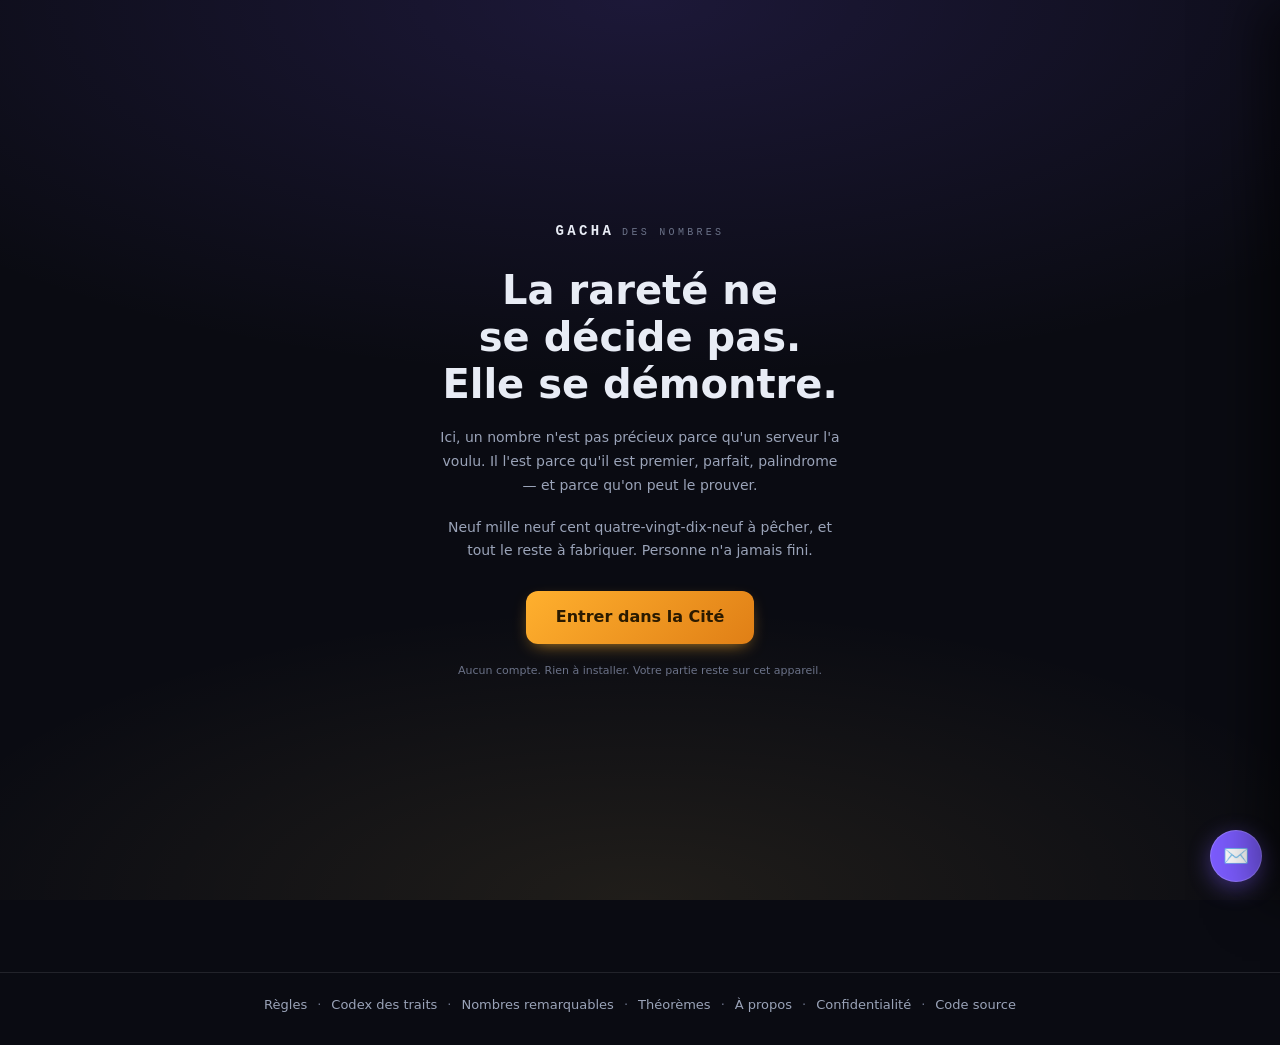
==== commit 43ef0266: "figer l'opacité du fond à 100 % et retirer le curseur de réglage Co-Authored-By: Claude Opus 5 <nore" ====
--- a/index.html
+++ b/index.html
@@ -10,7 +10,7 @@
 <meta property="og:type" content="website">
 <!-- ?v=N sur chaque asset : sans ça les navigateurs resservent le JS en cache
      après une modification. Incrémenter à chaque changement de source. -->
-<link rel="stylesheet" href="css/style.css?v=230">
+<link rel="stylesheet" href="css/style.css?v=233">
 <link rel="icon" href="data:image/svg+xml,<svg xmlns='http://www.w3.org/2000/svg' viewBox='0 0 100 100'><text y='.9em' font-size='90'>🔢</text></svg>">
 <!-- AdSense. La balise est posée en dur, et pas seulement injectée par
      js/pub.js, parce que la validation du site par Google se fait sur le HTML
@@ -399,31 +399,31 @@
 
 <div id="toasts"></div>
 
-<script src="js/config.js?v=230"></script>
-<script src="js/pub.js?v=230"></script>
-<script src="js/numerology.js?v=230"></script>
-<script src="js/data.js?v=230"></script>
-<script src="js/state.js?v=230"></script>
-<script src="js/nuage.js?v=230"></script>
-<script src="js/classement.js?v=230"></script>
-<script src="js/forge.js?v=230"></script>
-<script src="js/forge-ui.js?v=230"></script>
-<script src="js/revision.js?v=230"></script>
-<script src="js/appariement.js?v=230"></script>
-<script src="js/calcul.js?v=230"></script>
-<script src="js/expedition.js?v=230"></script>
-<script src="js/retours.js?v=230"></script>
-<script src="js/atelier.js?v=230"></script>
-<script src="js/actes.js?v=230"></script>
-<script src="js/visite.js?v=230"></script>
-<script src="js/quetes.js?v=230"></script>
-<script src="js/frise.js?v=230"></script>
-<script src="js/comptoir.js?v=230"></script>
-<script src="js/casino.js?v=230"></script>
-<script src="js/observatoire.js?v=230"></script>
-<script src="js/hub.js?v=230"></script>
-<script src="js/fond.js?v=230"></script>
-<script src="js/ui.js?v=230"></script>
-<script src="js/retour.js?v=230"></script>
+<script src="js/config.js?v=233"></script>
+<script src="js/pub.js?v=233"></script>
+<script src="js/numerology.js?v=233"></script>
+<script src="js/data.js?v=233"></script>
+<script src="js/state.js?v=233"></script>
+<script src="js/nuage.js?v=233"></script>
+<script src="js/classement.js?v=233"></script>
+<script src="js/forge.js?v=233"></script>
+<script src="js/forge-ui.js?v=233"></script>
+<script src="js/revision.js?v=233"></script>
+<script src="js/appariement.js?v=233"></script>
+<script src="js/calcul.js?v=233"></script>
+<script src="js/expedition.js?v=233"></script>
+<script src="js/retours.js?v=233"></script>
+<script src="js/atelier.js?v=233"></script>
+<script src="js/actes.js?v=233"></script>
+<script src="js/visite.js?v=233"></script>
+<script src="js/quetes.js?v=233"></script>
+<script src="js/frise.js?v=233"></script>
+<script src="js/comptoir.js?v=233"></script>
+<script src="js/casino.js?v=233"></script>
+<script src="js/observatoire.js?v=233"></script>
+<script src="js/hub.js?v=233"></script>
+<script src="js/fond.js?v=233"></script>
+<script src="js/ui.js?v=233"></script>
+<script src="js/retour.js?v=233"></script>
 </body>
 </html>
--- a/css/style.css
+++ b/css/style.css
@@ -3254,10 +3254,11 @@
      voile plus bas ferait passer ce pire cas sous 3,0, et là on ne lit plus. */
   filter: brightness(.85) saturate(.95);
 }
-/* L'opacité vient du curseur — un seul réglage pour tout le jeu, rangé dans
-   localStorage. La moitié par défaut : voir poserCurseurFond() dans js/hub.js
-   pour la mesure de lisibilité qui fixe ce point. */
-.fondLieu.on { opacity: var(--fond-op, .5); }
+/* PLEINE, ET PLUS RÉGLABLE. Le curseur qui pilotait cette valeur était un
+   outil d'auteur : il servait à trouver le bon niveau sur les vraies
+   illustrations. La valeur trouvée est 1 — c'est le voile ci-dessous qui tient
+   la lisibilité, pas un affaiblissement de l'image. */
+.fondLieu.on { opacity: 1; }
 @media (prefers-reduced-motion: reduce) { .fondLieu { transition: none; } }
 
 /* LE VOILE. C'est lui qui rend le texte lisible, et il est épais par choix :
@@ -3280,36 +3281,7 @@
   border-radius: 12px;
 }
 
-/* ---------- le curseur d'opacité du fond ----------
-   Discret et à droite : c'est un réglage de confort, pas une commande de jeu.
-   Il ne s'affiche que sur les onglets qui ont une vue à régler. */
-.fondReglage {
-  display: flex; align-items: center; justify-content: flex-end; gap: 9px;
-  margin: 0 0 10px; font-size: 11px; color: var(--dim2);
-}
-.fondReglage label { cursor: default; white-space: nowrap; }
-.fondReglage input[type="range"] {
-  width: 110px; height: 3px; -webkit-appearance: none; appearance: none;
-  background: var(--line2); border-radius: 99px; cursor: pointer;
-}
-.fondReglage input[type="range"]::-webkit-slider-thumb {
-  -webkit-appearance: none; appearance: none;
-  width: 13px; height: 13px; border-radius: 50%;
-  background: var(--accent); border: 0; cursor: pointer;
-}
-.fondReglage input[type="range"]::-moz-range-thumb {
-  width: 13px; height: 13px; border-radius: 50%;
-  background: var(--accent); border: 0; cursor: pointer;
-}
-.fondReglage input[type="range"]:focus-visible { outline: 2px solid var(--coin); outline-offset: 4px; }
-.fondReglage .fondVal {
-  font-family: var(--mono); font-variant-numeric: tabular-nums;
-  min-width: 38px; text-align: right;
-}
-
-@media (max-width: 560px) {
-  .fondReglage input[type="range"] { width: 88px; }
-}
+
 
 
 /* ============================================================
